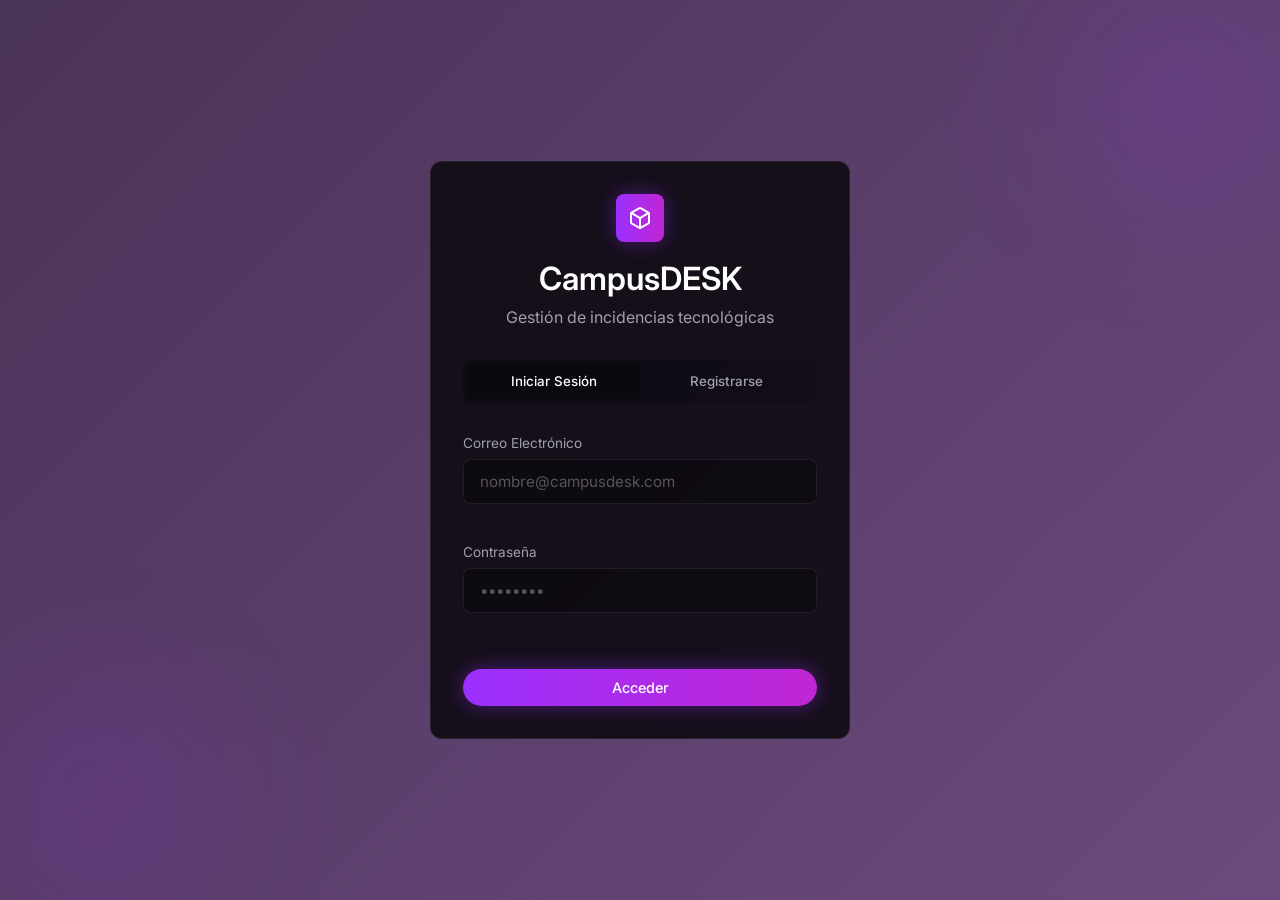
==== Fronted/index.html @ 6bab31de "feat:fronted" ====
<!DOCTYPE html>
<html lang="es">
<head>
    <meta charset="UTF-8">
    <meta name="viewport" content="width=device-width, initial-scale=1.0">
    <title>CampusDESK - Acceso</title>
    <link href="https://fonts.googleapis.com/css2?family=Inter:wght@400;500;600;700&display=swap" rel="stylesheet">
    <link rel="stylesheet" href="css/variables.css">
    <link rel="stylesheet" href="css/base.css">
    <link rel="stylesheet" href="css/components.css">
    <link rel="stylesheet" href="css/pages.css">
</head>
<body>
    <div class="purple-orb orb-1"></div>
    <div class="purple-orb orb-2"></div>
    
    <div class="auth-page">
        <div class="glass-card auth-container">
            <div class="auth-header">
                <div style="display: flex; justify-content: center; margin-bottom: 1rem;">
                    <div class="brand-icon" style="width: 48px; height: 48px;">
                        <svg width="24" height="24" viewBox="0 0 24 24" fill="none" stroke="white" stroke-width="2" stroke-linecap="round" stroke-linejoin="round">
                            <path d="M21 16V8a2 2 0 0 0-1-1.73l-7-4a2 2 0 0 0-2 0l-7 4A2 2 0 0 0 3 8v8a2 2 0 0 0 1 1.73l7 4a2 2 0 0 0 2 0l7-4A2 2 0 0 0 21 16z"></path>
                            <polyline points="3.27 6.96 12 12.01 20.73 6.96"></polyline>
                            <line x1="12" y1="22.08" x2="12" y2="12"></line>
                        </svg>
                    </div>
                </div>
                <h1>CampusDESK</h1>
                <p class="text-muted">Gestión de incidencias tecnológicas</p>
            </div>

            <div class="auth-tabs">
                <button class="auth-tab active" id="tab-login">Iniciar Sesión</button>
                <button class="auth-tab" id="tab-register">Registrarse</button>
            </div>

            <!-- Login Form -->
            <form id="login-form">
                <div class="form-group">
                    <label class="form-label" for="login-email">Correo Electrónico</label>
                    <input type="email" id="login-email" class="form-control" placeholder="nombre@campusdesk.com" required>
                    <span class="form-error" id="login-email-error"></span>
                </div>
                <div class="form-group">
                    <label class="form-label" for="login-password">Contraseña</label>
                    <input type="password" id="login-password" class="form-control" placeholder="••••••••" required>
                    <span class="form-error" id="login-password-error"></span>
                </div>
                <button type="submit" class="btn btn-primary" style="width: 100%; margin-top: 1rem;" id="btn-login">
                    Acceder
                </button>
            </form>

            <!-- Register Form -->
            <form id="register-form" class="hidden">
                <div style="display: grid; grid-template-columns: 1fr 1fr; gap: 1rem;">
                    <div class="form-group">
                        <label class="form-label" for="reg-firstname">Nombre</label>
                        <input type="text" id="reg-firstname" class="form-control" placeholder="Juan" required>
                        <span class="form-error" id="reg-firstname-error"></span>
                    </div>
                    <div class="form-group">
                        <label class="form-label" for="reg-lastname">Apellido</label>
                        <input type="text" id="reg-lastname" class="form-control" placeholder="Pérez" required>
                        <span class="form-error" id="reg-lastname-error"></span>
                    </div>
                </div>
                <div class="form-group">
                    <label class="form-label" for="reg-email">Correo Electrónico</label>
                    <input type="email" id="reg-email" class="form-control" placeholder="nombre@campusdesk.com" required>
                    <span class="form-error" id="reg-email-error"></span>
                </div>
                <div class="form-group">
                    <label class="form-label" for="reg-password">Contraseña</label>
                    <input type="password" id="reg-password" class="form-control" placeholder="••••••••" required minlength="6">
                    <span class="form-error" id="reg-password-error"></span>
                    <small class="text-muted" style="display:block; margin-top:4px; font-size:0.75rem;">Mínimo 6 caracteres</small>
                </div>
                <button type="submit" class="btn btn-primary" style="width: 100%; margin-top: 1rem;" id="btn-register">
                    Crear Cuenta
                </button>
            </form>
        </div>
    </div>

    <script type="module">
        import { API } from './js/api.js';
        import { setSession, isLoggedIn } from './js/auth.js';
        import { showToast, setButtonLoading } from './js/ui.js';

        // Redirect if already logged in
        if (isLoggedIn()) {
            window.location.href = 'dashboard.html';
        }

        // Tabs logic
        const tabLogin = document.getElementById('tab-login');
        const tabRegister = document.getElementById('tab-register');
        const loginForm = document.getElementById('login-form');
        const registerForm = document.getElementById('register-form');

        tabLogin.addEventListener('click', () => {
            tabLogin.classList.add('active');
            tabRegister.classList.remove('active');
            loginForm.classList.remove('hidden');
            registerForm.classList.add('hidden');
        });

        tabRegister.addEventListener('click', () => {
            tabRegister.classList.add('active');
            tabLogin.classList.remove('active');
            registerForm.classList.remove('hidden');
            loginForm.classList.add('hidden');
        });

        // Login Submit
        loginForm.addEventListener('submit', async (e) => {
            e.preventDefault();
            
            // Clear previous errors
            document.querySelectorAll('.form-error').forEach(el => el.textContent = '');
            
            const email = document.getElementById('login-email').value;
            const password = document.getElementById('login-password').value;
            const btn = document.getElementById('btn-login');

            try {
                setButtonLoading(btn, true, 'Acceder');
                const data = await API.login({ email, password });
                
                if (data && data.token) {
                    setSession(data);
                    showToast('Bienvenido a CampusDESK', 'success');
                    setTimeout(() => window.location.href = 'dashboard.html', 1000);
                }
            } catch (error) {
                showToast(error.message, 'error');
            } finally {
                setButtonLoading(btn, false, 'Acceder');
            }
        });

        // Register Submit
        registerForm.addEventListener('submit', async (e) => {
            e.preventDefault();
            
            // Clear previous errors
            document.querySelectorAll('.form-error').forEach(el => el.textContent = '');
            
            const fristName = document.getElementById('reg-firstname').value; // Usando fristName por el typo en backend
            const lastName = document.getElementById('reg-lastname').value;
            const email = document.getElementById('reg-email').value;
            const password = document.getElementById('reg-password').value;
            const btn = document.getElementById('btn-register');

            if (password.length < 6) {
                document.getElementById('reg-password-error').textContent = 'La contraseña debe tener al menos 6 caracteres';
                return;
            }

            try {
                setButtonLoading(btn, true, 'Crear Cuenta');
                await API.register({ fristName, lastName, email, password });
                
                showToast('Cuenta creada exitosamente. Ahora puedes iniciar sesión.', 'success');
                registerForm.reset();
                tabLogin.click(); // Switch to login tab
            } catch (error) {
                showToast(error.message, 'error');
            } finally {
                setButtonLoading(btn, false, 'Crear Cuenta');
            }
        });
    </script>
</body>
</html>
---- Fronted/css/variables.css ----
:root {
  /* Fondo general */
  --bg-page: #4a3358;
  --bg-page-gradient: linear-gradient(135deg, #4a3358 0%, #6b4a7d 100%);
  
  /* Layout */
  --bg-sidebar: #050505;
  --bg-main: linear-gradient(135deg, #120a18 0%, #2a1635 100%);
  --bg-card: rgba(10, 8, 14, 0.85);
  
  /* Acentos y brillos */
  --accent: #9b30ff;
  --accent-hover: #a855f7;
  --accent-gradient: linear-gradient(90deg, #9b30ff 0%, #c026d3 100%);
  --accent-glow: 0 0 20px rgba(155, 48, 255, 0.4);
  
  /* Textos */
  --text-primary: #ffffff;
  --text-secondary: #a1a1aa;
  
  /* Bordes */
  --border: rgba(255, 255, 255, 0.08);
  --border-focus: rgba(155, 48, 255, 0.5);
  
  /* Estados (Tickets) */
  --color-opened: #3b82f6;      /* Azul */
  --color-assigned: #8b5cf6;    /* Violeta */
  --color-in_process: #f59e0b;  /* Ambar */
  --color-resolved: #10b981;    /* Verde */
  --color-closed: #6b7280;      /* Gris */
  
  /* Prioridades */
  --color-low: #10b981;         /* Verde */
  --color-medium: #f59e0b;      /* Ambar */
  --color-high: #f97316;        /* Naranja */
  --color-critic: #ef4444;      /* Rojo */
  
  /* Tipografía */
  --font-family: 'Inter', system-ui, -apple-system, sans-serif;
  --radius-sm: 8px;
  --radius-md: 12px;
  --radius-lg: 24px;
}
---- Fronted/css/base.css ----
* {
  margin: 0;
  padding: 0;
  box-sizing: border-box;
}

body {
  font-family: var(--font-family);
  background: var(--bg-page-gradient);
  color: var(--text-primary);
  min-height: 100vh;
  display: flex;
  overflow-x: hidden;
}

/* Scrollbar styling */
::-webkit-scrollbar {
  width: 8px;
  height: 8px;
}
::-webkit-scrollbar-track {
  background: rgba(0, 0, 0, 0.2); 
}
::-webkit-scrollbar-thumb {
  background: rgba(255, 255, 255, 0.1); 
  border-radius: 4px;
}
::-webkit-scrollbar-thumb:hover {
  background: rgba(255, 255, 255, 0.2); 
}

a {
  color: var(--text-primary);
  text-decoration: none;
  transition: all 0.3s ease;
}

ul {
  list-style: none;
}

button {
  cursor: pointer;
  border: none;
  background: none;
  font-family: inherit;
  color: inherit;
}

input, textarea, select {
  font-family: inherit;
  color: inherit;
}

/* Layout App (Sidebar + Main) */
.app-container {
  display: flex;
  width: 100vw;
  height: 100vh;
  overflow: hidden;
}

/* Main Content Area */
.main-content {
  flex: 1;
  background: var(--bg-main);
  border-radius: var(--radius-lg) 0 0 var(--radius-lg);
  margin-top: 16px;
  margin-bottom: 16px;
  margin-right: 16px;
  border: 1px solid var(--border);
  box-shadow: -5px 0 30px rgba(0, 0, 0, 0.5);
  display: flex;
  flex-direction: column;
  overflow: hidden;
}

.content-scroll {
  flex: 1;
  overflow-y: auto;
  padding: 2rem;
}

/* Header */
.top-header {
  display: flex;
  justify-content: space-between;
  align-items: center;
  padding: 1.5rem 2rem;
  border-bottom: 1px solid var(--border);
}

.header-title h2 {
  font-size: 1.5rem;
  font-weight: 600;
}

.header-actions {
  display: flex;
  gap: 1rem;
}

/* Tipografía */
h1, h2, h3, h4 {
  font-weight: 600;
  line-height: 1.3;
}

.text-muted {
  color: var(--text-secondary);
}

/* Orbe decorativo */
.purple-orb {
  position: fixed;
  width: 400px;
  height: 400px;
  border-radius: 50%;
  background: radial-gradient(circle, rgba(155, 48, 255, 0.15) 0%, rgba(0,0,0,0) 70%);
  filter: blur(40px);
  z-index: -1;
  pointer-events: none;
}

.orb-1 { top: -100px; right: -100px; }
.orb-2 { bottom: -100px; left: -100px; }

/* Responsive */
@media (max-width: 768px) {
  .app-container {
    flex-direction: column;
  }
  .main-content {
    border-radius: var(--radius-lg) var(--radius-lg) 0 0;
    margin: 0;
    margin-top: 60px; /* Space for mobile header */
  }
}
---- Fronted/css/components.css ----
/* Sidebar */
.sidebar {
  width: 260px;
  background: var(--bg-sidebar);
  display: flex;
  flex-direction: column;
  padding: 1.5rem;
  transition: transform 0.3s ease;
}

.brand {
  display: flex;
  align-items: center;
  gap: 12px;
  margin-bottom: 2rem;
}

.brand-icon {
  width: 32px;
  height: 32px;
  background: var(--accent-gradient);
  border-radius: 8px;
  display: flex;
  align-items: center;
  justify-content: center;
  box-shadow: var(--accent-glow);
}

.brand-text {
  font-size: 1.25rem;
  font-weight: 700;
  letter-spacing: -0.5px;
}

.btn-new-ticket {
  display: flex;
  align-items: center;
  justify-content: center;
  gap: 8px;
  width: 100%;
  padding: 12px;
  background: var(--bg-card);
  border: 1px solid var(--border);
  border-radius: var(--radius-md);
  color: var(--text-primary);
  font-weight: 500;
  transition: all 0.2s;
  margin-bottom: 2rem;
}

.btn-new-ticket:hover {
  border-color: rgba(255, 255, 255, 0.2);
  background: rgba(255, 255, 255, 0.05);
}

.nav-section {
  margin-bottom: 2rem;
}

.nav-label {
  font-size: 0.75rem;
  text-transform: uppercase;
  color: var(--text-secondary);
  font-weight: 600;
  letter-spacing: 1px;
  margin-bottom: 0.75rem;
  padding-left: 0.5rem;
}

.nav-menu {
  display: flex;
  flex-direction: column;
  gap: 4px;
}

.nav-item {
  display: flex;
  align-items: center;
  gap: 12px;
  padding: 10px 12px;
  border-radius: var(--radius-sm);
  color: var(--text-secondary);
  transition: all 0.2s;
}

.nav-item:hover {
  background: rgba(255, 255, 255, 0.05);
  color: var(--text-primary);
}

.nav-item.active {
  background: rgba(255, 255, 255, 0.1);
  color: var(--text-primary);
}

.nav-item svg {
  width: 20px;
  height: 20px;
  opacity: 0.7;
}

.nav-item.active svg {
  opacity: 1;
}

/* User Card */
.user-card {
  margin-top: auto;
  background: var(--bg-card);
  border: 1px solid var(--border);
  border-radius: var(--radius-md);
  padding: 12px;
  display: flex;
  flex-direction: column;
  gap: 12px;
}

.user-info {
  display: flex;
  align-items: center;
  gap: 12px;
}

.avatar {
  width: 40px;
  height: 40px;
  border-radius: 50%;
  background: var(--accent);
  display: flex;
  align-items: center;
  justify-content: center;
  font-weight: 600;
  font-size: 1.1rem;
}

.user-details {
  display: flex;
  flex-direction: column;
  overflow: hidden;
}

.user-name {
  font-weight: 500;
  font-size: 0.9rem;
  white-space: nowrap;
  overflow: hidden;
  text-overflow: ellipsis;
}

.user-role {
  font-size: 0.75rem;
  color: var(--text-secondary);
}

.btn-logout {
  width: 100%;
  padding: 8px;
  background: rgba(255, 255, 255, 0.05);
  border: 1px solid transparent;
  border-radius: var(--radius-sm);
  font-size: 0.85rem;
  transition: all 0.2s;
}

.btn-logout:hover {
  background: rgba(239, 68, 68, 0.1);
  color: #ef4444;
  border-color: rgba(239, 68, 68, 0.2);
}

/* Buttons */
.btn {
  display: inline-flex;
  align-items: center;
  justify-content: center;
  gap: 8px;
  padding: 10px 20px;
  border-radius: 20px;
  font-size: 0.9rem;
  font-weight: 500;
  transition: all 0.2s;
}

.btn:disabled {
  opacity: 0.6;
  cursor: not-allowed;
}

.btn-primary {
  background: var(--accent-gradient);
  color: white;
  box-shadow: var(--accent-glow);
}

.btn-primary:hover:not(:disabled) {
  opacity: 0.9;
  transform: translateY(-1px);
}

.btn-secondary {
  background: var(--bg-card);
  border: 1px solid var(--border);
}

.btn-secondary:hover:not(:disabled) {
  background: rgba(255, 255, 255, 0.1);
}

/* Cards */
.glass-card {
  background: var(--bg-card);
  border: 1px solid var(--border);
  border-radius: var(--radius-md);
  padding: 1.5rem;
  backdrop-filter: blur(10px);
}

/* Forms */
.form-group {
  margin-bottom: 1.25rem;
}

.form-label {
  display: block;
  font-size: 0.85rem;
  color: var(--text-secondary);
  margin-bottom: 0.5rem;
}

.form-control {
  width: 100%;
  padding: 12px 16px;
  background: rgba(0, 0, 0, 0.3);
  border: 1px solid var(--border);
  border-radius: var(--radius-sm);
  color: var(--text-primary);
  font-size: 0.95rem;
  transition: all 0.2s;
}

.form-control:focus {
  outline: none;
  border-color: var(--border-focus);
  box-shadow: 0 0 0 2px rgba(155, 48, 255, 0.2);
  background: rgba(0, 0, 0, 0.5);
}

.form-control::placeholder {
  color: rgba(255, 255, 255, 0.3);
}

/* Modal */
.modal-overlay {
  position: fixed;
  top: 0;
  left: 0;
  right: 0;
  bottom: 0;
  background: rgba(0, 0, 0, 0.7);
  backdrop-filter: blur(5px);
  display: flex;
  align-items: center;
  justify-content: center;
  z-index: 1000;
  opacity: 0;
  pointer-events: none;
  transition: opacity 0.3s ease;
}

.modal-overlay.active {
  opacity: 1;
  pointer-events: auto;
}

.modal {
  background: #1a1025;
  border: 1px solid var(--border);
  border-radius: var(--radius-md);
  width: 90%;
  max-width: 500px;
  transform: translateY(20px);
  transition: transform 0.3s ease;
  box-shadow: 0 25px 50px -12px rgba(0, 0, 0, 0.5);
}

.modal-overlay.active .modal {
  transform: translateY(0);
}

.modal-header {
  padding: 1.25rem 1.5rem;
  border-bottom: 1px solid var(--border);
  display: flex;
  justify-content: space-between;
  align-items: center;
}

.modal-title {
  font-size: 1.1rem;
  font-weight: 600;
}

.btn-close {
  opacity: 0.5;
  transition: opacity 0.2s;
}

.btn-close:hover {
  opacity: 1;
}

.modal-body {
  padding: 1.5rem;
}

.modal-footer {
  padding: 1.25rem 1.5rem;
  border-top: 1px solid var(--border);
  display: flex;
  justify-content: flex-end;
  gap: 1rem;
}

/* Toast */
.toast-container {
  position: fixed;
  bottom: 2rem;
  right: 2rem;
  z-index: 9999;
  display: flex;
  flex-direction: column;
  gap: 10px;
}

.toast {
  padding: 12px 20px;
  border-radius: var(--radius-sm);
  background: var(--bg-card);
  border: 1px solid var(--border);
  color: white;
  display: flex;
  align-items: center;
  gap: 12px;
  box-shadow: 0 10px 15px -3px rgba(0, 0, 0, 0.3);
  transform: translateX(120%);
  transition: transform 0.3s cubic-bezier(0.175, 0.885, 0.32, 1.275);
}

.toast.show {
  transform: translateX(0);
}

.toast.success { border-left: 4px solid var(--color-resolved); }
.toast.error { border-left: 4px solid var(--color-critic); }
.toast.info { border-left: 4px solid var(--color-opened); }

/* Badges */
.badge {
  padding: 4px 10px;
  border-radius: 12px;
  font-size: 0.75rem;
  font-weight: 600;
  display: inline-flex;
  align-items: center;
  letter-spacing: 0.5px;
}

.badge-state-OPENED { background: rgba(59, 130, 246, 0.15); color: #60a5fa; border: 1px solid rgba(59, 130, 246, 0.3); }
.badge-state-ASSIGNED { background: rgba(139, 92, 246, 0.15); color: #a78bfa; border: 1px solid rgba(139, 92, 246, 0.3); }
.badge-state-IN_PROCESS { background: rgba(245, 158, 11, 0.15); color: #fbbf24; border: 1px solid rgba(245, 158, 11, 0.3); }
.badge-state-RESOLVED { background: rgba(16, 185, 129, 0.15); color: #34d399; border: 1px solid rgba(16, 185, 129, 0.3); }
.badge-state-CLOSED { background: rgba(107, 114, 128, 0.15); color: #9ca3af; border: 1px solid rgba(107, 114, 128, 0.3); }

.badge-priority-LOW { background: rgba(16, 185, 129, 0.1); color: #34d399; }
.badge-priority-MEDIUM { background: rgba(245, 158, 11, 0.1); color: #fbbf24; }
.badge-priority-HIGH { background: rgba(249, 115, 22, 0.1); color: #fb923c; }
.badge-priority-CRITIC { background: rgba(239, 68, 68, 0.1); color: #f87171; }

/* Spinner */
.spinner {
  width: 20px;
  height: 20px;
  border: 2px solid rgba(255, 255, 255, 0.3);
  border-radius: 50%;
  border-top-color: white;
  animation: spin 0.8s linear infinite;
  display: inline-block;
}

@keyframes spin {
  to { transform: rotate(360deg); }
}

/* Utilities */
.hidden { display: none !important; }
.text-center { text-align: center; }
.mt-1 { margin-top: 0.5rem; }
.mt-2 { margin-top: 1rem; }
.mt-3 { margin-top: 1.5rem; }
.mt-4 { margin-top: 2rem; }
.mb-1 { margin-bottom: 0.5rem; }
.mb-2 { margin-bottom: 1rem; }
.mb-3 { margin-bottom: 1.5rem; }
.mb-4 { margin-bottom: 2rem; }
---- Fronted/css/pages.css ----
/* Pages specific styles */

/* Login / Register Page */
.auth-page {
  display: flex;
  align-items: center;
  justify-content: center;
  min-height: 100vh;
  width: 100vw;
}

.auth-container {
  width: 100%;
  max-width: 420px;
  padding: 2rem;
  z-index: 10;
}

.auth-header {
  text-align: center;
  margin-bottom: 2rem;
}

.auth-header h1 {
  font-size: 2rem;
  margin-bottom: 0.5rem;
}

.auth-tabs {
  display: flex;
  margin-bottom: 2rem;
  background: rgba(0, 0, 0, 0.2);
  border-radius: var(--radius-sm);
  padding: 4px;
}

.auth-tab {
  flex: 1;
  padding: 10px;
  text-align: center;
  border-radius: var(--radius-sm);
  color: var(--text-secondary);
  font-weight: 500;
  transition: all 0.3s;
}

.auth-tab.active {
  background: var(--bg-card);
  color: var(--text-primary);
  box-shadow: 0 4px 6px -1px rgba(0, 0, 0, 0.1);
}

.form-error {
  color: #ef4444;
  font-size: 0.8rem;
  margin-top: 4px;
  display: block;
  min-height: 16px;
}

/* Dashboard */
.stats-grid {
  display: grid;
  grid-template-columns: repeat(auto-fit, minmax(200px, 1fr));
  gap: 1.5rem;
  margin-bottom: 2rem;
}

.stat-card {
  display: flex;
  align-items: center;
  gap: 1rem;
}

.stat-icon {
  width: 48px;
  height: 48px;
  border-radius: 12px;
  display: flex;
  align-items: center;
  justify-content: center;
  background: rgba(255, 255, 255, 0.05);
}

.stat-icon.total { color: #9b30ff; background: rgba(155, 48, 255, 0.1); }
.stat-icon.opened { color: #3b82f6; background: rgba(59, 130, 246, 0.1); }
.stat-icon.in-process { color: #f59e0b; background: rgba(245, 158, 11, 0.1); }
.stat-icon.resolved { color: #10b981; background: rgba(16, 185, 129, 0.1); }

.stat-info h3 {
  font-size: 2rem;
  font-weight: 700;
  margin-bottom: 4px;
}

.stat-info p {
  font-size: 0.85rem;
  color: var(--text-secondary);
}

.chart-container {
  height: 300px;
  width: 100%;
  display: flex;
  align-items: flex-end;
  justify-content: center;
  gap: 2rem;
  padding: 2rem 0;
}

.bar-wrap {
  display: flex;
  flex-direction: column;
  align-items: center;
  gap: 8px;
  height: 100%;
  justify-content: flex-end;
}

.bar {
  width: 40px;
  border-radius: 6px 6px 0 0;
  transition: height 1s ease;
  min-height: 5px;
}

.bar-label {
  font-size: 0.75rem;
  color: var(--text-secondary);
}

/* Tickets List */
.filters-bar {
  display: flex;
  gap: 1rem;
  margin-bottom: 1.5rem;
  background: var(--bg-card);
  padding: 1rem;
  border-radius: var(--radius-md);
  border: 1px solid var(--border);
}

.tickets-table-container {
  overflow-x: auto;
}

.tickets-table {
  width: 100%;
  border-collapse: collapse;
}

.tickets-table th {
  text-align: left;
  padding: 1rem;
  color: var(--text-secondary);
  font-size: 0.85rem;
  font-weight: 500;
  border-bottom: 1px solid var(--border);
}

.tickets-table td {
  padding: 1rem;
  border-bottom: 1px solid rgba(255, 255, 255, 0.03);
  vertical-align: middle;
}

.tickets-table tr {
  transition: background 0.2s;
  cursor: pointer;
}

.tickets-table tr:hover {
  background: rgba(255, 255, 255, 0.03);
}

.empty-state {
  text-align: center;
  padding: 4rem 2rem;
}

.empty-state svg {
  width: 64px;
  height: 64px;
  color: var(--text-secondary);
  margin-bottom: 1rem;
  opacity: 0.5;
}

/* Ticket Detail */
.ticket-header {
  margin-bottom: 2rem;
}

.ticket-meta {
  display: flex;
  gap: 1rem;
  margin-top: 1rem;
}

.detail-grid {
  display: grid;
  grid-template-columns: 2fr 1fr;
  gap: 2rem;
}

.info-group {
  margin-bottom: 1.5rem;
}

.info-label {
  font-size: 0.8rem;
  color: var(--text-secondary);
  margin-bottom: 4px;
}

.info-value {
  font-weight: 500;
}

/* Stepper */
.stepper {
  display: flex;
  justify-content: space-between;
  margin: 2rem 0;
  position: relative;
}

.stepper::before {
  content: '';
  position: absolute;
  top: 15px;
  left: 30px;
  right: 30px;
  height: 2px;
  background: var(--border);
  z-index: 1;
}

.step {
  position: relative;
  z-index: 2;
  display: flex;
  flex-direction: column;
  align-items: center;
  gap: 8px;
  width: 80px;
}

.step-marker {
  width: 32px;
  height: 32px;
  border-radius: 50%;
  background: var(--bg-card);
  border: 2px solid var(--border);
  display: flex;
  align-items: center;
  justify-content: center;
  font-size: 0.8rem;
  color: var(--text-secondary);
  transition: all 0.3s;
}

.step.completed .step-marker {
  background: var(--accent);
  border-color: var(--accent);
  color: white;
}

.step.active .step-marker {
  border-color: var(--accent);
  color: var(--accent);
  box-shadow: 0 0 10px rgba(155, 48, 255, 0.3);
}

.step-label {
  font-size: 0.7rem;
  text-align: center;
  color: var(--text-secondary);
}

.step.active .step-label {
  color: var(--text-primary);
  font-weight: 600;
}

/* Comments */
.comments-section {
  margin-top: 2rem;
  border-top: 1px solid var(--border);
  padding-top: 2rem;
}

.comment-list {
  display: flex;
  flex-direction: column;
  gap: 1.5rem;
  margin-bottom: 1.5rem;
}

.comment {
  display: flex;
  gap: 1rem;
}

.comment-avatar {
  width: 36px;
  height: 36px;
  border-radius: 50%;
  background: rgba(255, 255, 255, 0.1);
  display: flex;
  align-items: center;
  justify-content: center;
  font-size: 0.9rem;
  flex-shrink: 0;
}

.comment-content {
  background: rgba(0, 0, 0, 0.2);
  padding: 1rem;
  border-radius: 0 12px 12px 12px;
  border: 1px solid var(--border);
  flex: 1;
}

.comment-header {
  display: flex;
  justify-content: space-between;
  margin-bottom: 0.5rem;
  font-size: 0.85rem;
}

.comment-author {
  font-weight: 600;
}

.comment-date {
  color: var(--text-secondary);
}

.comment-text {
  font-size: 0.95rem;
  line-height: 1.5;
  white-space: pre-wrap;
}

.comment-form-container {
  display: flex;
  flex-direction: column;
  gap: 1rem;
  align-items: flex-end;
}

/* History Timeline */
.timeline {
  display: flex;
  flex-direction: column;
  gap: 1rem;
  padding-left: 1rem;
  border-left: 2px solid rgba(255, 255, 255, 0.1);
}

.timeline-item {
  position: relative;
  padding-left: 1.5rem;
}

.timeline-item::before {
  content: '';
  position: absolute;
  left: -1.5rem;
  top: 5px;
  width: 10px;
  height: 10px;
  border-radius: 50%;
  background: var(--accent);
  transform: translateX(-50%);
  box-shadow: 0 0 8px var(--accent);
}

.timeline-content {
  font-size: 0.85rem;
}

.timeline-date {
  color: var(--text-secondary);
  font-size: 0.75rem;
  margin-bottom: 4px;
}

/* Acciones Footer en Detalle */
.actions-footer {
  display: flex;
  gap: 1rem;
  padding-top: 1.5rem;
  border-top: 1px solid var(--border);
  margin-top: 2rem;
}

@media (max-width: 768px) {
  .detail-grid {
    grid-template-columns: 1fr;
  }
}
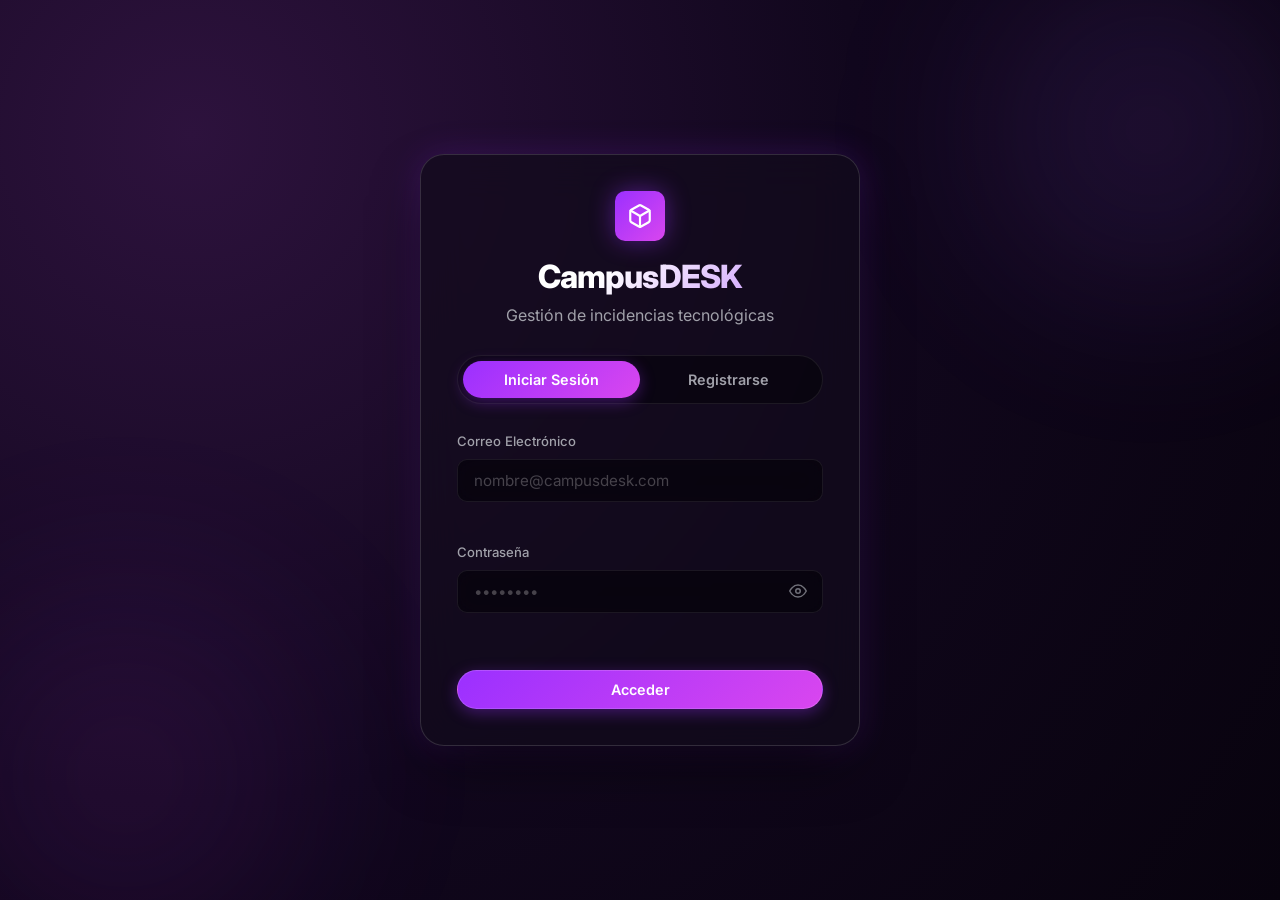
==== commit b7506bab: "feat:Fixing mistakes" ====
--- a/Fronted/index.html
+++ b/Fronted/index.html
@@ -4,7 +4,7 @@
     <meta charset="UTF-8">
     <meta name="viewport" content="width=device-width, initial-scale=1.0">
     <title>CampusDESK - Acceso</title>
-    <link href="https://fonts.googleapis.com/css2?family=Inter:wght@400;500;600;700&display=swap" rel="stylesheet">
+    <link href="https://fonts.googleapis.com/css2?family=Inter:wght@400;500;600;700;800&display=swap" rel="stylesheet">
     <link rel="stylesheet" href="css/variables.css">
     <link rel="stylesheet" href="css/base.css">
     <link rel="stylesheet" href="css/components.css">
@@ -18,8 +18,8 @@
         <div class="glass-card auth-container">
             <div class="auth-header">
                 <div style="display: flex; justify-content: center; margin-bottom: 1rem;">
-                    <div class="brand-icon" style="width: 48px; height: 48px;">
-                        <svg width="24" height="24" viewBox="0 0 24 24" fill="none" stroke="white" stroke-width="2" stroke-linecap="round" stroke-linejoin="round">
+                    <div class="brand-icon" style="width: 50px; height: 50px;">
+                        <svg width="26" height="26" viewBox="0 0 24 24" fill="none" stroke="white" stroke-width="2" stroke-linecap="round" stroke-linejoin="round">
                             <path d="M21 16V8a2 2 0 0 0-1-1.73l-7-4a2 2 0 0 0-2 0l-7 4A2 2 0 0 0 3 8v8a2 2 0 0 0 1 1.73l7 4a2 2 0 0 0 2 0l7-4A2 2 0 0 0 21 16z"></path>
                             <polyline points="3.27 6.96 12 12.01 20.73 6.96"></polyline>
                             <line x1="12" y1="22.08" x2="12" y2="12"></line>
@@ -27,24 +27,28 @@
                     </div>
                 </div>
                 <h1>CampusDESK</h1>
-                <p class="text-muted">Gestión de incidencias tecnológicas</p>
+                <p class="text-muted" id="auth-subtitle">Gestión de incidencias tecnológicas</p>
             </div>
 
-            <div class="auth-tabs">
-                <button class="auth-tab active" id="tab-login">Iniciar Sesión</button>
-                <button class="auth-tab" id="tab-register">Registrarse</button>
+            <!-- Tabs de Navegación -->
+            <div class="auth-tabs" id="auth-tabs-container" role="tablist">
+                <button class="auth-tab active" id="tab-login" role="tab" aria-selected="true">Iniciar Sesión</button>
+                <button class="auth-tab" id="tab-register" role="tab" aria-selected="false">Registrarse</button>
             </div>
 
-            <!-- Login Form -->
+            <!-- Formulario de Inicio de Sesión -->
             <form id="login-form">
                 <div class="form-group">
                     <label class="form-label" for="login-email">Correo Electrónico</label>
-                    <input type="email" id="login-email" class="form-control" placeholder="nombre@campusdesk.com" required>
+                    <input type="email" id="login-email" class="form-control" placeholder="nombre@campusdesk.com" required autocomplete="email">
                     <span class="form-error" id="login-email-error"></span>
                 </div>
                 <div class="form-group">
                     <label class="form-label" for="login-password">Contraseña</label>
-                    <input type="password" id="login-password" class="form-control" placeholder="••••••••" required>
+                    <div class="password-field-wrapper">
+                        <input type="password" id="login-password" class="form-control" placeholder="••••••••" required autocomplete="current-password">
+                        <button type="button" class="btn-password-toggle" id="btn-toggle-login-pass"></button>
+                    </div>
                     <span class="form-error" id="login-password-error"></span>
                 </div>
                 <button type="submit" class="btn btn-primary" style="width: 100%; margin-top: 1rem;" id="btn-login">
@@ -52,73 +56,375 @@
                 </button>
             </form>
 
-            <!-- Register Form -->
+            <!-- Formulario de Registro -->
             <form id="register-form" class="hidden">
                 <div style="display: grid; grid-template-columns: 1fr 1fr; gap: 1rem;">
                     <div class="form-group">
                         <label class="form-label" for="reg-firstname">Nombre</label>
-                        <input type="text" id="reg-firstname" class="form-control" placeholder="Juan" required>
+                        <input type="text" id="reg-firstname" class="form-control" placeholder="Juan" required autocomplete="given-name">
                         <span class="form-error" id="reg-firstname-error"></span>
                     </div>
                     <div class="form-group">
                         <label class="form-label" for="reg-lastname">Apellido</label>
-                        <input type="text" id="reg-lastname" class="form-control" placeholder="Pérez" required>
+                        <input type="text" id="reg-lastname" class="form-control" placeholder="Pérez" required autocomplete="family-name">
                         <span class="form-error" id="reg-lastname-error"></span>
                     </div>
                 </div>
                 <div class="form-group">
                     <label class="form-label" for="reg-email">Correo Electrónico</label>
-                    <input type="email" id="reg-email" class="form-control" placeholder="nombre@campusdesk.com" required>
+                    <input type="email" id="reg-email" class="form-control" placeholder="nombre@campusdesk.com" required autocomplete="email">
                     <span class="form-error" id="reg-email-error"></span>
                 </div>
                 <div class="form-group">
                     <label class="form-label" for="reg-password">Contraseña</label>
-                    <input type="password" id="reg-password" class="form-control" placeholder="••••••••" required minlength="6">
+                    <div class="password-field-wrapper">
+                        <input type="password" id="reg-password" class="form-control" placeholder="••••••••" required minlength="6" autocomplete="new-password">
+                        <button type="button" class="btn-password-toggle" id="btn-toggle-reg-pass"></button>
+                    </div>
+                    
+                    <!-- Indicador visual de fortaleza de contraseña -->
+                    <div class="password-strength-container">
+                        <div class="password-strength-bar">
+                            <div class="strength-segment" id="str-seg-1"></div>
+                            <div class="strength-segment" id="str-seg-2"></div>
+                            <div class="strength-segment" id="str-seg-3"></div>
+                            <div class="strength-segment" id="str-seg-4"></div>
+                        </div>
+                        <span class="strength-text" id="str-text">Mínimo 6 caracteres</span>
+                    </div>
                     <span class="form-error" id="reg-password-error"></span>
-                    <small class="text-muted" style="display:block; margin-top:4px; font-size:0.75rem;">Mínimo 6 caracteres</small>
                 </div>
                 <button type="submit" class="btn btn-primary" style="width: 100%; margin-top: 1rem;" id="btn-register">
                     Crear Cuenta
                 </button>
             </form>
+
+            <!-- Paso de Verificación de Correo (Tarea 2) -->
+            <div id="verify-step" class="hidden">
+                <div style="text-align: center; margin-bottom: 1.25rem;">
+                    <h2 style="font-size: 1.35rem; margin-bottom: 0.35rem;">Verifica tu correo</h2>
+                    <p class="text-muted" style="font-size: 0.85rem; line-height: 1.5;">
+                        Ingresa el código numérico de 6 dígitos enviado a:<br>
+                        <strong id="verify-email-display" style="color: var(--text-primary); word-break: break-all;">correo@campusdesk.com</strong>
+                    </p>
+                </div>
+
+                <div class="code-inputs" id="code-inputs" role="group" aria-label="Código de verificación">
+                    <input type="text" maxlength="1" inputmode="numeric" pattern="[0-9]*" class="code-box" data-index="0" autocomplete="off" aria-label="Dígito 1">
+                    <input type="text" maxlength="1" inputmode="numeric" pattern="[0-9]*" class="code-box" data-index="1" autocomplete="off" aria-label="Dígito 2">
+                    <input type="text" maxlength="1" inputmode="numeric" pattern="[0-9]*" class="code-box" data-index="2" autocomplete="off" aria-label="Dígito 3">
+                    <input type="text" maxlength="1" inputmode="numeric" pattern="[0-9]*" class="code-box" data-index="3" autocomplete="off" aria-label="Dígito 4">
+                    <input type="text" maxlength="1" inputmode="numeric" pattern="[0-9]*" class="code-box" data-index="4" autocomplete="off" aria-label="Dígito 5">
+                    <input type="text" maxlength="1" inputmode="numeric" pattern="[0-9]*" class="code-box" data-index="5" autocomplete="off" aria-label="Dígito 6">
+                </div>
+
+                <span class="form-error" id="verify-error" style="text-align: center; margin-bottom: 0.5rem;"></span>
+
+                <div class="code-timer-container">
+                    El código expira en <span class="code-timer-badge" id="code-timer">10:00</span>
+                </div>
+
+                <button type="button" class="btn btn-primary" id="btn-verify-submit" style="width: 100%; margin-top: 1.25rem;">
+                    Verificar Cuenta
+                </button>
+
+                <button type="button" class="btn btn-secondary" id="btn-resend-code" style="width: 100%; margin-top: 0.75rem;" disabled>
+                    Reenviar código (60s)
+                </button>
+
+                <a href="#" id="link-back-login" style="display:block; text-align:center; margin-top: 1.25rem; font-size: 0.85rem; color: var(--text-secondary); text-decoration: none;">
+                    ← Volver a Iniciar Sesión
+                </a>
+            </div>
         </div>
     </div>
 
     <script type="module">
         import { API } from './js/api.js';
         import { setSession, isLoggedIn } from './js/auth.js';
-        import { showToast, setButtonLoading } from './js/ui.js';
-
-        // Redirect if already logged in
+        import { showToast, setButtonLoading, setupPasswordToggle, setupPasswordStrength } from './js/ui.js';
+
+        // Redirigir al Dashboard si ya tiene sesión activa
         if (isLoggedIn()) {
             window.location.href = 'dashboard.html';
         }
 
-        // Tabs logic
+        // Setup Password Toggles
+        setupPasswordToggle(
+            document.getElementById('login-password'),
+            document.getElementById('btn-toggle-login-pass')
+        );
+        setupPasswordToggle(
+            document.getElementById('reg-password'),
+            document.getElementById('btn-toggle-reg-pass')
+        );
+
+        // Setup Password Strength Meter
+        setupPasswordStrength(
+            document.getElementById('reg-password'),
+            [
+                document.getElementById('str-seg-1'),
+                document.getElementById('str-seg-2'),
+                document.getElementById('str-seg-3'),
+                document.getElementById('str-seg-4')
+            ],
+            document.getElementById('str-text')
+        );
+
+        // DOM elements
+        const tabsContainer = document.getElementById('auth-tabs-container');
         const tabLogin = document.getElementById('tab-login');
         const tabRegister = document.getElementById('tab-register');
         const loginForm = document.getElementById('login-form');
         const registerForm = document.getElementById('register-form');
-
+        const verifyStep = document.getElementById('verify-step');
+        const verifyEmailDisplay = document.getElementById('verify-email-display');
+        const verifyError = document.getElementById('verify-error');
+        const codeTimerEl = document.getElementById('code-timer');
+        const btnVerify = document.getElementById('btn-verify-submit');
+        const btnResend = document.getElementById('btn-resend-code');
+        const linkBackLogin = document.getElementById('link-back-login');
+        const codeBoxes = Array.from(document.querySelectorAll('.code-box'));
+
+        let currentVerifyEmail = '';
+        let expirationInterval = null;
+        let resendInterval = null;
+        let expirationRemaining = 600;
+        let resendRemaining = 60;
+
+        // Switch to Login Tab
         tabLogin.addEventListener('click', () => {
             tabLogin.classList.add('active');
+            tabLogin.setAttribute('aria-selected', 'true');
             tabRegister.classList.remove('active');
+            tabRegister.setAttribute('aria-selected', 'false');
             loginForm.classList.remove('hidden');
             registerForm.classList.add('hidden');
-        });
-
+            verifyStep.classList.add('hidden');
+            tabsContainer.classList.remove('hidden');
+            document.getElementById('login-email').focus();
+        });
+
+        // Switch to Register Tab
         tabRegister.addEventListener('click', () => {
             tabRegister.classList.add('active');
+            tabRegister.setAttribute('aria-selected', 'true');
             tabLogin.classList.remove('active');
+            tabLogin.setAttribute('aria-selected', 'false');
             registerForm.classList.remove('hidden');
             loginForm.classList.add('hidden');
+            verifyStep.classList.add('hidden');
+            tabsContainer.classList.remove('hidden');
+            document.getElementById('reg-firstname').focus();
+        });
+
+        // Show Verification Step
+        function showVerificationStep(email) {
+            currentVerifyEmail = email;
+            verifyEmailDisplay.textContent = email;
+            verifyError.textContent = '';
+
+            tabsContainer.classList.add('hidden');
+            loginForm.classList.add('hidden');
+            registerForm.classList.add('hidden');
+            verifyStep.classList.remove('hidden');
+
+            codeBoxes.forEach(box => {
+                box.value = '';
+                box.disabled = false;
+            });
+            setTimeout(() => codeBoxes[0].focus(), 100);
+
+            startExpirationTimer(600);
+            startResendTimer(60);
+        }
+
+        // Return to login
+        function returnToLogin(prefillEmail = '') {
+            clearInterval(expirationInterval);
+            clearInterval(resendInterval);
+            verifyStep.classList.add('hidden');
+            tabsContainer.classList.remove('hidden');
+            tabLogin.click();
+            if (prefillEmail) {
+                document.getElementById('login-email').value = prefillEmail;
+                document.getElementById('login-password').focus();
+            }
+        }
+
+        linkBackLogin.addEventListener('click', (e) => {
+            e.preventDefault();
+            returnToLogin(currentVerifyEmail);
+        });
+
+        // Expiration Timer
+        function startExpirationTimer(durationSeconds) {
+            clearInterval(expirationInterval);
+            expirationRemaining = durationSeconds;
+
+            function updateDisplay() {
+                const m = Math.floor(expirationRemaining / 60);
+                const s = expirationRemaining % 60;
+                codeTimerEl.textContent = `${String(m).padStart(2, '0')}:${String(s).padStart(2, '0')}`;
+                
+                if (expirationRemaining <= 0) {
+                    clearInterval(expirationInterval);
+                    codeTimerEl.textContent = 'Expirado';
+                    verifyError.textContent = 'El código ha expirado. Por favor solicita uno nuevo con "Reenviar código".';
+                    codeBoxes.forEach(b => b.disabled = true);
+                }
+                expirationRemaining--;
+            }
+
+            updateDisplay();
+            expirationInterval = setInterval(updateDisplay, 1000);
+        }
+
+        // Resend Cooldown Timer
+        function startResendTimer(durationSeconds) {
+            clearInterval(resendInterval);
+            resendRemaining = durationSeconds;
+            btnResend.disabled = true;
+
+            function updateButton() {
+                if (resendRemaining > 0) {
+                    btnResend.disabled = true;
+                    btnResend.textContent = `Reenviar código (${resendRemaining}s)`;
+                    resendRemaining--;
+                } else {
+                    clearInterval(resendInterval);
+                    btnResend.disabled = false;
+                    btnResend.textContent = 'Reenviar código';
+                }
+            }
+
+            updateButton();
+            resendInterval = setInterval(updateButton, 1000);
+        }
+
+        // 6-digit box handling
+        codeBoxes.forEach((box, idx) => {
+            box.addEventListener('keydown', (e) => {
+                if (e.key === 'Backspace') {
+                    if (box.value === '' && idx > 0) {
+                        codeBoxes[idx - 1].focus();
+                        codeBoxes[idx - 1].value = '';
+                    } else {
+                        box.value = '';
+                    }
+                    e.preventDefault();
+                    return;
+                }
+
+                if (e.key === 'ArrowLeft' && idx > 0) {
+                    codeBoxes[idx - 1].focus();
+                    return;
+                }
+
+                if (e.key === 'ArrowRight' && idx < codeBoxes.length - 1) {
+                    codeBoxes[idx + 1].focus();
+                    return;
+                }
+
+                if (!/^\d$/.test(e.key) && e.key !== 'Tab') {
+                    e.preventDefault();
+                }
+            });
+
+            box.addEventListener('input', () => {
+                const val = box.value.replace(/\D/g, '');
+                box.value = val ? val[val.length - 1] : '';
+                verifyError.textContent = '';
+
+                if (box.value && idx < codeBoxes.length - 1) {
+                    codeBoxes[idx + 1].focus();
+                }
+
+                const fullCode = codeBoxes.map(b => b.value).join('');
+                if (fullCode.length === 6) {
+                    handleVerifySubmit();
+                }
+            });
+
+            box.addEventListener('paste', (e) => {
+                e.preventDefault();
+                const pasteData = (e.clipboardData || window.clipboardData).getData('text');
+                const digits = pasteData.replace(/\D/g, '').slice(0, 6);
+
+                if (!digits) return;
+
+                digits.split('').forEach((d, i) => {
+                    if (codeBoxes[i]) {
+                        codeBoxes[i].value = d;
+                    }
+                });
+
+                const nextFocus = Math.min(digits.length, codeBoxes.length - 1);
+                codeBoxes[nextFocus].focus();
+
+                if (digits.length === 6) {
+                    handleVerifySubmit();
+                }
+            });
+        });
+
+        // Submit Verification
+        async function handleVerifySubmit() {
+            const code = codeBoxes.map(b => b.value).join('');
+            if (code.length !== 6) {
+                verifyError.textContent = 'Por favor ingresa los 6 dígitos del código.';
+                return;
+            }
+
+            verifyError.textContent = '';
+            setButtonLoading(btnVerify, true, 'Verificar Cuenta');
+
+            try {
+                const res = await API.verifyEmail({ email: currentVerifyEmail, code });
+                showToast(res?.message || '¡Correo verificado con éxito!', 'success');
+                returnToLogin(currentVerifyEmail);
+            } catch (err) {
+                verifyError.textContent = err.message || 'Código de verificación incorrecto o expirado.';
+                showToast(err.message, 'error');
+                codeBoxes.forEach(b => b.value = '');
+                codeBoxes[0].focus();
+            } finally {
+                setButtonLoading(btnVerify, false, 'Verificar Cuenta');
+            }
+        }
+
+        btnVerify.addEventListener('click', handleVerifySubmit);
+
+        // Resend Code
+        btnResend.addEventListener('click', async () => {
+            if (btnResend.disabled) return;
+            verifyError.textContent = '';
+            setButtonLoading(btnResend, true, 'Reenviando...');
+
+            try {
+                const res = await API.resendCode({ email: currentVerifyEmail });
+                showToast(res?.message || 'Nuevo código enviado a tu correo.', 'success');
+                codeBoxes.forEach(b => {
+                    b.value = '';
+                    b.disabled = false;
+                });
+                codeBoxes[0].focus();
+                startExpirationTimer(600);
+                startResendTimer(60);
+            } catch (err) {
+                verifyError.textContent = err.message;
+                showToast(err.message, 'error');
+                btnResend.disabled = false;
+            } finally {
+                if (resendRemaining <= 0) {
+                    setButtonLoading(btnResend, false, 'Reenviar código');
+                }
+            }
         });
 
         // Login Submit
         loginForm.addEventListener('submit', async (e) => {
             e.preventDefault();
-            
-            // Clear previous errors
             document.querySelectorAll('.form-error').forEach(el => el.textContent = '');
             
             const email = document.getElementById('login-email').value;
@@ -132,10 +438,16 @@
                 if (data && data.token) {
                     setSession(data);
                     showToast('Bienvenido a CampusDESK', 'success');
-                    setTimeout(() => window.location.href = 'dashboard.html', 1000);
+                    setTimeout(() => window.location.href = 'dashboard.html', 800);
                 }
             } catch (error) {
-                showToast(error.message, 'error');
+                if (error.status === 403 || (error.data && error.data.verified === false) || error.message.toLowerCase().includes('verificar')) {
+                    showToast('Debes verificar tu correo antes de ingresar', 'info');
+                    showVerificationStep(email);
+                } else {
+                    document.getElementById('login-password-error').textContent = error.message;
+                    showToast(error.message, 'error');
+                }
             } finally {
                 setButtonLoading(btn, false, 'Acceder');
             }
@@ -144,11 +456,9 @@
         // Register Submit
         registerForm.addEventListener('submit', async (e) => {
             e.preventDefault();
-            
-            // Clear previous errors
             document.querySelectorAll('.form-error').forEach(el => el.textContent = '');
             
-            const fristName = document.getElementById('reg-firstname').value; // Usando fristName por el typo en backend
+            const fristName = document.getElementById('reg-firstname').value;
             const lastName = document.getElementById('reg-lastname').value;
             const email = document.getElementById('reg-email').value;
             const password = document.getElementById('reg-password').value;
@@ -163,10 +473,11 @@
                 setButtonLoading(btn, true, 'Crear Cuenta');
                 await API.register({ fristName, lastName, email, password });
                 
-                showToast('Cuenta creada exitosamente. Ahora puedes iniciar sesión.', 'success');
+                showToast('Cuenta creada. Revisa el código de verificación en tu correo.', 'success');
                 registerForm.reset();
-                tabLogin.click(); // Switch to login tab
+                showVerificationStep(email);
             } catch (error) {
+                document.getElementById('reg-email-error').textContent = error.message;
                 showToast(error.message, 'error');
             } finally {
                 setButtonLoading(btn, false, 'Crear Cuenta');
--- a/Fronted/css/variables.css
+++ b/Fronted/css/variables.css
@@ -1,43 +1,92 @@
 :root {
   /* Fondo general */
-  --bg-page: #4a3358;
-  --bg-page-gradient: linear-gradient(135deg, #4a3358 0%, #6b4a7d 100%);
+  --bg-page: #0f0a17;
+  --bg-page-gradient: radial-gradient(circle at 15% 15%, #2d123d 0%, #11071d 50%, #08030e 100%);
   
   /* Layout */
-  --bg-sidebar: #050505;
-  --bg-main: linear-gradient(135deg, #120a18 0%, #2a1635 100%);
-  --bg-card: rgba(10, 8, 14, 0.85);
+  --bg-sidebar: rgba(8, 5, 12, 0.95);
+  --bg-main: linear-gradient(145deg, rgba(20, 12, 30, 0.85) 0%, rgba(12, 6, 18, 0.92) 100%);
+  --bg-card: rgba(18, 12, 28, 0.72);
+  --bg-card-hover: rgba(28, 18, 44, 0.85);
+  --bg-card-solid: #170e24;
+  --bg-input: rgba(6, 3, 10, 0.65);
   
   /* Acentos y brillos */
   --accent: #9b30ff;
-  --accent-hover: #a855f7;
-  --accent-gradient: linear-gradient(90deg, #9b30ff 0%, #c026d3 100%);
-  --accent-glow: 0 0 20px rgba(155, 48, 255, 0.4);
+  --accent-light: #b45cfb;
+  --accent-hover: #aa4bf8;
+  --accent-gradient: linear-gradient(135deg, #9b30ff 0%, #d946ef 100%);
+  --accent-glow: 0 0 25px rgba(155, 48, 255, 0.45);
+  --accent-glow-subtle: 0 0 15px rgba(155, 48, 255, 0.25);
+  --accent-border-glow: 0 0 0 1px rgba(155, 48, 255, 0.45);
   
   /* Textos */
   --text-primary: #ffffff;
   --text-secondary: #a1a1aa;
+  --text-muted: #71717a;
   
   /* Bordes */
   --border: rgba(255, 255, 255, 0.08);
-  --border-focus: rgba(155, 48, 255, 0.5);
+  --border-light: rgba(255, 255, 255, 0.14);
+  --border-focus: rgba(155, 48, 255, 0.65);
+  
+  /* Sombras Glassmorphism */
+  --shadow-sm: 0 4px 12px rgba(0, 0, 0, 0.25);
+  --shadow-md: 0 10px 25px -5px rgba(0, 0, 0, 0.45), 0 8px 10px -6px rgba(0, 0, 0, 0.3);
+  --shadow-lg: 0 20px 40px -10px rgba(0, 0, 0, 0.6), 0 0 25px rgba(155, 48, 255, 0.15);
+  --shadow-glow: 0 0 35px rgba(155, 48, 255, 0.25);
   
   /* Estados (Tickets) */
-  --color-opened: #3b82f6;      /* Azul */
-  --color-assigned: #8b5cf6;    /* Violeta */
-  --color-in_process: #f59e0b;  /* Ambar */
-  --color-resolved: #10b981;    /* Verde */
-  --color-closed: #6b7280;      /* Gris */
+  --color-opened: #3b82f6;        /* Azul */
+  --color-opened-bg: rgba(59, 130, 246, 0.14);
+  --color-opened-border: rgba(59, 130, 246, 0.35);
+  
+  --color-assigned: #8b5cf6;      /* Violeta */
+  --color-assigned-bg: rgba(139, 92, 246, 0.14);
+  --color-assigned-border: rgba(139, 92, 246, 0.35);
+  
+  --color-in_process: #f59e0b;    /* Ambar */
+  --color-in_process-bg: rgba(245, 158, 11, 0.14);
+  --color-in_process-border: rgba(245, 158, 11, 0.35);
+  
+  --color-resolved: #10b981;      /* Esmeralda */
+  --color-resolved-bg: rgba(16, 185, 129, 0.14);
+  --color-resolved-border: rgba(16, 185, 129, 0.35);
+  
+  --color-closed: #6b7280;        /* Gris */
+  --color-closed-bg: rgba(107, 114, 128, 0.14);
+  --color-closed-border: rgba(107, 114, 128, 0.35);
   
   /* Prioridades */
-  --color-low: #10b981;         /* Verde */
-  --color-medium: #f59e0b;      /* Ambar */
-  --color-high: #f97316;        /* Naranja */
-  --color-critic: #ef4444;      /* Rojo */
+  --color-low: #10b981;
+  --color-low-bg: rgba(16, 185, 129, 0.12);
+  --color-medium: #f59e0b;
+  --color-medium-bg: rgba(245, 158, 11, 0.12);
+  --color-high: #f97316;
+  --color-high-bg: rgba(249, 115, 22, 0.12);
+  --color-critic: #ef4444;
+  --color-critic-bg: rgba(239, 68, 68, 0.15);
   
-  /* Tipografía */
-  --font-family: 'Inter', system-ui, -apple-system, sans-serif;
-  --radius-sm: 8px;
-  --radius-md: 12px;
+  /* Roles */
+  --color-role-admin: #ec4899;
+  --color-role-tech: #06b6d4;
+  --color-role-user: #8b5cf6;
+
+  /* Shimmer / Skeleton */
+  --shimmer-base: rgba(255, 255, 255, 0.04);
+  --shimmer-shine: rgba(255, 255, 255, 0.12);
+  
+  /* Tipografía y radios */
+  --font-family: 'Inter', system-ui, -apple-system, BlinkMacSystemFont, 'Segoe UI', Roboto, sans-serif;
+  --radius-xs: 6px;
+  --radius-sm: 10px;
+  --radius-md: 16px;
   --radius-lg: 24px;
+  --radius-full: 9999px;
+  
+  /* Transiciones */
+  --transition-fast: 0.15s cubic-bezier(0.4, 0, 0.2, 1);
+  --transition-normal: 0.25s cubic-bezier(0.4, 0, 0.2, 1);
+  --transition-smooth: 0.35s cubic-bezier(0.16, 1, 0.3, 1);
+  --transition-spring: 0.4s cubic-bezier(0.175, 0.885, 0.32, 1.275);
 }
--- a/Fronted/css/base.css
+++ b/Fronted/css/base.css
@@ -4,35 +4,52 @@
   box-sizing: border-box;
 }
 
+html {
+  font-size: 16px;
+  scroll-behavior: smooth;
+}
+
 body {
   font-family: var(--font-family);
-  background: var(--bg-page-gradient);
+  background: var(--bg-page);
+  background-image: var(--bg-page-gradient);
+  background-attachment: fixed;
   color: var(--text-primary);
   min-height: 100vh;
   display: flex;
   overflow-x: hidden;
-}
-
-/* Scrollbar styling */
+  line-height: 1.5;
+  -webkit-font-smoothing: antialiased;
+  -moz-osx-font-smoothing: grayscale;
+}
+
+/* Accesibilidad: Foco visible */
+:focus-visible {
+  outline: 2px solid var(--accent);
+  outline-offset: 2px;
+  box-shadow: 0 0 10px rgba(155, 48, 255, 0.5);
+}
+
+/* Scrollbar moderno */
 ::-webkit-scrollbar {
-  width: 8px;
-  height: 8px;
+  width: 7px;
+  height: 7px;
 }
 ::-webkit-scrollbar-track {
-  background: rgba(0, 0, 0, 0.2); 
+  background: rgba(0, 0, 0, 0.2);
 }
 ::-webkit-scrollbar-thumb {
-  background: rgba(255, 255, 255, 0.1); 
-  border-radius: 4px;
+  background: rgba(255, 255, 255, 0.12);
+  border-radius: var(--radius-full);
 }
 ::-webkit-scrollbar-thumb:hover {
-  background: rgba(255, 255, 255, 0.2); 
+  background: rgba(155, 48, 255, 0.4);
 }
 
 a {
   color: var(--text-primary);
   text-decoration: none;
-  transition: all 0.3s ease;
+  transition: color var(--transition-fast);
 }
 
 ul {
@@ -58,6 +75,67 @@
   width: 100vw;
   height: 100vh;
   overflow: hidden;
+  position: relative;
+}
+
+/* Mobile Header Topbar (visible en <= 900px) */
+.mobile-topbar {
+  display: none;
+  align-items: center;
+  justify-content: space-between;
+  padding: 1rem 1.25rem;
+  background: rgba(10, 6, 16, 0.85);
+  backdrop-filter: blur(15px);
+  -webkit-backdrop-filter: blur(15px);
+  border-bottom: 1px solid var(--border);
+  position: fixed;
+  top: 0;
+  left: 0;
+  right: 0;
+  z-index: 100;
+}
+
+.mobile-brand {
+  display: flex;
+  align-items: center;
+  gap: 10px;
+}
+
+.btn-mobile-toggle {
+  width: 40px;
+  height: 40px;
+  display: flex;
+  align-items: center;
+  justify-content: center;
+  border-radius: var(--radius-sm);
+  background: rgba(255, 255, 255, 0.05);
+  border: 1px solid var(--border);
+  color: var(--text-primary);
+  transition: all var(--transition-fast);
+}
+
+.btn-mobile-toggle:hover {
+  background: rgba(155, 48, 255, 0.2);
+  border-color: var(--accent);
+}
+
+/* Sidebar Drawer Backdrop para Móvil */
+.sidebar-backdrop {
+  display: none;
+  position: fixed;
+  inset: 0;
+  background: rgba(0, 0, 0, 0.7);
+  backdrop-filter: blur(6px);
+  -webkit-backdrop-filter: blur(6px);
+  z-index: 150;
+  opacity: 0;
+  pointer-events: none;
+  transition: opacity var(--transition-normal);
+}
+
+.sidebar-backdrop.active {
+  opacity: 1;
+  pointer-events: auto;
 }
 
 /* Main Content Area */
@@ -65,20 +143,24 @@
   flex: 1;
   background: var(--bg-main);
   border-radius: var(--radius-lg) 0 0 var(--radius-lg);
-  margin-top: 16px;
-  margin-bottom: 16px;
-  margin-right: 16px;
+  margin-top: 14px;
+  margin-bottom: 14px;
+  margin-right: 14px;
   border: 1px solid var(--border);
-  box-shadow: -5px 0 30px rgba(0, 0, 0, 0.5);
+  border-right: none;
+  box-shadow: -10px 0 35px rgba(0, 0, 0, 0.55);
   display: flex;
   flex-direction: column;
   overflow: hidden;
+  backdrop-filter: blur(25px);
+  -webkit-backdrop-filter: blur(25px);
+  animation: pageEnter 0.45s cubic-bezier(0.16, 1, 0.3, 1) forwards;
 }
 
 .content-scroll {
   flex: 1;
   overflow-y: auto;
-  padding: 2rem;
+  padding: 2rem 2.25rem;
 }
 
 /* Header */
@@ -86,53 +168,128 @@
   display: flex;
   justify-content: space-between;
   align-items: center;
-  padding: 1.5rem 2rem;
+  padding: 1.25rem 2.25rem;
   border-bottom: 1px solid var(--border);
+  background: rgba(14, 8, 22, 0.4);
 }
 
 .header-title h2 {
   font-size: 1.5rem;
+  font-weight: 700;
+  letter-spacing: -0.02em;
+  background: linear-gradient(135deg, #ffffff 40%, #c084fc 100%);
+  -webkit-background-clip: text;
+  -webkit-text-fill-color: transparent;
+}
+
+.header-actions {
+  display: flex;
+  align-items: center;
+  gap: 0.75rem;
+}
+
+/* Tipografía */
+h1, h2, h3, h4, h5, h6 {
   font-weight: 600;
-}
-
-.header-actions {
-  display: flex;
-  gap: 1rem;
-}
-
-/* Tipografía */
-h1, h2, h3, h4 {
-  font-weight: 600;
-  line-height: 1.3;
+  line-height: 1.25;
+  color: var(--text-primary);
 }
 
 .text-muted {
   color: var(--text-secondary);
 }
 
-/* Orbe decorativo */
+/* Orbes decorativos animados */
 .purple-orb {
   position: fixed;
-  width: 400px;
-  height: 400px;
   border-radius: 50%;
-  background: radial-gradient(circle, rgba(155, 48, 255, 0.15) 0%, rgba(0,0,0,0) 70%);
-  filter: blur(40px);
+  filter: blur(70px);
   z-index: -1;
   pointer-events: none;
-}
-
-.orb-1 { top: -100px; right: -100px; }
-.orb-2 { bottom: -100px; left: -100px; }
+  opacity: 0.55;
+  transition: opacity 1s ease;
+}
+
+.orb-1 {
+  width: 500px;
+  height: 500px;
+  top: -120px;
+  right: -120px;
+  background: radial-gradient(circle, rgba(168, 85, 247, 0.28) 0%, rgba(139, 92, 246, 0.12) 45%, rgba(0,0,0,0) 70%);
+  animation: floatOrb1 16s ease-in-out infinite alternate;
+}
+
+.orb-2 {
+  width: 550px;
+  height: 550px;
+  bottom: -150px;
+  left: -150px;
+  background: radial-gradient(circle, rgba(217, 70, 239, 0.22) 0%, rgba(155, 48, 255, 0.08) 50%, rgba(0,0,0,0) 75%);
+  animation: floatOrb2 20s ease-in-out infinite alternate;
+}
+
+@keyframes floatOrb1 {
+  0% { transform: translate(0, 0) scale(1); }
+  50% { transform: translate(-40px, 30px) scale(1.08); }
+  100% { transform: translate(30px, -20px) scale(0.95); }
+}
+
+@keyframes floatOrb2 {
+  0% { transform: translate(0, 0) scale(1); }
+  50% { transform: translate(50px, -40px) scale(1.12); }
+  100% { transform: translate(-30px, 20px) scale(0.92); }
+}
+
+@keyframes pageEnter {
+  from {
+    opacity: 0;
+    transform: translateY(8px);
+  }
+  to {
+    opacity: 1;
+    transform: translateY(0);
+  }
+}
 
 /* Responsive */
-@media (max-width: 768px) {
+@media (max-width: 900px) {
   .app-container {
     flex-direction: column;
   }
+  
+  .mobile-topbar {
+    display: flex;
+  }
+  
+  .sidebar-backdrop {
+    display: block;
+  }
+  
   .main-content {
-    border-radius: var(--radius-lg) var(--radius-lg) 0 0;
-    margin: 0;
-    margin-top: 60px; /* Space for mobile header */
-  }
-}
+    border-radius: var(--radius-md) var(--radius-md) 0 0;
+    margin: 64px 0 0 0;
+    border-right: 1px solid var(--border);
+    height: calc(100vh - 64px);
+  }
+  
+  .content-scroll {
+    padding: 1.25rem 1rem;
+  }
+  
+  .top-header {
+    padding: 1rem 1.25rem;
+  }
+}
+
+/* Respeto estricto a prefers-reduced-motion */
+@media (prefers-reduced-motion: reduce) {
+  *, ::before, ::after {
+    animation-duration: 0.01ms !important;
+    animation-iteration-count: 1 !important;
+    transition-duration: 0.01ms !important;
+    scroll-behavior: auto !important;
+  }
+  .purple-orb {
+    animation: none !important;
+  }
+}
--- a/Fronted/css/components.css
+++ b/Fronted/css/components.css
@@ -1,11 +1,19 @@
+/* ==========================================================
+   CampusDESK - Components CSS (Glassmorphism & Micro-interactions)
+   ========================================================== */
+
 /* Sidebar */
 .sidebar {
-  width: 260px;
+  width: 270px;
   background: var(--bg-sidebar);
   display: flex;
   flex-direction: column;
   padding: 1.5rem;
-  transition: transform 0.3s ease;
+  border-right: 1px solid var(--border);
+  transition: transform var(--transition-smooth);
+  z-index: 160;
+  backdrop-filter: blur(20px);
+  -webkit-backdrop-filter: blur(20px);
 }
 
 .brand {
@@ -13,106 +21,151 @@
   align-items: center;
   gap: 12px;
   margin-bottom: 2rem;
+  padding: 0.25rem;
 }
 
 .brand-icon {
-  width: 32px;
-  height: 32px;
+  width: 36px;
+  height: 36px;
   background: var(--accent-gradient);
-  border-radius: 8px;
+  border-radius: var(--radius-sm);
   display: flex;
   align-items: center;
   justify-content: center;
   box-shadow: var(--accent-glow);
+  transition: transform var(--transition-spring);
+}
+
+.brand:hover .brand-icon {
+  transform: rotate(5deg) scale(1.05);
 }
 
 .brand-text {
-  font-size: 1.25rem;
+  font-size: 1.3rem;
   font-weight: 700;
-  letter-spacing: -0.5px;
+  letter-spacing: -0.03em;
+  background: linear-gradient(135deg, #ffffff 40%, #c084fc 100%);
+  -webkit-background-clip: text;
+  -webkit-text-fill-color: transparent;
 }
 
 .btn-new-ticket {
   display: flex;
   align-items: center;
   justify-content: center;
-  gap: 8px;
+  gap: 10px;
   width: 100%;
-  padding: 12px;
-  background: var(--bg-card);
-  border: 1px solid var(--border);
-  border-radius: var(--radius-md);
+  padding: 12px 16px;
+  background: var(--accent-gradient);
+  border: 1px solid rgba(255, 255, 255, 0.2);
+  border-radius: var(--radius-full);
   color: var(--text-primary);
-  font-weight: 500;
-  transition: all 0.2s;
+  font-weight: 600;
+  font-size: 0.92rem;
+  transition: all var(--transition-normal);
   margin-bottom: 2rem;
+  box-shadow: 0 4px 15px rgba(155, 48, 255, 0.35);
+  position: relative;
+  overflow: hidden;
+}
+
+.btn-new-ticket::after {
+  content: '';
+  position: absolute;
+  top: 0;
+  left: -100%;
+  width: 50%;
+  height: 100%;
+  background: linear-gradient(90deg, transparent, rgba(255, 255, 255, 0.25), transparent);
+  transition: 0.5s;
 }
 
 .btn-new-ticket:hover {
-  border-color: rgba(255, 255, 255, 0.2);
-  background: rgba(255, 255, 255, 0.05);
+  transform: translateY(-2px);
+  box-shadow: 0 8px 25px rgba(155, 48, 255, 0.5);
+}
+
+.btn-new-ticket:hover::after {
+  left: 120%;
 }
 
 .nav-section {
-  margin-bottom: 2rem;
+  margin-bottom: 1.75rem;
 }
 
 .nav-label {
-  font-size: 0.75rem;
+  font-size: 0.72rem;
   text-transform: uppercase;
-  color: var(--text-secondary);
-  font-weight: 600;
-  letter-spacing: 1px;
-  margin-bottom: 0.75rem;
-  padding-left: 0.5rem;
+  color: var(--text-muted);
+  font-weight: 700;
+  letter-spacing: 0.08em;
+  margin-bottom: 0.65rem;
+  padding-left: 0.65rem;
 }
 
 .nav-menu {
   display: flex;
   flex-direction: column;
-  gap: 4px;
+  gap: 5px;
 }
 
 .nav-item {
   display: flex;
   align-items: center;
   gap: 12px;
-  padding: 10px 12px;
+  padding: 10px 14px;
   border-radius: var(--radius-sm);
   color: var(--text-secondary);
-  transition: all 0.2s;
+  font-size: 0.92rem;
+  font-weight: 500;
+  transition: all var(--transition-fast);
+  position: relative;
 }
 
 .nav-item:hover {
-  background: rgba(255, 255, 255, 0.05);
+  background: rgba(255, 255, 255, 0.06);
   color: var(--text-primary);
+  transform: translateX(3px);
 }
 
 .nav-item.active {
-  background: rgba(255, 255, 255, 0.1);
+  background: rgba(155, 48, 255, 0.15);
   color: var(--text-primary);
+  font-weight: 600;
+  border: 1px solid rgba(155, 48, 255, 0.3);
+  box-shadow: 0 2px 10px rgba(155, 48, 255, 0.15);
 }
 
 .nav-item svg {
-  width: 20px;
-  height: 20px;
-  opacity: 0.7;
-}
-
+  width: 19px;
+  height: 19px;
+  opacity: 0.75;
+  transition: transform var(--transition-fast), opacity var(--transition-fast);
+}
+
+.nav-item:hover svg,
 .nav-item.active svg {
   opacity: 1;
 }
 
-/* User Card */
+/* User Card in Sidebar */
 .user-card {
   margin-top: auto;
   background: var(--bg-card);
   border: 1px solid var(--border);
   border-radius: var(--radius-md);
-  padding: 12px;
+  padding: 14px;
   display: flex;
   flex-direction: column;
   gap: 12px;
+  backdrop-filter: blur(15px);
+  -webkit-backdrop-filter: blur(15px);
+  transition: border-color var(--transition-fast), box-shadow var(--transition-fast);
+}
+
+.user-card:hover {
+  border-color: var(--border-light);
+  box-shadow: 0 4px 15px rgba(0, 0, 0, 0.25);
 }
 
 .user-info {
@@ -124,13 +177,16 @@
 .avatar {
   width: 40px;
   height: 40px;
-  border-radius: 50%;
-  background: var(--accent);
+  border-radius: var(--radius-full);
+  background: var(--accent-gradient);
   display: flex;
   align-items: center;
   justify-content: center;
-  font-weight: 600;
-  font-size: 1.1rem;
+  font-weight: 700;
+  font-size: 1.05rem;
+  color: #ffffff;
+  box-shadow: var(--accent-glow-subtle);
+  flex-shrink: 0;
 }
 
 .user-details {
@@ -140,131 +196,243 @@
 }
 
 .user-name {
-  font-weight: 500;
+  font-weight: 600;
   font-size: 0.9rem;
   white-space: nowrap;
   overflow: hidden;
   text-overflow: ellipsis;
+  color: var(--text-primary);
 }
 
 .user-role {
   font-size: 0.75rem;
   color: var(--text-secondary);
+  font-weight: 500;
 }
 
 .btn-logout {
   width: 100%;
-  padding: 8px;
-  background: rgba(255, 255, 255, 0.05);
-  border: 1px solid transparent;
+  padding: 9px;
+  background: rgba(255, 255, 255, 0.04);
+  border: 1px solid var(--border);
   border-radius: var(--radius-sm);
   font-size: 0.85rem;
-  transition: all 0.2s;
+  font-weight: 500;
+  color: var(--text-secondary);
+  transition: all var(--transition-fast);
 }
 
 .btn-logout:hover {
-  background: rgba(239, 68, 68, 0.1);
-  color: #ef4444;
-  border-color: rgba(239, 68, 68, 0.2);
-}
-
-/* Buttons */
+  background: rgba(239, 68, 68, 0.12);
+  color: #f87171;
+  border-color: rgba(239, 68, 68, 0.3);
+  transform: translateY(-1px);
+}
+
+/* Responsive Drawer para móvil */
+@media (max-width: 900px) {
+  .sidebar {
+    position: fixed;
+    top: 0;
+    left: 0;
+    bottom: 0;
+    width: 280px;
+    transform: translateX(-100%);
+    box-shadow: 10px 0 30px rgba(0, 0, 0, 0.6);
+  }
+  
+  .sidebar.active {
+    transform: translateX(0);
+  }
+}
+
+/* Buttons (Píldora & Micro-interacciones) */
 .btn {
   display: inline-flex;
   align-items: center;
   justify-content: center;
   gap: 8px;
-  padding: 10px 20px;
-  border-radius: 20px;
+  padding: 10px 22px;
+  border-radius: var(--radius-full);
   font-size: 0.9rem;
-  font-weight: 500;
-  transition: all 0.2s;
+  font-weight: 600;
+  transition: all var(--transition-normal);
+  position: relative;
+  overflow: hidden;
+  text-decoration: none;
 }
 
 .btn:disabled {
-  opacity: 0.6;
+  opacity: 0.55;
   cursor: not-allowed;
+  transform: none !important;
+  box-shadow: none !important;
 }
 
 .btn-primary {
   background: var(--accent-gradient);
-  color: white;
-  box-shadow: var(--accent-glow);
+  color: #ffffff;
+  box-shadow: 0 4px 15px rgba(155, 48, 255, 0.35);
+  border: 1px solid rgba(255, 255, 255, 0.15);
 }
 
 .btn-primary:hover:not(:disabled) {
-  opacity: 0.9;
-  transform: translateY(-1px);
+  opacity: 0.95;
+  transform: translateY(-2px);
+  box-shadow: 0 8px 25px rgba(155, 48, 255, 0.5);
+}
+
+.btn-primary:active:not(:disabled) {
+  transform: translateY(0);
 }
 
 .btn-secondary {
-  background: var(--bg-card);
+  background: rgba(255, 255, 255, 0.05);
   border: 1px solid var(--border);
+  color: var(--text-primary);
+  backdrop-filter: blur(10px);
 }
 
 .btn-secondary:hover:not(:disabled) {
   background: rgba(255, 255, 255, 0.1);
-}
-
-/* Cards */
+  border-color: rgba(255, 255, 255, 0.2);
+  transform: translateY(-2px);
+  box-shadow: var(--shadow-sm);
+}
+
+.btn-secondary:active:not(:disabled) {
+  transform: translateY(0);
+}
+
+/* Glass Cards */
 .glass-card {
   background: var(--bg-card);
   border: 1px solid var(--border);
   border-radius: var(--radius-md);
   padding: 1.5rem;
-  backdrop-filter: blur(10px);
-}
-
-/* Forms */
+  backdrop-filter: blur(20px);
+  -webkit-backdrop-filter: blur(20px);
+  box-shadow: var(--shadow-md);
+  transition: border-color var(--transition-normal), box-shadow var(--transition-normal), transform var(--transition-normal);
+}
+
+.glass-card:hover {
+  border-color: var(--border-light);
+  box-shadow: var(--shadow-lg);
+}
+
+/* Forms & Floating Labels */
 .form-group {
   margin-bottom: 1.25rem;
+  position: relative;
 }
 
 .form-label {
   display: block;
-  font-size: 0.85rem;
+  font-size: 0.82rem;
+  font-weight: 500;
   color: var(--text-secondary);
-  margin-bottom: 0.5rem;
+  margin-bottom: 0.45rem;
+  transition: color var(--transition-fast);
 }
 
 .form-control {
   width: 100%;
-  padding: 12px 16px;
-  background: rgba(0, 0, 0, 0.3);
-  border: 1px solid var(--border);
+  padding: 11px 16px;
+  background: var(--bg-input);
+  border: 1.5px solid var(--border);
   border-radius: var(--radius-sm);
   color: var(--text-primary);
   font-size: 0.95rem;
-  transition: all 0.2s;
+  transition: all var(--transition-fast);
+  backdrop-filter: blur(10px);
 }
 
 .form-control:focus {
   outline: none;
-  border-color: var(--border-focus);
-  box-shadow: 0 0 0 2px rgba(155, 48, 255, 0.2);
-  background: rgba(0, 0, 0, 0.5);
+  border-color: var(--accent);
+  box-shadow: 0 0 0 3px rgba(155, 48, 255, 0.25);
+  background: rgba(14, 8, 22, 0.8);
 }
 
 .form-control::placeholder {
-  color: rgba(255, 255, 255, 0.3);
-}
-
-/* Modal */
+  color: rgba(255, 255, 255, 0.25);
+}
+
+/* Password Toggle Wrapper */
+.password-field-wrapper {
+  position: relative;
+  display: flex;
+  align-items: center;
+}
+
+.password-field-wrapper .form-control {
+  padding-right: 44px;
+}
+
+.btn-password-toggle {
+  position: absolute;
+  right: 12px;
+  top: 50%;
+  transform: translateY(-50%);
+  color: var(--text-muted);
+  padding: 4px;
+  border-radius: var(--radius-xs);
+  display: flex;
+  align-items: center;
+  justify-content: center;
+  transition: color var(--transition-fast);
+}
+
+.btn-password-toggle:hover {
+  color: var(--text-primary);
+}
+
+/* Password Strength Meter */
+.password-strength-container {
+  margin-top: 6px;
+}
+
+.password-strength-bar {
+  height: 4px;
+  width: 100%;
+  background: rgba(255, 255, 255, 0.08);
+  border-radius: var(--radius-full);
+  overflow: hidden;
+  display: flex;
+  gap: 3px;
+}
+
+.strength-segment {
+  height: 100%;
+  flex: 1;
+  background: transparent;
+  transition: background-color var(--transition-normal);
+  border-radius: var(--radius-full);
+}
+
+.strength-text {
+  font-size: 0.72rem;
+  color: var(--text-muted);
+  margin-top: 4px;
+  display: block;
+}
+
+/* Modals */
 .modal-overlay {
   position: fixed;
-  top: 0;
-  left: 0;
-  right: 0;
-  bottom: 0;
-  background: rgba(0, 0, 0, 0.7);
-  backdrop-filter: blur(5px);
+  inset: 0;
+  background: rgba(0, 0, 0, 0.75);
+  backdrop-filter: blur(8px);
+  -webkit-backdrop-filter: blur(8px);
   display: flex;
   align-items: center;
   justify-content: center;
   z-index: 1000;
   opacity: 0;
   pointer-events: none;
-  transition: opacity 0.3s ease;
+  transition: opacity 0.3s cubic-bezier(0.16, 1, 0.3, 1);
+  padding: 1rem;
 }
 
 .modal-overlay.active {
@@ -273,55 +441,68 @@
 }
 
 .modal {
-  background: #1a1025;
-  border: 1px solid var(--border);
+  background: linear-gradient(145deg, #180e26 0%, #11081c 100%);
+  border: 1px solid var(--border-light);
   border-radius: var(--radius-md);
-  width: 90%;
-  max-width: 500px;
-  transform: translateY(20px);
-  transition: transform 0.3s ease;
-  box-shadow: 0 25px 50px -12px rgba(0, 0, 0, 0.5);
+  width: 100%;
+  max-width: 520px;
+  transform: scale(0.94) translateY(15px);
+  transition: transform 0.3s cubic-bezier(0.175, 0.885, 0.32, 1.275);
+  box-shadow: 0 25px 60px -15px rgba(0, 0, 0, 0.7), 0 0 35px rgba(155, 48, 255, 0.15);
+  overflow: hidden;
 }
 
 .modal-overlay.active .modal {
-  transform: translateY(0);
+  transform: scale(1) translateY(0);
 }
 
 .modal-header {
-  padding: 1.25rem 1.5rem;
+  padding: 1.25rem 1.75rem;
   border-bottom: 1px solid var(--border);
   display: flex;
   justify-content: space-between;
   align-items: center;
+  background: rgba(255, 255, 255, 0.02);
 }
 
 .modal-title {
-  font-size: 1.1rem;
-  font-weight: 600;
+  font-size: 1.15rem;
+  font-weight: 700;
+  letter-spacing: -0.01em;
 }
 
 .btn-close {
-  opacity: 0.5;
-  transition: opacity 0.2s;
+  width: 32px;
+  height: 32px;
+  display: flex;
+  align-items: center;
+  justify-content: center;
+  border-radius: var(--radius-full);
+  color: var(--text-muted);
+  transition: all var(--transition-fast);
 }
 
 .btn-close:hover {
-  opacity: 1;
+  color: var(--text-primary);
+  background: rgba(255, 255, 255, 0.1);
 }
 
 .modal-body {
-  padding: 1.5rem;
+  padding: 1.75rem;
+  max-height: calc(85vh - 140px);
+  overflow-y: auto;
 }
 
 .modal-footer {
-  padding: 1.25rem 1.5rem;
+  padding: 1.25rem 1.75rem;
   border-top: 1px solid var(--border);
   display: flex;
   justify-content: flex-end;
-  gap: 1rem;
-}
-
-/* Toast */
+  gap: 0.75rem;
+  background: rgba(255, 255, 255, 0.02);
+}
+
+/* Toast Notifications */
 .toast-container {
   position: fixed;
   bottom: 2rem;
@@ -329,21 +510,27 @@
   z-index: 9999;
   display: flex;
   flex-direction: column;
-  gap: 10px;
+  gap: 12px;
+  pointer-events: none;
 }
 
 .toast {
-  padding: 12px 20px;
+  pointer-events: auto;
+  min-width: 280px;
+  max-width: 420px;
+  padding: 14px 18px;
   border-radius: var(--radius-sm);
-  background: var(--bg-card);
-  border: 1px solid var(--border);
+  background: rgba(20, 12, 32, 0.95);
+  border: 1px solid var(--border-light);
   color: white;
   display: flex;
   align-items: center;
   gap: 12px;
-  box-shadow: 0 10px 15px -3px rgba(0, 0, 0, 0.3);
+  box-shadow: 0 15px 30px rgba(0, 0, 0, 0.5), 0 0 20px rgba(155, 48, 255, 0.15);
   transform: translateX(120%);
-  transition: transform 0.3s cubic-bezier(0.175, 0.885, 0.32, 1.275);
+  transition: transform 0.35s cubic-bezier(0.175, 0.885, 0.32, 1.275);
+  backdrop-filter: blur(15px);
+  -webkit-backdrop-filter: blur(15px);
 }
 
 .toast.show {
@@ -352,38 +539,153 @@
 
 .toast.success { border-left: 4px solid var(--color-resolved); }
 .toast.error { border-left: 4px solid var(--color-critic); }
-.toast.info { border-left: 4px solid var(--color-opened); }
-
-/* Badges */
+.toast.info { border-left: 4px solid var(--accent); }
+
+/* Badges con dot indicador */
 .badge {
-  padding: 4px 10px;
-  border-radius: 12px;
-  font-size: 0.75rem;
+  padding: 5px 12px;
+  border-radius: var(--radius-full);
+  font-size: 0.74rem;
   font-weight: 600;
   display: inline-flex;
   align-items: center;
-  letter-spacing: 0.5px;
-}
-
-.badge-state-OPENED { background: rgba(59, 130, 246, 0.15); color: #60a5fa; border: 1px solid rgba(59, 130, 246, 0.3); }
-.badge-state-ASSIGNED { background: rgba(139, 92, 246, 0.15); color: #a78bfa; border: 1px solid rgba(139, 92, 246, 0.3); }
-.badge-state-IN_PROCESS { background: rgba(245, 158, 11, 0.15); color: #fbbf24; border: 1px solid rgba(245, 158, 11, 0.3); }
-.badge-state-RESOLVED { background: rgba(16, 185, 129, 0.15); color: #34d399; border: 1px solid rgba(16, 185, 129, 0.3); }
-.badge-state-CLOSED { background: rgba(107, 114, 128, 0.15); color: #9ca3af; border: 1px solid rgba(107, 114, 128, 0.3); }
-
-.badge-priority-LOW { background: rgba(16, 185, 129, 0.1); color: #34d399; }
-.badge-priority-MEDIUM { background: rgba(245, 158, 11, 0.1); color: #fbbf24; }
-.badge-priority-HIGH { background: rgba(249, 115, 22, 0.1); color: #fb923c; }
-.badge-priority-CRITIC { background: rgba(239, 68, 68, 0.1); color: #f87171; }
+  gap: 6px;
+  letter-spacing: 0.02em;
+  text-transform: uppercase;
+}
+
+.badge::before {
+  content: '';
+  width: 6px;
+  height: 6px;
+  border-radius: 50%;
+  display: inline-block;
+}
+
+.badge-state-OPENED {
+  background: var(--color-opened-bg);
+  color: #93c5fd;
+  border: 1px solid var(--color-opened-border);
+}
+.badge-state-OPENED::before { background: #60a5fa; box-shadow: 0 0 6px #60a5fa; }
+
+.badge-state-ASSIGNED {
+  background: var(--color-assigned-bg);
+  color: #c4b5fd;
+  border: 1px solid var(--color-assigned-border);
+}
+.badge-state-ASSIGNED::before { background: #a78bfa; box-shadow: 0 0 6px #a78bfa; }
+
+.badge-state-IN_PROCESS {
+  background: var(--color-in_process-bg);
+  color: #fde68a;
+  border: 1px solid var(--color-in_process-border);
+}
+.badge-state-IN_PROCESS::before { background: #fbbf24; box-shadow: 0 0 6px #fbbf24; }
+
+.badge-state-RESOLVED {
+  background: var(--color-resolved-bg);
+  color: #a7f3d0;
+  border: 1px solid var(--color-resolved-border);
+}
+.badge-state-RESOLVED::before { background: #34d399; box-shadow: 0 0 6px #34d399; }
+
+.badge-state-CLOSED {
+  background: var(--color-closed-bg);
+  color: #d1d5db;
+  border: 1px solid var(--color-closed-border);
+}
+.badge-state-CLOSED::before { background: #9ca3af; }
+
+.badge-priority-LOW {
+  background: var(--color-low-bg);
+  color: #34d399;
+  border: 1px solid rgba(16, 185, 129, 0.25);
+}
+.badge-priority-LOW::before { background: #34d399; }
+
+.badge-priority-MEDIUM {
+  background: var(--color-medium-bg);
+  color: #fbbf24;
+  border: 1px solid rgba(245, 158, 11, 0.25);
+}
+.badge-priority-MEDIUM::before { background: #fbbf24; }
+
+.badge-priority-HIGH {
+  background: var(--color-high-bg);
+  color: #fb923c;
+  border: 1px solid rgba(249, 115, 22, 0.25);
+}
+.badge-priority-HIGH::before { background: #fb923c; }
+
+.badge-priority-CRITIC {
+  background: var(--color-critic-bg);
+  color: #f87171;
+  border: 1px solid rgba(239, 68, 68, 0.35);
+  box-shadow: 0 0 10px rgba(239, 68, 68, 0.15);
+}
+.badge-priority-CRITIC::before { background: #f87171; box-shadow: 0 0 8px #ef4444; }
+
+/* Skeleton Loaders (Shimmer) */
+.skeleton {
+  background: linear-gradient(
+    90deg,
+    var(--shimmer-base) 0%,
+    var(--shimmer-shine) 50%,
+    var(--shimmer-base) 100%
+  );
+  background-size: 200% 100%;
+  animation: shimmer 1.5s infinite linear;
+  border-radius: var(--radius-xs);
+}
+
+@keyframes shimmer {
+  0% { background-position: -200% 0; }
+  100% { background-position: 200% 0; }
+}
+
+.skeleton-text {
+  height: 14px;
+  width: 100%;
+  margin-bottom: 6px;
+  border-radius: 4px;
+}
+
+.skeleton-title {
+  height: 20px;
+  width: 65%;
+  margin-bottom: 10px;
+  border-radius: 4px;
+}
+
+.skeleton-badge {
+  height: 22px;
+  width: 75px;
+  border-radius: var(--radius-full);
+}
+
+.skeleton-circle {
+  width: 44px;
+  height: 44px;
+  border-radius: 50%;
+}
+
+.skeleton-table-row {
+  display: flex;
+  align-items: center;
+  gap: 16px;
+  padding: 16px;
+  border-bottom: 1px solid rgba(255, 255, 255, 0.04);
+}
 
 /* Spinner */
 .spinner {
   width: 20px;
   height: 20px;
-  border: 2px solid rgba(255, 255, 255, 0.3);
+  border: 2px solid rgba(255, 255, 255, 0.25);
   border-radius: 50%;
-  border-top-color: white;
-  animation: spin 0.8s linear infinite;
+  border-top-color: #ffffff;
+  animation: spin 0.75s linear infinite;
   display: inline-block;
 }
 
--- a/Fronted/css/pages.css
+++ b/Fronted/css/pages.css
@@ -1,67 +1,134 @@
-/* Pages specific styles */
-
-/* Login / Register Page */
+/* ==========================================================
+   CampusDESK - Pages CSS (Micro-interacciones y Estética Refinada)
+   ========================================================== */
+
+/* -----------------------------------------------------------
+   1. Auth Page (Login / Registro / Verificación)
+   ----------------------------------------------------------- */
 .auth-page {
   display: flex;
   align-items: center;
   justify-content: center;
   min-height: 100vh;
   width: 100vw;
+  padding: 1.5rem;
 }
 
 .auth-container {
   width: 100%;
-  max-width: 420px;
-  padding: 2rem;
+  max-width: 440px;
+  padding: 2.25rem 2.25rem;
   z-index: 10;
+  border-radius: var(--radius-lg);
+  box-shadow: 0 25px 60px -15px rgba(0, 0, 0, 0.7), 0 0 35px rgba(155, 48, 255, 0.2);
+  border: 1px solid var(--border-light);
+  animation: pageEnter 0.5s cubic-bezier(0.16, 1, 0.3, 1) forwards;
 }
 
 .auth-header {
   text-align: center;
-  margin-bottom: 2rem;
+  margin-bottom: 1.75rem;
 }
 
 .auth-header h1 {
   font-size: 2rem;
-  margin-bottom: 0.5rem;
+  font-weight: 800;
+  letter-spacing: -0.03em;
+  background: linear-gradient(135deg, #ffffff 40%, #c084fc 100%);
+  -webkit-background-clip: text;
+  -webkit-text-fill-color: transparent;
+  margin-bottom: 0.35rem;
 }
 
 .auth-tabs {
   display: flex;
-  margin-bottom: 2rem;
-  background: rgba(0, 0, 0, 0.2);
-  border-radius: var(--radius-sm);
-  padding: 4px;
+  margin-bottom: 1.75rem;
+  background: rgba(0, 0, 0, 0.4);
+  border-radius: var(--radius-full);
+  padding: 5px;
+  border: 1px solid var(--border);
 }
 
 .auth-tab {
   flex: 1;
-  padding: 10px;
+  padding: 10px 16px;
+  text-align: center;
+  border-radius: var(--radius-full);
+  color: var(--text-secondary);
+  font-size: 0.9rem;
+  font-weight: 600;
+  transition: all var(--transition-normal);
+}
+
+.auth-tab.active {
+  background: var(--accent-gradient);
+  color: #ffffff;
+  box-shadow: 0 4px 15px rgba(155, 48, 255, 0.35);
+}
+
+.form-error {
+  color: #f87171;
+  font-size: 0.8rem;
+  font-weight: 500;
+  margin-top: 5px;
+  display: block;
+  min-height: 16px;
+}
+
+/* 6-Digit Code Inputs */
+.code-inputs {
+  display: flex;
+  justify-content: center;
+  gap: 10px;
+  margin: 1.75rem 0;
+}
+
+.code-box {
+  width: 48px;
+  height: 58px;
+  font-size: 1.6rem;
+  font-weight: 700;
   text-align: center;
   border-radius: var(--radius-sm);
+  border: 1.5px solid var(--border);
+  background: rgba(0, 0, 0, 0.45);
+  color: var(--text-primary);
+  transition: all var(--transition-fast);
+}
+
+.code-box:focus {
+  outline: none;
+  border-color: var(--accent);
+  box-shadow: 0 0 14px rgba(155, 48, 255, 0.45);
+  background: rgba(155, 48, 255, 0.12);
+  transform: translateY(-2px);
+}
+
+.code-timer-container {
+  display: flex;
+  align-items: center;
+  justify-content: center;
+  gap: 6px;
+  font-size: 0.85rem;
   color: var(--text-secondary);
-  font-weight: 500;
-  transition: all 0.3s;
-}
-
-.auth-tab.active {
-  background: var(--bg-card);
-  color: var(--text-primary);
-  box-shadow: 0 4px 6px -1px rgba(0, 0, 0, 0.1);
-}
-
-.form-error {
-  color: #ef4444;
-  font-size: 0.8rem;
-  margin-top: 4px;
-  display: block;
-  min-height: 16px;
-}
-
-/* Dashboard */
+  margin-top: 0.75rem;
+}
+
+.code-timer-badge {
+  font-weight: 700;
+  color: var(--accent-light);
+  background: rgba(155, 48, 255, 0.15);
+  padding: 3px 10px;
+  border-radius: var(--radius-full);
+  border: 1px solid rgba(155, 48, 255, 0.3);
+}
+
+/* -----------------------------------------------------------
+   2. Dashboard Page
+   ----------------------------------------------------------- */
 .stats-grid {
   display: grid;
-  grid-template-columns: repeat(auto-fit, minmax(200px, 1fr));
+  grid-template-columns: repeat(auto-fit, minmax(220px, 1fr));
   gap: 1.5rem;
   margin-bottom: 2rem;
 }
@@ -69,75 +136,152 @@
 .stat-card {
   display: flex;
   align-items: center;
-  gap: 1rem;
+  gap: 1.25rem;
+  padding: 1.5rem;
+  border-radius: var(--radius-md);
+  position: relative;
+  overflow: hidden;
+  transition: transform var(--transition-normal), box-shadow var(--transition-normal);
+}
+
+.stat-card::after {
+  content: '';
+  position: absolute;
+  top: 0;
+  right: 0;
+  width: 80px;
+  height: 80px;
+  border-radius: 50%;
+  filter: blur(35px);
+  pointer-events: none;
+  opacity: 0.25;
+}
+
+.stat-card:hover {
+  transform: translateY(-4px);
+  box-shadow: var(--shadow-lg);
 }
 
 .stat-icon {
-  width: 48px;
-  height: 48px;
-  border-radius: 12px;
+  width: 52px;
+  height: 52px;
+  border-radius: var(--radius-sm);
   display: flex;
   align-items: center;
   justify-content: center;
-  background: rgba(255, 255, 255, 0.05);
-}
-
-.stat-icon.total { color: #9b30ff; background: rgba(155, 48, 255, 0.1); }
-.stat-icon.opened { color: #3b82f6; background: rgba(59, 130, 246, 0.1); }
-.stat-icon.in-process { color: #f59e0b; background: rgba(245, 158, 11, 0.1); }
-.stat-icon.resolved { color: #10b981; background: rgba(16, 185, 129, 0.1); }
+  flex-shrink: 0;
+  transition: transform var(--transition-spring);
+}
+
+.stat-card:hover .stat-icon {
+  transform: scale(1.1) rotate(4deg);
+}
+
+.stat-icon.total {
+  color: #c084fc;
+  background: rgba(192, 132, 252, 0.15);
+  border: 1px solid rgba(192, 132, 252, 0.3);
+}
+.stat-card:has(.stat-icon.total)::after { background: #9b30ff; }
+
+.stat-icon.opened {
+  color: #60a5fa;
+  background: rgba(96, 165, 250, 0.15);
+  border: 1px solid rgba(96, 165, 250, 0.3);
+}
+.stat-card:has(.stat-icon.opened)::after { background: #3b82f6; }
+
+.stat-icon.in-process {
+  color: #fbbf24;
+  background: rgba(251, 191, 36, 0.15);
+  border: 1px solid rgba(251, 191, 36, 0.3);
+}
+.stat-card:has(.stat-icon.in-process)::after { background: #f59e0b; }
+
+.stat-icon.resolved {
+  color: #34d399;
+  background: rgba(52, 211, 153, 0.15);
+  border: 1px solid rgba(52, 211, 153, 0.3);
+}
+.stat-card:has(.stat-icon.resolved)::after { background: #10b981; }
 
 .stat-info h3 {
-  font-size: 2rem;
-  font-weight: 700;
+  font-size: 2.25rem;
+  font-weight: 800;
+  letter-spacing: -0.03em;
+  line-height: 1.1;
   margin-bottom: 4px;
 }
 
 .stat-info p {
   font-size: 0.85rem;
   color: var(--text-secondary);
-}
-
+  font-weight: 500;
+}
+
+/* Charts */
 .chart-container {
   height: 300px;
   width: 100%;
   display: flex;
   align-items: flex-end;
-  justify-content: center;
-  gap: 2rem;
-  padding: 2rem 0;
+  justify-content: space-around;
+  gap: 1.5rem;
+  padding: 2.5rem 1.5rem 1rem 1.5rem;
+  border-bottom: 1px solid var(--border);
 }
 
 .bar-wrap {
   display: flex;
   flex-direction: column;
   align-items: center;
-  gap: 8px;
+  gap: 10px;
   height: 100%;
   justify-content: flex-end;
+  flex: 1;
+}
+
+.bar-value {
+  font-size: 0.85rem;
+  font-weight: 700;
+  color: var(--text-primary);
+  opacity: 0.9;
 }
 
 .bar {
-  width: 40px;
-  border-radius: 6px 6px 0 0;
-  transition: height 1s ease;
-  min-height: 5px;
+  width: 100%;
+  max-width: 46px;
+  border-radius: 8px 8px 0 0;
+  transition: height 0.8s cubic-bezier(0.16, 1, 0.3, 1);
+  min-height: 6px;
+  box-shadow: 0 -4px 15px rgba(0, 0, 0, 0.3);
+  position: relative;
+}
+
+.bar:hover {
+  filter: brightness(1.15);
 }
 
 .bar-label {
-  font-size: 0.75rem;
+  font-size: 0.78rem;
   color: var(--text-secondary);
-}
-
-/* Tickets List */
+  font-weight: 600;
+}
+
+/* -----------------------------------------------------------
+   3. Tickets List Page
+   ----------------------------------------------------------- */
 .filters-bar {
   display: flex;
+  align-items: center;
   gap: 1rem;
-  margin-bottom: 1.5rem;
+  margin-bottom: 1.75rem;
   background: var(--bg-card);
-  padding: 1rem;
+  padding: 1.15rem;
   border-radius: var(--radius-md);
   border: 1px solid var(--border);
+  box-shadow: var(--shadow-sm);
+  flex-wrap: wrap;
 }
 
 .tickets-table-container {
@@ -151,50 +295,105 @@
 
 .tickets-table th {
   text-align: left;
-  padding: 1rem;
+  padding: 1.1rem 1.25rem;
+  color: var(--text-muted);
+  font-size: 0.78rem;
+  font-weight: 700;
+  text-transform: uppercase;
+  letter-spacing: 0.05em;
+  border-bottom: 1px solid var(--border);
+  background: rgba(255, 255, 255, 0.015);
+}
+
+.tickets-table td {
+  padding: 1.15rem 1.25rem;
+  border-bottom: 1px solid rgba(255, 255, 255, 0.035);
+  vertical-align: middle;
+  font-size: 0.9rem;
+}
+
+.tickets-table tr {
+  transition: background-color var(--transition-fast), transform var(--transition-fast);
+  cursor: pointer;
+}
+
+.tickets-table tbody tr:hover {
+  background: rgba(155, 48, 255, 0.06);
+}
+
+.tickets-table tbody tr:hover td {
+  color: #ffffff;
+}
+
+/* Fila de acción rápida (botón Ver detalle en hover) */
+.ticket-row-action {
+  opacity: 0;
+  transform: translateX(-5px);
+  transition: all var(--transition-fast);
+  color: var(--accent-light);
+  display: inline-flex;
+  align-items: center;
+  gap: 4px;
+  font-size: 0.8rem;
+  font-weight: 600;
+}
+
+.tickets-table tbody tr:hover .ticket-row-action {
+  opacity: 1;
+  transform: translateX(0);
+}
+
+/* Categoría con icono sutil */
+.category-cell {
+  display: inline-flex;
+  align-items: center;
+  gap: 8px;
+  font-weight: 500;
   color: var(--text-secondary);
-  font-size: 0.85rem;
-  font-weight: 500;
-  border-bottom: 1px solid var(--border);
-}
-
-.tickets-table td {
-  padding: 1rem;
-  border-bottom: 1px solid rgba(255, 255, 255, 0.03);
-  vertical-align: middle;
-}
-
-.tickets-table tr {
-  transition: background 0.2s;
-  cursor: pointer;
-}
-
-.tickets-table tr:hover {
-  background: rgba(255, 255, 255, 0.03);
-}
-
+}
+
+.category-cell svg {
+  width: 16px;
+  height: 16px;
+  opacity: 0.75;
+}
+
+/* Empty State */
 .empty-state {
   text-align: center;
-  padding: 4rem 2rem;
+  padding: 4.5rem 2rem;
 }
 
 .empty-state svg {
-  width: 64px;
-  height: 64px;
-  color: var(--text-secondary);
-  margin-bottom: 1rem;
-  opacity: 0.5;
-}
-
-/* Ticket Detail */
+  width: 72px;
+  height: 72px;
+  color: var(--accent);
+  opacity: 0.45;
+  margin-bottom: 1.25rem;
+  animation: floatOrb1 6s ease-in-out infinite alternate;
+}
+
+.empty-state h3 {
+  font-size: 1.25rem;
+  font-weight: 700;
+  margin-bottom: 0.5rem;
+}
+
+/* -----------------------------------------------------------
+   4. Ticket Detail Page
+   ----------------------------------------------------------- */
 .ticket-header {
   margin-bottom: 2rem;
+  border-bottom: 1px solid var(--border);
+  padding-bottom: 1.5rem;
 }
 
 .ticket-meta {
   display: flex;
-  gap: 1rem;
+  align-items: center;
+  gap: 0.75rem;
   margin-top: 1rem;
+  flex-wrap: wrap;
 }
 
 .detail-grid {
@@ -208,196 +407,266 @@
 }
 
 .info-label {
-  font-size: 0.8rem;
-  color: var(--text-secondary);
-  margin-bottom: 4px;
+  font-size: 0.78rem;
+  text-transform: uppercase;
+  letter-spacing: 0.05em;
+  color: var(--text-muted);
+  font-weight: 600;
+  margin-bottom: 6px;
 }
 
 .info-value {
   font-weight: 500;
-}
-
-/* Stepper */
+  color: var(--text-primary);
+  font-size: 0.95rem;
+}
+
+/* Stepper Animado del Ciclo de Vida */
+.stepper-container {
+  padding: 1.5rem 1rem;
+  position: relative;
+}
+
 .stepper {
   display: flex;
   justify-content: space-between;
-  margin: 2rem 0;
-  position: relative;
-}
-
-.stepper::before {
-  content: '';
+  position: relative;
+}
+
+.stepper-progress-bg {
   position: absolute;
-  top: 15px;
-  left: 30px;
-  right: 30px;
-  height: 2px;
-  background: var(--border);
+  top: 18px;
+  left: 35px;
+  right: 35px;
+  height: 3px;
+  background: rgba(255, 255, 255, 0.08);
   z-index: 1;
+  border-radius: var(--radius-full);
+}
+
+.stepper-progress-bar {
+  position: absolute;
+  top: 18px;
+  left: 35px;
+  height: 3px;
+  background: var(--accent-gradient);
+  z-index: 2;
+  border-radius: var(--radius-full);
+  transition: width 0.6s cubic-bezier(0.16, 1, 0.3, 1);
+  box-shadow: 0 0 10px rgba(155, 48, 255, 0.5);
 }
 
 .step {
   position: relative;
-  z-index: 2;
+  z-index: 3;
   display: flex;
   flex-direction: column;
   align-items: center;
   gap: 8px;
-  width: 80px;
+  width: 85px;
 }
 
 .step-marker {
-  width: 32px;
-  height: 32px;
+  width: 36px;
+  height: 36px;
   border-radius: 50%;
-  background: var(--bg-card);
-  border: 2px solid var(--border);
+  background: #140d20;
+  border: 2px solid rgba(255, 255, 255, 0.15);
   display: flex;
   align-items: center;
   justify-content: center;
-  font-size: 0.8rem;
-  color: var(--text-secondary);
-  transition: all 0.3s;
+  font-size: 0.85rem;
+  font-weight: 700;
+  color: var(--text-muted);
+  transition: all var(--transition-normal);
 }
 
 .step.completed .step-marker {
   background: var(--accent);
   border-color: var(--accent);
-  color: white;
+  color: #ffffff;
+  box-shadow: 0 0 12px rgba(155, 48, 255, 0.4);
 }
 
 .step.active .step-marker {
   border-color: var(--accent);
-  color: var(--accent);
-  box-shadow: 0 0 10px rgba(155, 48, 255, 0.3);
+  background: #1e1030;
+  color: #ffffff;
+  box-shadow: 0 0 18px rgba(155, 48, 255, 0.6);
+  animation: pulseMarker 2s infinite ease-in-out;
+}
+
+@keyframes pulseMarker {
+  0%, 100% { box-shadow: 0 0 12px rgba(155, 48, 255, 0.4); }
+  50% { box-shadow: 0 0 22px rgba(155, 48, 255, 0.8); }
 }
 
 .step-label {
-  font-size: 0.7rem;
+  font-size: 0.72rem;
+  font-weight: 600;
   text-align: center;
-  color: var(--text-secondary);
+  color: var(--text-muted);
+  letter-spacing: 0.03em;
+  transition: color var(--transition-normal);
 }
 
 .step.active .step-label {
   color: var(--text-primary);
-  font-weight: 600;
-}
-
-/* Comments */
-.comments-section {
-  margin-top: 2rem;
-  border-top: 1px solid var(--border);
-  padding-top: 2rem;
-}
-
-.comment-list {
+  font-weight: 700;
+}
+
+.step.completed .step-label {
+  color: var(--text-secondary);
+}
+
+/* Timeline Vertical de Historial */
+.timeline {
   display: flex;
   flex-direction: column;
   gap: 1.5rem;
-  margin-bottom: 1.5rem;
-}
-
-.comment {
-  display: flex;
-  gap: 1rem;
-}
-
-.comment-avatar {
-  width: 36px;
-  height: 36px;
-  border-radius: 50%;
-  background: rgba(255, 255, 255, 0.1);
-  display: flex;
-  align-items: center;
-  justify-content: center;
-  font-size: 0.9rem;
-  flex-shrink: 0;
-}
-
-.comment-content {
-  background: rgba(0, 0, 0, 0.2);
-  padding: 1rem;
-  border-radius: 0 12px 12px 12px;
-  border: 1px solid var(--border);
-  flex: 1;
-}
-
-.comment-header {
-  display: flex;
-  justify-content: space-between;
-  margin-bottom: 0.5rem;
-  font-size: 0.85rem;
-}
-
-.comment-author {
-  font-weight: 600;
-}
-
-.comment-date {
-  color: var(--text-secondary);
-}
-
-.comment-text {
-  font-size: 0.95rem;
-  line-height: 1.5;
-  white-space: pre-wrap;
-}
-
-.comment-form-container {
-  display: flex;
-  flex-direction: column;
-  gap: 1rem;
-  align-items: flex-end;
-}
-
-/* History Timeline */
-.timeline {
-  display: flex;
-  flex-direction: column;
-  gap: 1rem;
-  padding-left: 1rem;
-  border-left: 2px solid rgba(255, 255, 255, 0.1);
+  position: relative;
+  padding-left: 1.5rem;
+}
+
+.timeline::before {
+  content: '';
+  position: absolute;
+  top: 8px;
+  bottom: 8px;
+  left: 6px;
+  width: 2px;
+  background: linear-gradient(180deg, var(--accent) 0%, rgba(155, 48, 255, 0.1) 100%);
 }
 
 .timeline-item {
   position: relative;
-  padding-left: 1.5rem;
 }
 
 .timeline-item::before {
   content: '';
   position: absolute;
   left: -1.5rem;
-  top: 5px;
-  width: 10px;
-  height: 10px;
+  top: 4px;
+  width: 14px;
+  height: 14px;
   border-radius: 50%;
-  background: var(--accent);
+  background: var(--bg-card-solid);
+  border: 3px solid var(--accent);
+  box-shadow: 0 0 10px rgba(155, 48, 255, 0.6);
   transform: translateX(-50%);
-  box-shadow: 0 0 8px var(--accent);
+  z-index: 2;
 }
 
 .timeline-content {
-  font-size: 0.85rem;
+  background: rgba(0, 0, 0, 0.25);
+  padding: 12px 16px;
+  border-radius: var(--radius-sm);
+  border: 1px solid var(--border);
+  font-size: 0.88rem;
 }
 
 .timeline-date {
-  color: var(--text-secondary);
+  font-size: 0.74rem;
+  color: var(--text-muted);
+  margin-bottom: 6px;
+  font-weight: 500;
+}
+
+/* Comentarios Tipo Burbuja */
+.comments-section {
+  margin-top: 2.25rem;
+  border-top: 1px solid var(--border);
+  padding-top: 2rem;
+}
+
+.comment-list {
+  display: flex;
+  flex-direction: column;
+  gap: 1.25rem;
+  margin-bottom: 1.75rem;
+}
+
+.comment {
+  display: flex;
+  gap: 14px;
+}
+
+.comment-avatar {
+  width: 40px;
+  height: 40px;
+  border-radius: 50%;
+  display: flex;
+  align-items: center;
+  justify-content: center;
+  font-size: 0.95rem;
+  font-weight: 700;
+  color: white;
+  flex-shrink: 0;
+  box-shadow: var(--shadow-sm);
+}
+
+.comment-avatar.role-admin {
+  background: linear-gradient(135deg, #ec4899 0%, #be185d 100%);
+}
+.comment-avatar.role-tech {
+  background: linear-gradient(135deg, #06b6d4 0%, #0e7490 100%);
+}
+.comment-avatar.role-user {
+  background: linear-gradient(135deg, #8b5cf6 0%, #6d28d9 100%);
+}
+
+.comment-content {
+  background: rgba(0, 0, 0, 0.35);
+  padding: 14px 18px;
+  border-radius: 0 var(--radius-sm) var(--radius-sm) var(--radius-sm);
+  border: 1px solid var(--border);
+  flex: 1;
+  position: relative;
+}
+
+.comment-header {
+  display: flex;
+  justify-content: space-between;
+  align-items: center;
+  margin-bottom: 0.5rem;
+}
+
+.comment-author {
+  font-weight: 600;
+  font-size: 0.9rem;
+  color: var(--text-primary);
+}
+
+.comment-date {
+  color: var(--text-muted);
   font-size: 0.75rem;
-  margin-bottom: 4px;
-}
-
-/* Acciones Footer en Detalle */
+}
+
+.comment-text {
+  font-size: 0.92rem;
+  line-height: 1.55;
+  color: #e2e8f0;
+  white-space: pre-wrap;
+}
+
+/* Acciones Footer */
 .actions-footer {
   display: flex;
   gap: 1rem;
-  padding-top: 1.5rem;
+  padding-top: 1.75rem;
   border-top: 1px solid var(--border);
   margin-top: 2rem;
-}
-
-@media (max-width: 768px) {
+  flex-wrap: wrap;
+}
+
+@media (max-width: 900px) {
   .detail-grid {
     grid-template-columns: 1fr;
   }
-}
+  .stepper-container {
+    overflow-x: auto;
+  }
+  .stepper {
+    min-width: 440px;
+  }
+}
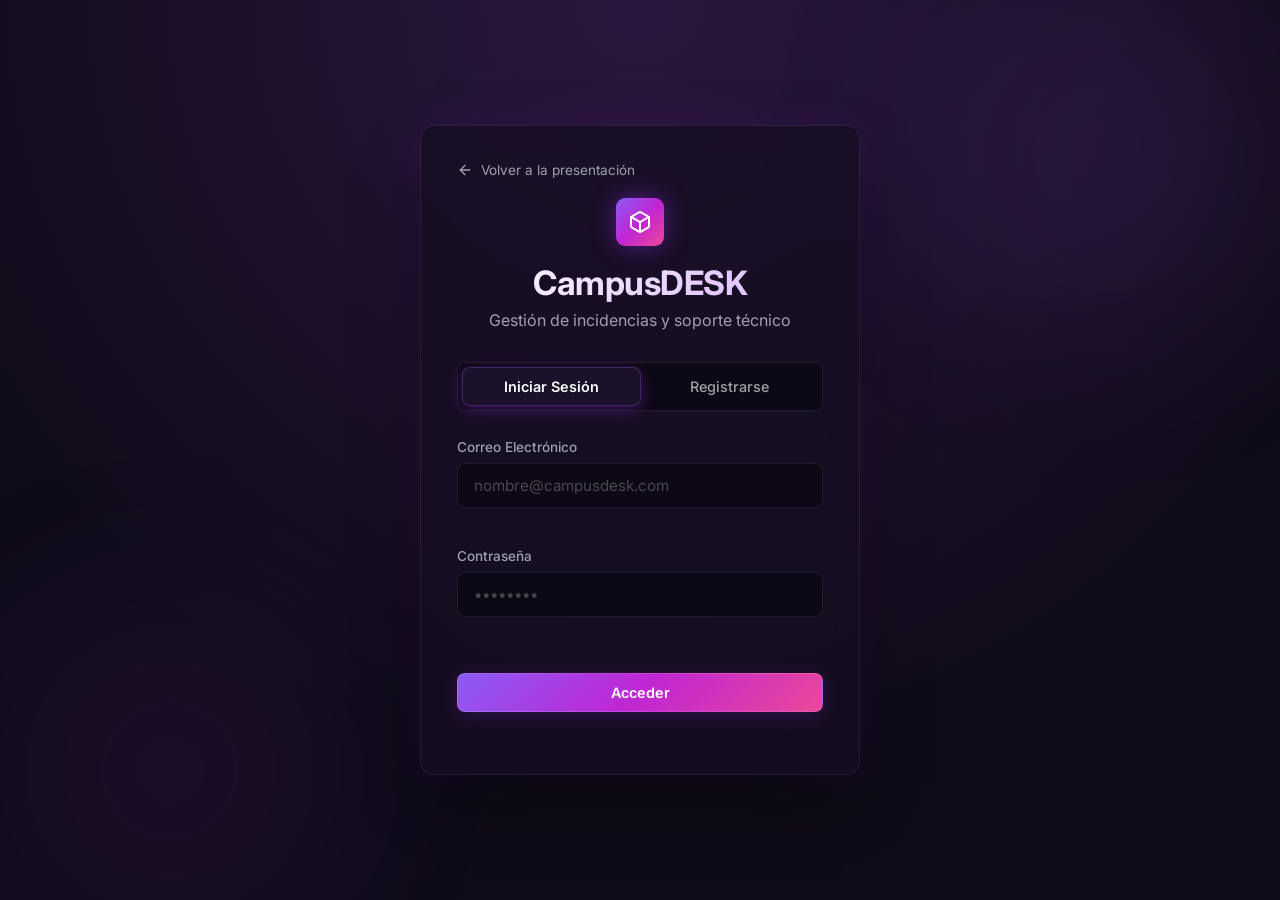
==== commit b1dd7048: "feat: configuration email and fronted" ====
--- a/Fronted/index.html
+++ b/Fronted/index.html
@@ -4,11 +4,43 @@
     <meta charset="UTF-8">
     <meta name="viewport" content="width=device-width, initial-scale=1.0">
     <title>CampusDESK - Acceso</title>
-    <link href="https://fonts.googleapis.com/css2?family=Inter:wght@400;500;600;700;800&display=swap" rel="stylesheet">
+    <link href="https://fonts.googleapis.com/css2?family=Inter:wght@400;500;600;700&display=swap" rel="stylesheet">
     <link rel="stylesheet" href="css/variables.css">
     <link rel="stylesheet" href="css/base.css">
     <link rel="stylesheet" href="css/components.css">
     <link rel="stylesheet" href="css/pages.css">
+    <script>
+        // Funciones inmediatas de alternancia de pestañas
+        function switchToLogin() {
+            var tabL = document.getElementById('tab-login');
+            var tabR = document.getElementById('tab-register');
+            var formL = document.getElementById('login-form');
+            var formR = document.getElementById('register-form');
+            var verify = document.getElementById('verify-section');
+            var bar = document.getElementById('auth-tabs-bar');
+            if (tabL) tabL.className = 'auth-tab active';
+            if (tabR) tabR.className = 'auth-tab';
+            if (bar) bar.classList.remove('hidden');
+            if (formL) formL.classList.remove('hidden');
+            if (formR) formR.classList.add('hidden');
+            if (verify) verify.classList.add('hidden');
+        }
+
+        function switchToRegister() {
+            var tabL = document.getElementById('tab-login');
+            var tabR = document.getElementById('tab-register');
+            var formL = document.getElementById('login-form');
+            var formR = document.getElementById('register-form');
+            var verify = document.getElementById('verify-section');
+            var bar = document.getElementById('auth-tabs-bar');
+            if (tabR) tabR.className = 'auth-tab active';
+            if (tabL) tabL.className = 'auth-tab';
+            if (bar) bar.classList.remove('hidden');
+            if (formR) formR.classList.remove('hidden');
+            if (formL) formL.classList.add('hidden');
+            if (verify) verify.classList.add('hidden');
+        }
+    </script>
 </head>
 <body>
     <div class="purple-orb orb-1"></div>
@@ -16,10 +48,15 @@
     
     <div class="auth-page">
         <div class="glass-card auth-container">
+            <a href="landing.html" class="back-link">
+                <svg width="16" height="16" viewBox="0 0 24 24" fill="none" stroke="currentColor" stroke-width="2" stroke-linecap="round" stroke-linejoin="round"><line x1="19" y1="12" x2="5" y2="12"></line><polyline points="12 19 5 12 12 5"></polyline></svg>
+                Volver a la presentación
+            </a>
+
             <div class="auth-header">
                 <div style="display: flex; justify-content: center; margin-bottom: 1rem;">
-                    <div class="brand-icon" style="width: 50px; height: 50px;">
-                        <svg width="26" height="26" viewBox="0 0 24 24" fill="none" stroke="white" stroke-width="2" stroke-linecap="round" stroke-linejoin="round">
+                    <div class="brand-icon" style="width: 48px; height: 48px;">
+                        <svg width="24" height="24" viewBox="0 0 24 24" fill="none" stroke="white" stroke-width="2" stroke-linecap="round" stroke-linejoin="round">
                             <path d="M21 16V8a2 2 0 0 0-1-1.73l-7-4a2 2 0 0 0-2 0l-7 4A2 2 0 0 0 3 8v8a2 2 0 0 0 1 1.73l7 4a2 2 0 0 0 2 0l7-4A2 2 0 0 0 21 16z"></path>
                             <polyline points="3.27 6.96 12 12.01 20.73 6.96"></polyline>
                             <line x1="12" y1="22.08" x2="12" y2="12"></line>
@@ -27,462 +64,112 @@
                     </div>
                 </div>
                 <h1>CampusDESK</h1>
-                <p class="text-muted" id="auth-subtitle">Gestión de incidencias tecnológicas</p>
+                <p class="text-muted">Gestión de incidencias y soporte técnico</p>
             </div>
 
-            <!-- Tabs de Navegación -->
-            <div class="auth-tabs" id="auth-tabs-container" role="tablist">
-                <button class="auth-tab active" id="tab-login" role="tab" aria-selected="true">Iniciar Sesión</button>
-                <button class="auth-tab" id="tab-register" role="tab" aria-selected="false">Registrarse</button>
+            <div class="auth-tabs" id="auth-tabs-bar">
+                <button type="button" class="auth-tab active" id="tab-login" onclick="switchToLogin()">Iniciar Sesión</button>
+                <button type="button" class="auth-tab" id="tab-register" onclick="switchToRegister()">Registrarse</button>
             </div>
 
-            <!-- Formulario de Inicio de Sesión -->
+            <!-- Login Form -->
             <form id="login-form">
                 <div class="form-group">
                     <label class="form-label" for="login-email">Correo Electrónico</label>
-                    <input type="email" id="login-email" class="form-control" placeholder="nombre@campusdesk.com" required autocomplete="email">
+                    <input type="email" id="login-email" class="form-control" placeholder="nombre@campusdesk.com" required>
                     <span class="form-error" id="login-email-error"></span>
                 </div>
                 <div class="form-group">
                     <label class="form-label" for="login-password">Contraseña</label>
-                    <div class="password-field-wrapper">
-                        <input type="password" id="login-password" class="form-control" placeholder="••••••••" required autocomplete="current-password">
-                        <button type="button" class="btn-password-toggle" id="btn-toggle-login-pass"></button>
-                    </div>
+                    <input type="password" id="login-password" class="form-control" placeholder="••••••••" required>
                     <span class="form-error" id="login-password-error"></span>
                 </div>
                 <button type="submit" class="btn btn-primary" style="width: 100%; margin-top: 1rem;" id="btn-login">
                     Acceder
                 </button>
+                <div id="login-general-error" class="form-error text-center" style="margin-top: 10px;"></div>
             </form>
 
-            <!-- Formulario de Registro -->
+            <!-- Register Form -->
             <form id="register-form" class="hidden">
                 <div style="display: grid; grid-template-columns: 1fr 1fr; gap: 1rem;">
                     <div class="form-group">
                         <label class="form-label" for="reg-firstname">Nombre</label>
-                        <input type="text" id="reg-firstname" class="form-control" placeholder="Juan" required autocomplete="given-name">
+                        <input type="text" id="reg-firstname" class="form-control" placeholder="Juan" required>
                         <span class="form-error" id="reg-firstname-error"></span>
                     </div>
                     <div class="form-group">
                         <label class="form-label" for="reg-lastname">Apellido</label>
-                        <input type="text" id="reg-lastname" class="form-control" placeholder="Pérez" required autocomplete="family-name">
+                        <input type="text" id="reg-lastname" class="form-control" placeholder="Pérez" required>
                         <span class="form-error" id="reg-lastname-error"></span>
                     </div>
                 </div>
                 <div class="form-group">
                     <label class="form-label" for="reg-email">Correo Electrónico</label>
-                    <input type="email" id="reg-email" class="form-control" placeholder="nombre@campusdesk.com" required autocomplete="email">
+                    <input type="email" id="reg-email" class="form-control" placeholder="nombre@campusdesk.com" required>
                     <span class="form-error" id="reg-email-error"></span>
                 </div>
                 <div class="form-group">
                     <label class="form-label" for="reg-password">Contraseña</label>
-                    <div class="password-field-wrapper">
-                        <input type="password" id="reg-password" class="form-control" placeholder="••••••••" required minlength="6" autocomplete="new-password">
-                        <button type="button" class="btn-password-toggle" id="btn-toggle-reg-pass"></button>
-                    </div>
-                    
-                    <!-- Indicador visual de fortaleza de contraseña -->
-                    <div class="password-strength-container">
-                        <div class="password-strength-bar">
-                            <div class="strength-segment" id="str-seg-1"></div>
-                            <div class="strength-segment" id="str-seg-2"></div>
-                            <div class="strength-segment" id="str-seg-3"></div>
-                            <div class="strength-segment" id="str-seg-4"></div>
-                        </div>
-                        <span class="strength-text" id="str-text">Mínimo 6 caracteres</span>
-                    </div>
+                    <input type="password" id="reg-password" class="form-control" placeholder="••••••••" required minlength="6">
                     <span class="form-error" id="reg-password-error"></span>
+                    <small class="text-muted" style="display:block; margin-top:4px; font-size:0.75rem;">Mínimo 6 caracteres</small>
                 </div>
                 <button type="submit" class="btn btn-primary" style="width: 100%; margin-top: 1rem;" id="btn-register">
-                    Crear Cuenta
+                    Registrarse
                 </button>
+                <div id="reg-general-error" class="form-error text-center" style="margin-top: 10px;"></div>
             </form>
 
-            <!-- Paso de Verificación de Correo (Tarea 2) -->
-            <div id="verify-step" class="hidden">
-                <div style="text-align: center; margin-bottom: 1.25rem;">
-                    <h2 style="font-size: 1.35rem; margin-bottom: 0.35rem;">Verifica tu correo</h2>
-                    <p class="text-muted" style="font-size: 0.85rem; line-height: 1.5;">
-                        Ingresa el código numérico de 6 dígitos enviado a:<br>
-                        <strong id="verify-email-display" style="color: var(--text-primary); word-break: break-all;">correo@campusdesk.com</strong>
+            <!-- Verification Code Form -->
+            <div id="verify-section" class="verify-box hidden">
+                <div style="margin-bottom: 1.25rem;">
+                    <div style="width: 48px; height: 48px; margin: 0 auto 12px; background: rgba(155, 48, 255, 0.15); border-radius: 50%; display: flex; align-items: center; justify-content: center; color: #c084fc;">
+                        <svg width="24" height="24" viewBox="0 0 24 24" fill="none" stroke="currentColor" stroke-width="2" stroke-linecap="round" stroke-linejoin="round">
+                            <rect x="2" y="4" width="20" height="16" rx="2"></rect>
+                            <path d="m22 7-8.97 5.7a1.94 1.94 0 0 1-2.06 0L2 7"></path>
+                        </svg>
+                    </div>
+                    <h2 style="font-size: 1.3rem; margin-bottom: 6px;">Verifica tu Correo</h2>
+                    <p class="text-muted" style="font-size: 0.88rem; line-height: 1.4;">
+                        Ingresa el código de 6 dígitos que enviamos a:<br>
+                        <strong id="verify-email-display" style="color: #ffffff; word-break: break-all;"></strong>
                     </p>
                 </div>
 
-                <div class="code-inputs" id="code-inputs" role="group" aria-label="Código de verificación">
-                    <input type="text" maxlength="1" inputmode="numeric" pattern="[0-9]*" class="code-box" data-index="0" autocomplete="off" aria-label="Dígito 1">
-                    <input type="text" maxlength="1" inputmode="numeric" pattern="[0-9]*" class="code-box" data-index="1" autocomplete="off" aria-label="Dígito 2">
-                    <input type="text" maxlength="1" inputmode="numeric" pattern="[0-9]*" class="code-box" data-index="2" autocomplete="off" aria-label="Dígito 3">
-                    <input type="text" maxlength="1" inputmode="numeric" pattern="[0-9]*" class="code-box" data-index="3" autocomplete="off" aria-label="Dígito 4">
-                    <input type="text" maxlength="1" inputmode="numeric" pattern="[0-9]*" class="code-box" data-index="4" autocomplete="off" aria-label="Dígito 5">
-                    <input type="text" maxlength="1" inputmode="numeric" pattern="[0-9]*" class="code-box" data-index="5" autocomplete="off" aria-label="Dígito 6">
+                <form id="verify-form">
+                    <div class="code-inputs" id="code-inputs-container">
+                        <input type="text" inputmode="numeric" maxlength="1" class="code-digit" autocomplete="off">
+                        <input type="text" inputmode="numeric" maxlength="1" class="code-digit" autocomplete="off">
+                        <input type="text" inputmode="numeric" maxlength="1" class="code-digit" autocomplete="off">
+                        <input type="text" inputmode="numeric" maxlength="1" class="code-digit" autocomplete="off">
+                        <input type="text" inputmode="numeric" maxlength="1" class="code-digit" autocomplete="off">
+                        <input type="text" inputmode="numeric" maxlength="1" class="code-digit" autocomplete="off">
+                    </div>
+                    <span class="form-error text-center" id="verify-code-error" style="margin-bottom: 1rem;"></span>
+
+                    <button type="submit" class="btn btn-primary" style="width: 100%;" id="btn-verify-submit">
+                        Verificar Cuenta
+                    </button>
+                </form>
+
+                <div style="margin-top: 1.5rem; display: flex; flex-direction: column; gap: 8px; font-size: 0.85rem;">
+                    <div>
+                        <span class="text-muted">¿No recibiste el correo?</span>
+                        <button type="button" class="btn-link" id="btn-resend-code">Reenviar código</button>
+                        <span id="resend-timer" class="text-muted" style="display: none;">(espera <span id="timer-count">45</span>s)</span>
+                    </div>
+                    <div>
+                        <button type="button" class="btn-link" id="btn-back-login-from-verify" onclick="switchToLogin()">
+                            ← Volver al inicio de sesión
+                        </button>
+                    </div>
                 </div>
+            </div>
 
-                <span class="form-error" id="verify-error" style="text-align: center; margin-bottom: 0.5rem;"></span>
-
-                <div class="code-timer-container">
-                    El código expira en <span class="code-timer-badge" id="code-timer">10:00</span>
-                </div>
-
-                <button type="button" class="btn btn-primary" id="btn-verify-submit" style="width: 100%; margin-top: 1.25rem;">
-                    Verificar Cuenta
-                </button>
-
-                <button type="button" class="btn btn-secondary" id="btn-resend-code" style="width: 100%; margin-top: 0.75rem;" disabled>
-                    Reenviar código (60s)
-                </button>
-
-                <a href="#" id="link-back-login" style="display:block; text-align:center; margin-top: 1.25rem; font-size: 0.85rem; color: var(--text-secondary); text-decoration: none;">
-                    ← Volver a Iniciar Sesión
-                </a>
-            </div>
         </div>
     </div>
 
-    <script type="module">
-        import { API } from './js/api.js';
-        import { setSession, isLoggedIn } from './js/auth.js';
-        import { showToast, setButtonLoading, setupPasswordToggle, setupPasswordStrength } from './js/ui.js';
-
-        // Redirigir al Dashboard si ya tiene sesión activa
-        if (isLoggedIn()) {
-            window.location.href = 'dashboard.html';
-        }
-
-        // Setup Password Toggles
-        setupPasswordToggle(
-            document.getElementById('login-password'),
-            document.getElementById('btn-toggle-login-pass')
-        );
-        setupPasswordToggle(
-            document.getElementById('reg-password'),
-            document.getElementById('btn-toggle-reg-pass')
-        );
-
-        // Setup Password Strength Meter
-        setupPasswordStrength(
-            document.getElementById('reg-password'),
-            [
-                document.getElementById('str-seg-1'),
-                document.getElementById('str-seg-2'),
-                document.getElementById('str-seg-3'),
-                document.getElementById('str-seg-4')
-            ],
-            document.getElementById('str-text')
-        );
-
-        // DOM elements
-        const tabsContainer = document.getElementById('auth-tabs-container');
-        const tabLogin = document.getElementById('tab-login');
-        const tabRegister = document.getElementById('tab-register');
-        const loginForm = document.getElementById('login-form');
-        const registerForm = document.getElementById('register-form');
-        const verifyStep = document.getElementById('verify-step');
-        const verifyEmailDisplay = document.getElementById('verify-email-display');
-        const verifyError = document.getElementById('verify-error');
-        const codeTimerEl = document.getElementById('code-timer');
-        const btnVerify = document.getElementById('btn-verify-submit');
-        const btnResend = document.getElementById('btn-resend-code');
-        const linkBackLogin = document.getElementById('link-back-login');
-        const codeBoxes = Array.from(document.querySelectorAll('.code-box'));
-
-        let currentVerifyEmail = '';
-        let expirationInterval = null;
-        let resendInterval = null;
-        let expirationRemaining = 600;
-        let resendRemaining = 60;
-
-        // Switch to Login Tab
-        tabLogin.addEventListener('click', () => {
-            tabLogin.classList.add('active');
-            tabLogin.setAttribute('aria-selected', 'true');
-            tabRegister.classList.remove('active');
-            tabRegister.setAttribute('aria-selected', 'false');
-            loginForm.classList.remove('hidden');
-            registerForm.classList.add('hidden');
-            verifyStep.classList.add('hidden');
-            tabsContainer.classList.remove('hidden');
-            document.getElementById('login-email').focus();
-        });
-
-        // Switch to Register Tab
-        tabRegister.addEventListener('click', () => {
-            tabRegister.classList.add('active');
-            tabRegister.setAttribute('aria-selected', 'true');
-            tabLogin.classList.remove('active');
-            tabLogin.setAttribute('aria-selected', 'false');
-            registerForm.classList.remove('hidden');
-            loginForm.classList.add('hidden');
-            verifyStep.classList.add('hidden');
-            tabsContainer.classList.remove('hidden');
-            document.getElementById('reg-firstname').focus();
-        });
-
-        // Show Verification Step
-        function showVerificationStep(email) {
-            currentVerifyEmail = email;
-            verifyEmailDisplay.textContent = email;
-            verifyError.textContent = '';
-
-            tabsContainer.classList.add('hidden');
-            loginForm.classList.add('hidden');
-            registerForm.classList.add('hidden');
-            verifyStep.classList.remove('hidden');
-
-            codeBoxes.forEach(box => {
-                box.value = '';
-                box.disabled = false;
-            });
-            setTimeout(() => codeBoxes[0].focus(), 100);
-
-            startExpirationTimer(600);
-            startResendTimer(60);
-        }
-
-        // Return to login
-        function returnToLogin(prefillEmail = '') {
-            clearInterval(expirationInterval);
-            clearInterval(resendInterval);
-            verifyStep.classList.add('hidden');
-            tabsContainer.classList.remove('hidden');
-            tabLogin.click();
-            if (prefillEmail) {
-                document.getElementById('login-email').value = prefillEmail;
-                document.getElementById('login-password').focus();
-            }
-        }
-
-        linkBackLogin.addEventListener('click', (e) => {
-            e.preventDefault();
-            returnToLogin(currentVerifyEmail);
-        });
-
-        // Expiration Timer
-        function startExpirationTimer(durationSeconds) {
-            clearInterval(expirationInterval);
-            expirationRemaining = durationSeconds;
-
-            function updateDisplay() {
-                const m = Math.floor(expirationRemaining / 60);
-                const s = expirationRemaining % 60;
-                codeTimerEl.textContent = `${String(m).padStart(2, '0')}:${String(s).padStart(2, '0')}`;
-                
-                if (expirationRemaining <= 0) {
-                    clearInterval(expirationInterval);
-                    codeTimerEl.textContent = 'Expirado';
-                    verifyError.textContent = 'El código ha expirado. Por favor solicita uno nuevo con "Reenviar código".';
-                    codeBoxes.forEach(b => b.disabled = true);
-                }
-                expirationRemaining--;
-            }
-
-            updateDisplay();
-            expirationInterval = setInterval(updateDisplay, 1000);
-        }
-
-        // Resend Cooldown Timer
-        function startResendTimer(durationSeconds) {
-            clearInterval(resendInterval);
-            resendRemaining = durationSeconds;
-            btnResend.disabled = true;
-
-            function updateButton() {
-                if (resendRemaining > 0) {
-                    btnResend.disabled = true;
-                    btnResend.textContent = `Reenviar código (${resendRemaining}s)`;
-                    resendRemaining--;
-                } else {
-                    clearInterval(resendInterval);
-                    btnResend.disabled = false;
-                    btnResend.textContent = 'Reenviar código';
-                }
-            }
-
-            updateButton();
-            resendInterval = setInterval(updateButton, 1000);
-        }
-
-        // 6-digit box handling
-        codeBoxes.forEach((box, idx) => {
-            box.addEventListener('keydown', (e) => {
-                if (e.key === 'Backspace') {
-                    if (box.value === '' && idx > 0) {
-                        codeBoxes[idx - 1].focus();
-                        codeBoxes[idx - 1].value = '';
-                    } else {
-                        box.value = '';
-                    }
-                    e.preventDefault();
-                    return;
-                }
-
-                if (e.key === 'ArrowLeft' && idx > 0) {
-                    codeBoxes[idx - 1].focus();
-                    return;
-                }
-
-                if (e.key === 'ArrowRight' && idx < codeBoxes.length - 1) {
-                    codeBoxes[idx + 1].focus();
-                    return;
-                }
-
-                if (!/^\d$/.test(e.key) && e.key !== 'Tab') {
-                    e.preventDefault();
-                }
-            });
-
-            box.addEventListener('input', () => {
-                const val = box.value.replace(/\D/g, '');
-                box.value = val ? val[val.length - 1] : '';
-                verifyError.textContent = '';
-
-                if (box.value && idx < codeBoxes.length - 1) {
-                    codeBoxes[idx + 1].focus();
-                }
-
-                const fullCode = codeBoxes.map(b => b.value).join('');
-                if (fullCode.length === 6) {
-                    handleVerifySubmit();
-                }
-            });
-
-            box.addEventListener('paste', (e) => {
-                e.preventDefault();
-                const pasteData = (e.clipboardData || window.clipboardData).getData('text');
-                const digits = pasteData.replace(/\D/g, '').slice(0, 6);
-
-                if (!digits) return;
-
-                digits.split('').forEach((d, i) => {
-                    if (codeBoxes[i]) {
-                        codeBoxes[i].value = d;
-                    }
-                });
-
-                const nextFocus = Math.min(digits.length, codeBoxes.length - 1);
-                codeBoxes[nextFocus].focus();
-
-                if (digits.length === 6) {
-                    handleVerifySubmit();
-                }
-            });
-        });
-
-        // Submit Verification
-        async function handleVerifySubmit() {
-            const code = codeBoxes.map(b => b.value).join('');
-            if (code.length !== 6) {
-                verifyError.textContent = 'Por favor ingresa los 6 dígitos del código.';
-                return;
-            }
-
-            verifyError.textContent = '';
-            setButtonLoading(btnVerify, true, 'Verificar Cuenta');
-
-            try {
-                const res = await API.verifyEmail({ email: currentVerifyEmail, code });
-                showToast(res?.message || '¡Correo verificado con éxito!', 'success');
-                returnToLogin(currentVerifyEmail);
-            } catch (err) {
-                verifyError.textContent = err.message || 'Código de verificación incorrecto o expirado.';
-                showToast(err.message, 'error');
-                codeBoxes.forEach(b => b.value = '');
-                codeBoxes[0].focus();
-            } finally {
-                setButtonLoading(btnVerify, false, 'Verificar Cuenta');
-            }
-        }
-
-        btnVerify.addEventListener('click', handleVerifySubmit);
-
-        // Resend Code
-        btnResend.addEventListener('click', async () => {
-            if (btnResend.disabled) return;
-            verifyError.textContent = '';
-            setButtonLoading(btnResend, true, 'Reenviando...');
-
-            try {
-                const res = await API.resendCode({ email: currentVerifyEmail });
-                showToast(res?.message || 'Nuevo código enviado a tu correo.', 'success');
-                codeBoxes.forEach(b => {
-                    b.value = '';
-                    b.disabled = false;
-                });
-                codeBoxes[0].focus();
-                startExpirationTimer(600);
-                startResendTimer(60);
-            } catch (err) {
-                verifyError.textContent = err.message;
-                showToast(err.message, 'error');
-                btnResend.disabled = false;
-            } finally {
-                if (resendRemaining <= 0) {
-                    setButtonLoading(btnResend, false, 'Reenviar código');
-                }
-            }
-        });
-
-        // Login Submit
-        loginForm.addEventListener('submit', async (e) => {
-            e.preventDefault();
-            document.querySelectorAll('.form-error').forEach(el => el.textContent = '');
-            
-            const email = document.getElementById('login-email').value;
-            const password = document.getElementById('login-password').value;
-            const btn = document.getElementById('btn-login');
-
-            try {
-                setButtonLoading(btn, true, 'Acceder');
-                const data = await API.login({ email, password });
-                
-                if (data && data.token) {
-                    setSession(data);
-                    showToast('Bienvenido a CampusDESK', 'success');
-                    setTimeout(() => window.location.href = 'dashboard.html', 800);
-                }
-            } catch (error) {
-                if (error.status === 403 || (error.data && error.data.verified === false) || error.message.toLowerCase().includes('verificar')) {
-                    showToast('Debes verificar tu correo antes de ingresar', 'info');
-                    showVerificationStep(email);
-                } else {
-                    document.getElementById('login-password-error').textContent = error.message;
-                    showToast(error.message, 'error');
-                }
-            } finally {
-                setButtonLoading(btn, false, 'Acceder');
-            }
-        });
-
-        // Register Submit
-        registerForm.addEventListener('submit', async (e) => {
-            e.preventDefault();
-            document.querySelectorAll('.form-error').forEach(el => el.textContent = '');
-            
-            const fristName = document.getElementById('reg-firstname').value;
-            const lastName = document.getElementById('reg-lastname').value;
-            const email = document.getElementById('reg-email').value;
-            const password = document.getElementById('reg-password').value;
-            const btn = document.getElementById('btn-register');
-
-            if (password.length < 6) {
-                document.getElementById('reg-password-error').textContent = 'La contraseña debe tener al menos 6 caracteres';
-                return;
-            }
-
-            try {
-                setButtonLoading(btn, true, 'Crear Cuenta');
-                await API.register({ fristName, lastName, email, password });
-                
-                showToast('Cuenta creada. Revisa el código de verificación en tu correo.', 'success');
-                registerForm.reset();
-                showVerificationStep(email);
-            } catch (error) {
-                document.getElementById('reg-email-error').textContent = error.message;
-                showToast(error.message, 'error');
-            } finally {
-                setButtonLoading(btn, false, 'Crear Cuenta');
-            }
-        });
-    </script>
+    <script type="module" src="js/index.js"></script>
 </body>
 </html>
--- a/Fronted/css/variables.css
+++ b/Fronted/css/variables.css
@@ -1,92 +1,54 @@
 :root {
-  /* Fondo general */
-  --bg-page: #0f0a17;
-  --bg-page-gradient: radial-gradient(circle at 15% 15%, #2d123d 0%, #11071d 50%, #08030e 100%);
+  /* Fondo general - Deep dark violet con iluminación ambiental */
+  --bg-page: #100b18;
+  --bg-page-gradient: radial-gradient(circle at 50% 0%, #2b173e 0%, #100b18 70%);
   
   /* Layout */
-  --bg-sidebar: rgba(8, 5, 12, 0.95);
-  --bg-main: linear-gradient(145deg, rgba(20, 12, 30, 0.85) 0%, rgba(12, 6, 18, 0.92) 100%);
-  --bg-card: rgba(18, 12, 28, 0.72);
-  --bg-card-hover: rgba(28, 18, 44, 0.85);
-  --bg-card-solid: #170e24;
-  --bg-input: rgba(6, 3, 10, 0.65);
+  --bg-sidebar: #09060f;
+  --bg-main: linear-gradient(135deg, #110a1b 0%, #1e112e 100%);
+  --bg-card: rgba(22, 14, 34, 0.75);
+  --bg-card-hover: rgba(30, 20, 48, 0.85);
+  --bg-glass-subtle: rgba(255, 255, 255, 0.03);
   
-  /* Acentos y brillos */
+  /* Acentos y brillos modernos */
   --accent: #9b30ff;
-  --accent-light: #b45cfb;
-  --accent-hover: #aa4bf8;
-  --accent-gradient: linear-gradient(135deg, #9b30ff 0%, #d946ef 100%);
+  --accent-primary: #9b30ff;
+  --accent-hover: #b046ff;
+  --accent-gradient: linear-gradient(135deg, #8b5cf6 0%, #c026d3 50%, #ec4899 100%);
   --accent-glow: 0 0 25px rgba(155, 48, 255, 0.45);
-  --accent-glow-subtle: 0 0 15px rgba(155, 48, 255, 0.25);
-  --accent-border-glow: 0 0 0 1px rgba(155, 48, 255, 0.45);
+  --accent-glow-subtle: 0 4px 20px rgba(155, 48, 255, 0.2);
+  
+  /* Sombras Glass */
+  --card-shadow: 0 12px 36px -10px rgba(0, 0, 0, 0.65);
+  --card-shadow-hover: 0 18px 45px -8px rgba(139, 92, 246, 0.25);
   
   /* Textos */
-  --text-primary: #ffffff;
+  --text-primary: #fbfbfb;
   --text-secondary: #a1a1aa;
   --text-muted: #71717a;
   
   /* Bordes */
   --border: rgba(255, 255, 255, 0.08);
-  --border-light: rgba(255, 255, 255, 0.14);
-  --border-focus: rgba(155, 48, 255, 0.65);
-  
-  /* Sombras Glassmorphism */
-  --shadow-sm: 0 4px 12px rgba(0, 0, 0, 0.25);
-  --shadow-md: 0 10px 25px -5px rgba(0, 0, 0, 0.45), 0 8px 10px -6px rgba(0, 0, 0, 0.3);
-  --shadow-lg: 0 20px 40px -10px rgba(0, 0, 0, 0.6), 0 0 25px rgba(155, 48, 255, 0.15);
-  --shadow-glow: 0 0 35px rgba(155, 48, 255, 0.25);
+  --border-hover: rgba(168, 85, 247, 0.38);
+  --border-focus: rgba(168, 85, 247, 0.65);
   
   /* Estados (Tickets) */
-  --color-opened: #3b82f6;        /* Azul */
-  --color-opened-bg: rgba(59, 130, 246, 0.14);
-  --color-opened-border: rgba(59, 130, 246, 0.35);
-  
-  --color-assigned: #8b5cf6;      /* Violeta */
-  --color-assigned-bg: rgba(139, 92, 246, 0.14);
-  --color-assigned-border: rgba(139, 92, 246, 0.35);
-  
-  --color-in_process: #f59e0b;    /* Ambar */
-  --color-in_process-bg: rgba(245, 158, 11, 0.14);
-  --color-in_process-border: rgba(245, 158, 11, 0.35);
-  
-  --color-resolved: #10b981;      /* Esmeralda */
-  --color-resolved-bg: rgba(16, 185, 129, 0.14);
-  --color-resolved-border: rgba(16, 185, 129, 0.35);
-  
-  --color-closed: #6b7280;        /* Gris */
-  --color-closed-bg: rgba(107, 114, 128, 0.14);
-  --color-closed-border: rgba(107, 114, 128, 0.35);
+  --color-opened: #38bdf8;      /* Azul cian moderno */
+  --color-assigned: #a78bfa;    /* Violeta claro */
+  --color-in_process: #fbbf24;  /* Ámbar radiante */
+  --color-resolved: #34d399;    /* Esmeralda */
+  --color-closed: #94a3b8;      /* Pizarra fría */
   
   /* Prioridades */
-  --color-low: #10b981;
-  --color-low-bg: rgba(16, 185, 129, 0.12);
-  --color-medium: #f59e0b;
-  --color-medium-bg: rgba(245, 158, 11, 0.12);
-  --color-high: #f97316;
-  --color-high-bg: rgba(249, 115, 22, 0.12);
-  --color-critic: #ef4444;
-  --color-critic-bg: rgba(239, 68, 68, 0.15);
+  --color-low: #34d399;         /* Verde */
+  --color-medium: #fbbf24;      /* Ámbar */
+  --color-high: #fb923c;        /* Naranja */
+  --color-critic: #f87171;      /* Rojo coral */
   
-  /* Roles */
-  --color-role-admin: #ec4899;
-  --color-role-tech: #06b6d4;
-  --color-role-user: #8b5cf6;
-
-  /* Shimmer / Skeleton */
-  --shimmer-base: rgba(255, 255, 255, 0.04);
-  --shimmer-shine: rgba(255, 255, 255, 0.12);
-  
-  /* Tipografía y radios */
+  /* Tipografía */
   --font-family: 'Inter', system-ui, -apple-system, BlinkMacSystemFont, 'Segoe UI', Roboto, sans-serif;
-  --radius-xs: 6px;
-  --radius-sm: 10px;
-  --radius-md: 16px;
+  --radius-sm: 8px;
+  --radius-md: 14px;
   --radius-lg: 24px;
   --radius-full: 9999px;
-  
-  /* Transiciones */
-  --transition-fast: 0.15s cubic-bezier(0.4, 0, 0.2, 1);
-  --transition-normal: 0.25s cubic-bezier(0.4, 0, 0.2, 1);
-  --transition-smooth: 0.35s cubic-bezier(0.16, 1, 0.3, 1);
-  --transition-spring: 0.4s cubic-bezier(0.175, 0.885, 0.32, 1.275);
 }
--- a/Fronted/css/base.css
+++ b/Fronted/css/base.css
@@ -4,52 +4,38 @@
   box-sizing: border-box;
 }
 
-html {
-  font-size: 16px;
-  scroll-behavior: smooth;
-}
-
 body {
   font-family: var(--font-family);
-  background: var(--bg-page);
-  background-image: var(--bg-page-gradient);
-  background-attachment: fixed;
+  background: var(--bg-page-gradient);
+  background-color: var(--bg-page);
   color: var(--text-primary);
   min-height: 100vh;
   display: flex;
   overflow-x: hidden;
-  line-height: 1.5;
   -webkit-font-smoothing: antialiased;
   -moz-osx-font-smoothing: grayscale;
 }
 
-/* Accesibilidad: Foco visible */
-:focus-visible {
-  outline: 2px solid var(--accent);
-  outline-offset: 2px;
-  box-shadow: 0 0 10px rgba(155, 48, 255, 0.5);
-}
-
-/* Scrollbar moderno */
+/* Scrollbar styling */
 ::-webkit-scrollbar {
   width: 7px;
   height: 7px;
 }
 ::-webkit-scrollbar-track {
-  background: rgba(0, 0, 0, 0.2);
+  background: rgba(0, 0, 0, 0.25); 
 }
 ::-webkit-scrollbar-thumb {
-  background: rgba(255, 255, 255, 0.12);
-  border-radius: var(--radius-full);
+  background: rgba(255, 255, 255, 0.12); 
+  border-radius: 4px;
 }
 ::-webkit-scrollbar-thumb:hover {
-  background: rgba(155, 48, 255, 0.4);
+  background: rgba(168, 85, 247, 0.4); 
 }
 
 a {
   color: var(--text-primary);
   text-decoration: none;
-  transition: color var(--transition-fast);
+  transition: all 0.25s ease;
 }
 
 ul {
@@ -62,6 +48,7 @@
   background: none;
   font-family: inherit;
   color: inherit;
+  outline: none;
 }
 
 input, textarea, select {
@@ -76,66 +63,7 @@
   height: 100vh;
   overflow: hidden;
   position: relative;
-}
-
-/* Mobile Header Topbar (visible en <= 900px) */
-.mobile-topbar {
-  display: none;
-  align-items: center;
-  justify-content: space-between;
-  padding: 1rem 1.25rem;
-  background: rgba(10, 6, 16, 0.85);
-  backdrop-filter: blur(15px);
-  -webkit-backdrop-filter: blur(15px);
-  border-bottom: 1px solid var(--border);
-  position: fixed;
-  top: 0;
-  left: 0;
-  right: 0;
-  z-index: 100;
-}
-
-.mobile-brand {
-  display: flex;
-  align-items: center;
-  gap: 10px;
-}
-
-.btn-mobile-toggle {
-  width: 40px;
-  height: 40px;
-  display: flex;
-  align-items: center;
-  justify-content: center;
-  border-radius: var(--radius-sm);
-  background: rgba(255, 255, 255, 0.05);
-  border: 1px solid var(--border);
-  color: var(--text-primary);
-  transition: all var(--transition-fast);
-}
-
-.btn-mobile-toggle:hover {
-  background: rgba(155, 48, 255, 0.2);
-  border-color: var(--accent);
-}
-
-/* Sidebar Drawer Backdrop para Móvil */
-.sidebar-backdrop {
-  display: none;
-  position: fixed;
-  inset: 0;
-  background: rgba(0, 0, 0, 0.7);
-  backdrop-filter: blur(6px);
-  -webkit-backdrop-filter: blur(6px);
-  z-index: 150;
-  opacity: 0;
-  pointer-events: none;
-  transition: opacity var(--transition-normal);
-}
-
-.sidebar-backdrop.active {
-  opacity: 1;
-  pointer-events: auto;
+  z-index: 1;
 }
 
 /* Main Content Area */
@@ -147,20 +75,16 @@
   margin-bottom: 14px;
   margin-right: 14px;
   border: 1px solid var(--border);
-  border-right: none;
-  box-shadow: -10px 0 35px rgba(0, 0, 0, 0.55);
+  box-shadow: -10px 0 35px rgba(0, 0, 0, 0.6);
   display: flex;
   flex-direction: column;
   overflow: hidden;
-  backdrop-filter: blur(25px);
-  -webkit-backdrop-filter: blur(25px);
-  animation: pageEnter 0.45s cubic-bezier(0.16, 1, 0.3, 1) forwards;
 }
 
 .content-scroll {
   flex: 1;
   overflow-y: auto;
-  padding: 2rem 2.25rem;
+  padding: 2rem;
 }
 
 /* Header */
@@ -168,128 +92,69 @@
   display: flex;
   justify-content: space-between;
   align-items: center;
-  padding: 1.25rem 2.25rem;
+  padding: 1.5rem 2rem;
   border-bottom: 1px solid var(--border);
-  background: rgba(14, 8, 22, 0.4);
+  background: rgba(14, 9, 23, 0.4);
+  backdrop-filter: blur(12px);
 }
 
 .header-title h2 {
   font-size: 1.5rem;
   font-weight: 700;
-  letter-spacing: -0.02em;
-  background: linear-gradient(135deg, #ffffff 40%, #c084fc 100%);
-  -webkit-background-clip: text;
-  -webkit-text-fill-color: transparent;
-}
-
-.header-actions {
-  display: flex;
-  align-items: center;
-  gap: 0.75rem;
-}
-
-/* Tipografía */
-h1, h2, h3, h4, h5, h6 {
-  font-weight: 600;
-  line-height: 1.25;
-  color: var(--text-primary);
+  letter-spacing: -0.3px;
+  line-height: 1.3;
 }
 
 .text-muted {
   color: var(--text-secondary);
 }
 
-/* Orbes decorativos animados */
+/* Orbes decorativos ambientales */
+@keyframes orbFloat {
+  0%, 100% { transform: translate(0, 0) scale(1); }
+  50% { transform: translate(-30px, 30px) scale(1.12); }
+}
+
+@keyframes orbFloatAlt {
+  0%, 100% { transform: translate(0, 0) scale(1); }
+  50% { transform: translate(30px, -25px) scale(1.08); }
+}
+
 .purple-orb {
   position: fixed;
   border-radius: 50%;
-  filter: blur(70px);
-  z-index: -1;
+  filter: blur(80px);
+  z-index: 0;
   pointer-events: none;
-  opacity: 0.55;
-  transition: opacity 1s ease;
+  opacity: 0.65;
 }
 
-.orb-1 {
+.orb-1 { 
+  width: 550px;
+  height: 550px;
+  top: -120px; 
+  right: -100px;
+  background: radial-gradient(circle, rgba(168, 85, 247, 0.22) 0%, rgba(139, 92, 246, 0.05) 50%, rgba(0,0,0,0) 75%);
+  animation: orbFloat 14s ease-in-out infinite alternate;
+}
+
+.orb-2 { 
   width: 500px;
   height: 500px;
-  top: -120px;
-  right: -120px;
-  background: radial-gradient(circle, rgba(168, 85, 247, 0.28) 0%, rgba(139, 92, 246, 0.12) 45%, rgba(0,0,0,0) 70%);
-  animation: floatOrb1 16s ease-in-out infinite alternate;
-}
-
-.orb-2 {
-  width: 550px;
-  height: 550px;
-  bottom: -150px;
-  left: -150px;
-  background: radial-gradient(circle, rgba(217, 70, 239, 0.22) 0%, rgba(155, 48, 255, 0.08) 50%, rgba(0,0,0,0) 75%);
-  animation: floatOrb2 20s ease-in-out infinite alternate;
-}
-
-@keyframes floatOrb1 {
-  0% { transform: translate(0, 0) scale(1); }
-  50% { transform: translate(-40px, 30px) scale(1.08); }
-  100% { transform: translate(30px, -20px) scale(0.95); }
-}
-
-@keyframes floatOrb2 {
-  0% { transform: translate(0, 0) scale(1); }
-  50% { transform: translate(50px, -40px) scale(1.12); }
-  100% { transform: translate(-30px, 20px) scale(0.92); }
-}
-
-@keyframes pageEnter {
-  from {
-    opacity: 0;
-    transform: translateY(8px);
-  }
-  to {
-    opacity: 1;
-    transform: translateY(0);
-  }
+  bottom: -120px; 
+  left: -80px;
+  background: radial-gradient(circle, rgba(192, 38, 211, 0.18) 0%, rgba(99, 102, 241, 0.06) 50%, rgba(0,0,0,0) 75%);
+  animation: orbFloatAlt 18s ease-in-out infinite alternate-reverse;
 }
 
 /* Responsive */
-@media (max-width: 900px) {
+@media (max-width: 768px) {
   .app-container {
     flex-direction: column;
   }
-  
-  .mobile-topbar {
-    display: flex;
-  }
-  
-  .sidebar-backdrop {
-    display: block;
-  }
-  
   .main-content {
-    border-radius: var(--radius-md) var(--radius-md) 0 0;
-    margin: 64px 0 0 0;
-    border-right: 1px solid var(--border);
-    height: calc(100vh - 64px);
-  }
-  
-  .content-scroll {
-    padding: 1.25rem 1rem;
-  }
-  
-  .top-header {
-    padding: 1rem 1.25rem;
+    border-radius: var(--radius-lg) var(--radius-lg) 0 0;
+    margin: 0;
+    margin-top: 60px;
   }
 }
-
-/* Respeto estricto a prefers-reduced-motion */
-@media (prefers-reduced-motion: reduce) {
-  *, ::before, ::after {
-    animation-duration: 0.01ms !important;
-    animation-iteration-count: 1 !important;
-    transition-duration: 0.01ms !important;
-    scroll-behavior: auto !important;
-  }
-  .purple-orb {
-    animation: none !important;
-  }
-}
--- a/Fronted/css/components.css
+++ b/Fronted/css/components.css
@@ -1,19 +1,13 @@
-/* ==========================================================
-   CampusDESK - Components CSS (Glassmorphism & Micro-interactions)
-   ========================================================== */
-
 /* Sidebar */
 .sidebar {
-  width: 270px;
+  width: 260px;
   background: var(--bg-sidebar);
   display: flex;
   flex-direction: column;
   padding: 1.5rem;
+  transition: transform 0.3s ease;
   border-right: 1px solid var(--border);
-  transition: transform var(--transition-smooth);
-  z-index: 160;
-  backdrop-filter: blur(20px);
-  -webkit-backdrop-filter: blur(20px);
+  z-index: 10;
 }
 
 .brand {
@@ -21,30 +15,30 @@
   align-items: center;
   gap: 12px;
   margin-bottom: 2rem;
-  padding: 0.25rem;
+  text-decoration: none;
 }
 
 .brand-icon {
-  width: 36px;
-  height: 36px;
+  width: 34px;
+  height: 34px;
   background: var(--accent-gradient);
-  border-radius: var(--radius-sm);
+  border-radius: 9px;
   display: flex;
   align-items: center;
   justify-content: center;
   box-shadow: var(--accent-glow);
-  transition: transform var(--transition-spring);
-}
-
-.brand:hover .brand-icon {
-  transform: rotate(5deg) scale(1.05);
+  transition: transform 0.3s cubic-bezier(0.34, 1.56, 0.64, 1);
+}
+
+.brand-icon:hover {
+  transform: rotate(10deg) scale(1.08);
 }
 
 .brand-text {
-  font-size: 1.3rem;
+  font-size: 1.25rem;
   font-weight: 700;
-  letter-spacing: -0.03em;
-  background: linear-gradient(135deg, #ffffff 40%, #c084fc 100%);
+  letter-spacing: -0.5px;
+  background: linear-gradient(135deg, #ffffff 0%, #d4b8ff 100%);
   -webkit-background-clip: text;
   -webkit-text-fill-color: transparent;
 }
@@ -53,44 +47,28 @@
   display: flex;
   align-items: center;
   justify-content: center;
-  gap: 10px;
+  gap: 8px;
   width: 100%;
   padding: 12px 16px;
-  background: var(--accent-gradient);
-  border: 1px solid rgba(255, 255, 255, 0.2);
-  border-radius: var(--radius-full);
+  background: linear-gradient(135deg, rgba(155, 48, 255, 0.15) 0%, rgba(192, 38, 211, 0.1) 100%);
+  border: 1px solid rgba(168, 85, 247, 0.35);
+  border-radius: var(--radius-sm);
   color: var(--text-primary);
   font-weight: 600;
-  font-size: 0.92rem;
-  transition: all var(--transition-normal);
+  transition: all 0.25s cubic-bezier(0.4, 0, 0.2, 1);
   margin-bottom: 2rem;
-  box-shadow: 0 4px 15px rgba(155, 48, 255, 0.35);
-  position: relative;
-  overflow: hidden;
-}
-
-.btn-new-ticket::after {
-  content: '';
-  position: absolute;
-  top: 0;
-  left: -100%;
-  width: 50%;
-  height: 100%;
-  background: linear-gradient(90deg, transparent, rgba(255, 255, 255, 0.25), transparent);
-  transition: 0.5s;
+  box-shadow: 0 4px 16px rgba(0, 0, 0, 0.2);
 }
 
 .btn-new-ticket:hover {
+  border-color: rgba(168, 85, 247, 0.7);
+  background: linear-gradient(135deg, rgba(155, 48, 255, 0.3) 0%, rgba(192, 38, 211, 0.2) 100%);
   transform: translateY(-2px);
-  box-shadow: 0 8px 25px rgba(155, 48, 255, 0.5);
-}
-
-.btn-new-ticket:hover::after {
-  left: 120%;
+  box-shadow: 0 6px 20px rgba(155, 48, 255, 0.3);
 }
 
 .nav-section {
-  margin-bottom: 1.75rem;
+  margin-bottom: 2rem;
 }
 
 .nav-label {
@@ -98,15 +76,15 @@
   text-transform: uppercase;
   color: var(--text-muted);
   font-weight: 700;
-  letter-spacing: 0.08em;
-  margin-bottom: 0.65rem;
-  padding-left: 0.65rem;
+  letter-spacing: 0.75px;
+  margin-bottom: 0.75rem;
+  padding-left: 12px;
 }
 
 .nav-menu {
   display: flex;
   flex-direction: column;
-  gap: 5px;
+  gap: 4px;
 }
 
 .nav-item {
@@ -116,56 +94,43 @@
   padding: 10px 14px;
   border-radius: var(--radius-sm);
   color: var(--text-secondary);
+  font-weight: 500;
   font-size: 0.92rem;
-  font-weight: 500;
-  transition: all var(--transition-fast);
-  position: relative;
+  transition: all 0.2s cubic-bezier(0.4, 0, 0.2, 1);
+  border: 1px solid transparent;
+}
+
+.nav-item svg {
+  width: 18px;
+  height: 18px;
+  transition: transform 0.2s ease;
 }
 
 .nav-item:hover {
-  background: rgba(255, 255, 255, 0.06);
   color: var(--text-primary);
-  transform: translateX(3px);
+  background: rgba(255, 255, 255, 0.05);
+  transform: translateX(4px);
+  border-color: rgba(255, 255, 255, 0.04);
+}
+
+.nav-item:hover svg {
+  transform: scale(1.1);
 }
 
 .nav-item.active {
-  background: rgba(155, 48, 255, 0.15);
   color: var(--text-primary);
-  font-weight: 600;
-  border: 1px solid rgba(155, 48, 255, 0.3);
-  box-shadow: 0 2px 10px rgba(155, 48, 255, 0.15);
-}
-
-.nav-item svg {
-  width: 19px;
-  height: 19px;
-  opacity: 0.75;
-  transition: transform var(--transition-fast), opacity var(--transition-fast);
-}
-
-.nav-item:hover svg,
-.nav-item.active svg {
-  opacity: 1;
-}
-
-/* User Card in Sidebar */
+  background: linear-gradient(90deg, rgba(155, 48, 255, 0.18) 0%, rgba(155, 48, 255, 0.04) 100%);
+  border: 1px solid rgba(168, 85, 247, 0.3);
+  box-shadow: inset 3px 0 0 var(--accent);
+}
+
 .user-card {
   margin-top: auto;
-  background: var(--bg-card);
-  border: 1px solid var(--border);
-  border-radius: var(--radius-md);
-  padding: 14px;
+  padding-top: 1.5rem;
+  border-top: 1px solid var(--border);
   display: flex;
   flex-direction: column;
   gap: 12px;
-  backdrop-filter: blur(15px);
-  -webkit-backdrop-filter: blur(15px);
-  transition: border-color var(--transition-fast), box-shadow var(--transition-fast);
-}
-
-.user-card:hover {
-  border-color: var(--border-light);
-  box-shadow: 0 4px 15px rgba(0, 0, 0, 0.25);
 }
 
 .user-info {
@@ -175,51 +140,46 @@
 }
 
 .avatar {
-  width: 40px;
-  height: 40px;
-  border-radius: var(--radius-full);
+  width: 38px;
+  height: 38px;
+  border-radius: 50%;
   background: var(--accent-gradient);
   display: flex;
   align-items: center;
   justify-content: center;
   font-weight: 700;
-  font-size: 1.05rem;
-  color: #ffffff;
-  box-shadow: var(--accent-glow-subtle);
-  flex-shrink: 0;
+  font-size: 0.95rem;
+  box-shadow: 0 2px 12px rgba(155, 48, 255, 0.4);
+  color: white;
 }
 
 .user-details {
   display: flex;
   flex-direction: column;
-  overflow: hidden;
 }
 
 .user-name {
+  font-size: 0.9rem;
   font-weight: 600;
-  font-size: 0.9rem;
-  white-space: nowrap;
-  overflow: hidden;
-  text-overflow: ellipsis;
   color: var(--text-primary);
 }
 
 .user-role {
-  font-size: 0.75rem;
+  font-size: 0.72rem;
   color: var(--text-secondary);
-  font-weight: 500;
+  text-transform: uppercase;
+  letter-spacing: 0.5px;
 }
 
 .btn-logout {
   width: 100%;
-  padding: 9px;
-  background: rgba(255, 255, 255, 0.04);
+  padding: 8px;
   border: 1px solid var(--border);
   border-radius: var(--radius-sm);
+  color: var(--text-secondary);
   font-size: 0.85rem;
-  font-weight: 500;
-  color: var(--text-secondary);
-  transition: all var(--transition-fast);
+  transition: all 0.2s ease;
+  background: rgba(0, 0, 0, 0.2);
 }
 
 .btn-logout:hover {
@@ -229,57 +189,76 @@
   transform: translateY(-1px);
 }
 
-/* Responsive Drawer para móvil */
-@media (max-width: 900px) {
-  .sidebar {
-    position: fixed;
-    top: 0;
-    left: 0;
-    bottom: 0;
-    width: 280px;
-    transform: translateX(-100%);
-    box-shadow: 10px 0 30px rgba(0, 0, 0, 0.6);
-  }
-  
-  .sidebar.active {
-    transform: translateX(0);
-  }
-}
-
-/* Buttons (Píldora & Micro-interacciones) */
+/* Table */
+.tickets-table-container {
+  width: 100%;
+  overflow-x: auto;
+}
+
+.tickets-table {
+  width: 100%;
+  border-collapse: collapse;
+  text-align: left;
+}
+
+.tickets-table th {
+  padding: 16px 20px;
+  color: var(--text-muted);
+  font-weight: 600;
+  font-size: 0.78rem;
+  text-transform: uppercase;
+  letter-spacing: 0.7px;
+  border-bottom: 1px solid var(--border);
+  background: rgba(0, 0, 0, 0.15);
+}
+
+.tickets-table td {
+  padding: 16px 20px;
+  border-bottom: 1px solid var(--border);
+  font-size: 0.92rem;
+}
+
+.tickets-table tbody tr {
+  cursor: pointer;
+  transition: all 0.2s cubic-bezier(0.4, 0, 0.2, 1);
+}
+
+.tickets-table tbody tr:hover {
+  background: rgba(255, 255, 255, 0.04);
+  transform: translateX(4px);
+  box-shadow: inset 3px 0 0 var(--accent);
+}
+
+/* Buttons */
 .btn {
   display: inline-flex;
   align-items: center;
   justify-content: center;
-  gap: 8px;
-  padding: 10px 22px;
-  border-radius: var(--radius-full);
+  padding: 10px 20px;
+  border-radius: var(--radius-sm);
   font-size: 0.9rem;
   font-weight: 600;
-  transition: all var(--transition-normal);
-  position: relative;
-  overflow: hidden;
-  text-decoration: none;
+  transition: all 0.25s cubic-bezier(0.4, 0, 0.2, 1);
+  gap: 8px;
 }
 
 .btn:disabled {
-  opacity: 0.55;
+  opacity: 0.5;
   cursor: not-allowed;
   transform: none !important;
-  box-shadow: none !important;
 }
 
 .btn-primary {
   background: var(--accent-gradient);
-  color: #ffffff;
-  box-shadow: 0 4px 15px rgba(155, 48, 255, 0.35);
-  border: 1px solid rgba(255, 255, 255, 0.15);
+  color: white;
+  box-shadow: var(--accent-glow-subtle);
+  border: 1px solid rgba(255, 255, 255, 0.12);
 }
 
 .btn-primary:hover:not(:disabled) {
-  opacity: 0.95;
   transform: translateY(-2px);
   box-shadow: 0 8px 25px rgba(155, 48, 255, 0.5);
+  filter: brightness(1.08);
 }
 
 .btn-primary:active:not(:disabled) {
@@ -290,149 +269,82 @@
   background: rgba(255, 255, 255, 0.05);
   border: 1px solid var(--border);
   color: var(--text-primary);
-  backdrop-filter: blur(10px);
 }
 
 .btn-secondary:hover:not(:disabled) {
   background: rgba(255, 255, 255, 0.1);
-  border-color: rgba(255, 255, 255, 0.2);
-  transform: translateY(-2px);
-  box-shadow: var(--shadow-sm);
-}
-
-.btn-secondary:active:not(:disabled) {
-  transform: translateY(0);
-}
-
-/* Glass Cards */
+  border-color: rgba(255, 255, 255, 0.25);
+  transform: translateY(-1px);
+}
+
+/* Cards */
 .glass-card {
   background: var(--bg-card);
   border: 1px solid var(--border);
   border-radius: var(--radius-md);
   padding: 1.5rem;
-  backdrop-filter: blur(20px);
-  -webkit-backdrop-filter: blur(20px);
-  box-shadow: var(--shadow-md);
-  transition: border-color var(--transition-normal), box-shadow var(--transition-normal), transform var(--transition-normal);
+  backdrop-filter: blur(14px);
+  box-shadow: var(--card-shadow);
+  transition: transform 0.25s ease, box-shadow 0.25s ease, border-color 0.25s ease;
+  animation: fadeIn 0.4s ease-out;
+  position: relative;
 }
 
 .glass-card:hover {
-  border-color: var(--border-light);
-  box-shadow: var(--shadow-lg);
-}
-
-/* Forms & Floating Labels */
+  border-color: var(--border-hover);
+}
+
+/* Forms */
 .form-group {
   margin-bottom: 1.25rem;
-  position: relative;
 }
 
 .form-label {
   display: block;
-  font-size: 0.82rem;
+  font-size: 0.85rem;
   font-weight: 500;
   color: var(--text-secondary);
-  margin-bottom: 0.45rem;
-  transition: color var(--transition-fast);
+  margin-bottom: 0.5rem;
 }
 
 .form-control {
   width: 100%;
-  padding: 11px 16px;
-  background: var(--bg-input);
-  border: 1.5px solid var(--border);
+  padding: 12px 16px;
+  background: rgba(0, 0, 0, 0.35);
+  border: 1px solid var(--border);
   border-radius: var(--radius-sm);
   color: var(--text-primary);
   font-size: 0.95rem;
-  transition: all var(--transition-fast);
-  backdrop-filter: blur(10px);
+  transition: all 0.2s cubic-bezier(0.4, 0, 0.2, 1);
 }
 
 .form-control:focus {
   outline: none;
-  border-color: var(--accent);
+  border-color: var(--border-focus);
   box-shadow: 0 0 0 3px rgba(155, 48, 255, 0.25);
-  background: rgba(14, 8, 22, 0.8);
+  background: rgba(0, 0, 0, 0.55);
 }
 
 .form-control::placeholder {
   color: rgba(255, 255, 255, 0.25);
 }
 
-/* Password Toggle Wrapper */
-.password-field-wrapper {
-  position: relative;
-  display: flex;
-  align-items: center;
-}
-
-.password-field-wrapper .form-control {
-  padding-right: 44px;
-}
-
-.btn-password-toggle {
-  position: absolute;
-  right: 12px;
-  top: 50%;
-  transform: translateY(-50%);
-  color: var(--text-muted);
-  padding: 4px;
-  border-radius: var(--radius-xs);
-  display: flex;
-  align-items: center;
-  justify-content: center;
-  transition: color var(--transition-fast);
-}
-
-.btn-password-toggle:hover {
-  color: var(--text-primary);
-}
-
-/* Password Strength Meter */
-.password-strength-container {
-  margin-top: 6px;
-}
-
-.password-strength-bar {
-  height: 4px;
-  width: 100%;
-  background: rgba(255, 255, 255, 0.08);
-  border-radius: var(--radius-full);
-  overflow: hidden;
-  display: flex;
-  gap: 3px;
-}
-
-.strength-segment {
-  height: 100%;
-  flex: 1;
-  background: transparent;
-  transition: background-color var(--transition-normal);
-  border-radius: var(--radius-full);
-}
-
-.strength-text {
-  font-size: 0.72rem;
-  color: var(--text-muted);
-  margin-top: 4px;
-  display: block;
-}
-
-/* Modals */
+/* Modal con apertura elástica */
 .modal-overlay {
   position: fixed;
-  inset: 0;
+  top: 0;
+  left: 0;
+  right: 0;
+  bottom: 0;
   background: rgba(0, 0, 0, 0.75);
   backdrop-filter: blur(8px);
-  -webkit-backdrop-filter: blur(8px);
   display: flex;
   align-items: center;
   justify-content: center;
   z-index: 1000;
   opacity: 0;
   pointer-events: none;
-  transition: opacity 0.3s cubic-bezier(0.16, 1, 0.3, 1);
-  padding: 1rem;
+  transition: opacity 0.3s cubic-bezier(0.4, 0, 0.2, 1);
 }
 
 .modal-overlay.active {
@@ -441,68 +353,61 @@
 }
 
 .modal {
-  background: linear-gradient(145deg, #180e26 0%, #11081c 100%);
-  border: 1px solid var(--border-light);
+  background: #150d22;
+  border: 1px solid rgba(168, 85, 247, 0.25);
   border-radius: var(--radius-md);
-  width: 100%;
-  max-width: 520px;
-  transform: scale(0.94) translateY(15px);
-  transition: transform 0.3s cubic-bezier(0.175, 0.885, 0.32, 1.275);
-  box-shadow: 0 25px 60px -15px rgba(0, 0, 0, 0.7), 0 0 35px rgba(155, 48, 255, 0.15);
-  overflow: hidden;
+  width: 90%;
+  max-width: 500px;
+  transform: scale(0.92) translateY(20px);
+  opacity: 0;
+  transition: all 0.3s cubic-bezier(0.34, 1.56, 0.64, 1);
+  box-shadow: 0 25px 60px -10px rgba(0, 0, 0, 0.8), 0 0 30px rgba(155, 48, 255, 0.15);
 }
 
 .modal-overlay.active .modal {
   transform: scale(1) translateY(0);
+  opacity: 1;
 }
 
 .modal-header {
-  padding: 1.25rem 1.75rem;
+  padding: 1.25rem 1.5rem;
   border-bottom: 1px solid var(--border);
   display: flex;
   justify-content: space-between;
   align-items: center;
-  background: rgba(255, 255, 255, 0.02);
 }
 
 .modal-title {
   font-size: 1.15rem;
   font-weight: 700;
-  letter-spacing: -0.01em;
+  letter-spacing: -0.2px;
 }
 
 .btn-close {
-  width: 32px;
-  height: 32px;
-  display: flex;
-  align-items: center;
-  justify-content: center;
-  border-radius: var(--radius-full);
-  color: var(--text-muted);
-  transition: all var(--transition-fast);
+  opacity: 0.6;
+  transition: all 0.2s;
+  font-size: 1.25rem;
 }
 
 .btn-close:hover {
-  color: var(--text-primary);
-  background: rgba(255, 255, 255, 0.1);
+  opacity: 1;
+  transform: scale(1.15);
+  color: #f87171;
 }
 
 .modal-body {
-  padding: 1.75rem;
-  max-height: calc(85vh - 140px);
-  overflow-y: auto;
+  padding: 1.5rem;
 }
 
 .modal-footer {
-  padding: 1.25rem 1.75rem;
+  padding: 1.25rem 1.5rem;
   border-top: 1px solid var(--border);
   display: flex;
   justify-content: flex-end;
-  gap: 0.75rem;
-  background: rgba(255, 255, 255, 0.02);
-}
-
-/* Toast Notifications */
+  gap: 1rem;
+}
+
+/* Toast */
 .toast-container {
   position: fixed;
   bottom: 2rem;
@@ -510,27 +415,21 @@
   z-index: 9999;
   display: flex;
   flex-direction: column;
+  gap: 10px;
+}
+
+.toast {
+  padding: 14px 20px;
+  border-radius: var(--radius-sm);
+  background: #181028;
+  border: 1px solid rgba(255, 255, 255, 0.1);
+  color: white;
+  display: flex;
+  align-items: center;
   gap: 12px;
-  pointer-events: none;
-}
-
-.toast {
-  pointer-events: auto;
-  min-width: 280px;
-  max-width: 420px;
-  padding: 14px 18px;
-  border-radius: var(--radius-sm);
-  background: rgba(20, 12, 32, 0.95);
-  border: 1px solid var(--border-light);
-  color: white;
-  display: flex;
-  align-items: center;
-  gap: 12px;
-  box-shadow: 0 15px 30px rgba(0, 0, 0, 0.5), 0 0 20px rgba(155, 48, 255, 0.15);
+  box-shadow: 0 12px 30px rgba(0, 0, 0, 0.5);
   transform: translateX(120%);
   transition: transform 0.35s cubic-bezier(0.175, 0.885, 0.32, 1.275);
-  backdrop-filter: blur(15px);
-  -webkit-backdrop-filter: blur(15px);
 }
 
 .toast.show {
@@ -539,158 +438,155 @@
 
 .toast.success { border-left: 4px solid var(--color-resolved); }
 .toast.error { border-left: 4px solid var(--color-critic); }
-.toast.info { border-left: 4px solid var(--accent); }
-
-/* Badges con dot indicador */
+.toast.info { border-left: 4px solid var(--color-opened); }
+
+/* Badges */
 .badge {
-  padding: 5px 12px;
+  padding: 4px 12px;
   border-radius: var(--radius-full);
-  font-size: 0.74rem;
+  font-size: 0.75rem;
   font-weight: 600;
   display: inline-flex;
   align-items: center;
-  gap: 6px;
-  letter-spacing: 0.02em;
-  text-transform: uppercase;
-}
-
-.badge::before {
-  content: '';
-  width: 6px;
-  height: 6px;
-  border-radius: 50%;
-  display: inline-block;
-}
-
-.badge-state-OPENED {
-  background: var(--color-opened-bg);
-  color: #93c5fd;
-  border: 1px solid var(--color-opened-border);
-}
-.badge-state-OPENED::before { background: #60a5fa; box-shadow: 0 0 6px #60a5fa; }
-
-.badge-state-ASSIGNED {
-  background: var(--color-assigned-bg);
-  color: #c4b5fd;
-  border: 1px solid var(--color-assigned-border);
-}
-.badge-state-ASSIGNED::before { background: #a78bfa; box-shadow: 0 0 6px #a78bfa; }
-
-.badge-state-IN_PROCESS {
-  background: var(--color-in_process-bg);
-  color: #fde68a;
-  border: 1px solid var(--color-in_process-border);
-}
-.badge-state-IN_PROCESS::before { background: #fbbf24; box-shadow: 0 0 6px #fbbf24; }
-
-.badge-state-RESOLVED {
-  background: var(--color-resolved-bg);
-  color: #a7f3d0;
-  border: 1px solid var(--color-resolved-border);
-}
-.badge-state-RESOLVED::before { background: #34d399; box-shadow: 0 0 6px #34d399; }
-
-.badge-state-CLOSED {
-  background: var(--color-closed-bg);
-  color: #d1d5db;
-  border: 1px solid var(--color-closed-border);
-}
-.badge-state-CLOSED::before { background: #9ca3af; }
-
-.badge-priority-LOW {
-  background: var(--color-low-bg);
-  color: #34d399;
-  border: 1px solid rgba(16, 185, 129, 0.25);
-}
-.badge-priority-LOW::before { background: #34d399; }
-
-.badge-priority-MEDIUM {
-  background: var(--color-medium-bg);
-  color: #fbbf24;
-  border: 1px solid rgba(245, 158, 11, 0.25);
-}
-.badge-priority-MEDIUM::before { background: #fbbf24; }
-
-.badge-priority-HIGH {
-  background: var(--color-high-bg);
-  color: #fb923c;
-  border: 1px solid rgba(249, 115, 22, 0.25);
-}
-.badge-priority-HIGH::before { background: #fb923c; }
-
-.badge-priority-CRITIC {
-  background: var(--color-critic-bg);
-  color: #f87171;
-  border: 1px solid rgba(239, 68, 68, 0.35);
-  box-shadow: 0 0 10px rgba(239, 68, 68, 0.15);
-}
-.badge-priority-CRITIC::before { background: #f87171; box-shadow: 0 0 8px #ef4444; }
-
-/* Skeleton Loaders (Shimmer) */
-.skeleton {
-  background: linear-gradient(
-    90deg,
-    var(--shimmer-base) 0%,
-    var(--shimmer-shine) 50%,
-    var(--shimmer-base) 100%
-  );
-  background-size: 200% 100%;
-  animation: shimmer 1.5s infinite linear;
-  border-radius: var(--radius-xs);
-}
-
-@keyframes shimmer {
-  0% { background-position: -200% 0; }
-  100% { background-position: 200% 0; }
-}
-
-.skeleton-text {
-  height: 14px;
-  width: 100%;
-  margin-bottom: 6px;
-  border-radius: 4px;
-}
-
-.skeleton-title {
-  height: 20px;
-  width: 65%;
-  margin-bottom: 10px;
-  border-radius: 4px;
-}
-
-.skeleton-badge {
-  height: 22px;
-  width: 75px;
-  border-radius: var(--radius-full);
-}
-
-.skeleton-circle {
-  width: 44px;
-  height: 44px;
-  border-radius: 50%;
-}
-
-.skeleton-table-row {
-  display: flex;
-  align-items: center;
-  gap: 16px;
-  padding: 16px;
-  border-bottom: 1px solid rgba(255, 255, 255, 0.04);
+  letter-spacing: 0.4px;
+  transition: all 0.2s cubic-bezier(0.4, 0, 0.2, 1);
+}
+
+.badge:hover {
+  transform: scale(1.05);
+}
+
+.badge-state-OPENED { background: rgba(56, 189, 248, 0.15); color: #38bdf8; border: 1px solid rgba(56, 189, 248, 0.35); }
+.badge-state-ASSIGNED { background: rgba(167, 139, 250, 0.15); color: #a78bfa; border: 1px solid rgba(167, 139, 250, 0.35); }
+.badge-state-IN_PROCESS { background: rgba(251, 191, 36, 0.15); color: #fbbf24; border: 1px solid rgba(251, 191, 36, 0.35); }
+.badge-state-RESOLVED { background: rgba(52, 211, 153, 0.15); color: #34d399; border: 1px solid rgba(52, 211, 153, 0.35); }
+.badge-state-CLOSED { background: rgba(148, 163, 184, 0.15); color: #94a3b8; border: 1px solid rgba(148, 163, 184, 0.35); }
+
+.badge-priority-LOW { background: rgba(52, 211, 153, 0.12); color: #34d399; border: 1px solid rgba(52, 211, 153, 0.25); }
+.badge-priority-MEDIUM { background: rgba(251, 191, 36, 0.12); color: #fbbf24; border: 1px solid rgba(251, 191, 36, 0.25); }
+.badge-priority-HIGH { background: rgba(251, 146, 60, 0.12); color: #fb923c; border: 1px solid rgba(251, 146, 60, 0.25); }
+.badge-priority-CRITIC { background: rgba(248, 113, 113, 0.12); color: #f87171; border: 1px solid rgba(248, 113, 113, 0.25); }
+
+/* Interactive Role Option Cards */
+.role-option-card {
+  display: flex;
+  align-items: center;
+  gap: 12px;
+  padding: 12px 16px;
+  background: rgba(255, 255, 255, 0.03);
+  border: 1px solid var(--border);
+  border-radius: var(--radius-sm);
+  cursor: pointer;
+  transition: all 0.25s cubic-bezier(0.4, 0, 0.2, 1);
+}
+
+.role-option-card:hover {
+  background: rgba(255, 255, 255, 0.08);
+  border-color: rgba(168, 85, 247, 0.45);
+  transform: translateX(4px);
+  box-shadow: 0 4px 15px rgba(155, 48, 255, 0.15);
+}
+
+.role-option-card input[type=\"checkbox\"] {
+  accent-color: var(--accent);
+  width: 18px;
+  height: 18px;
+  cursor: pointer;
+}
+
+.role-option-info {
+  flex: 1;
+}
+
+.role-title {
+  font-weight: 600;
+  font-size: 0.95rem;
+  display: flex;
+  align-items: center;
 }
 
 /* Spinner */
 .spinner {
-  width: 20px;
-  height: 20px;
-  border: 2px solid rgba(255, 255, 255, 0.25);
+  width: 24px;
+  height: 24px;
+  border: 2px solid rgba(255, 255, 255, 0.2);
   border-radius: 50%;
-  border-top-color: #ffffff;
-  animation: spin 0.75s linear infinite;
+  border-top-color: var(--accent);
+  animation: spin 0.8s linear infinite;
   display: inline-block;
 }
 
 @keyframes spin {
   to { transform: rotate(360deg); }
+}
+
+@keyframes fadeIn {
+  from { opacity: 0; transform: translateY(8px); }
+  to { opacity: 1; transform: translateY(0); }
+}
+
+/* ==============================================================================
+   EMPTY STATE COMPONENT (Soluciona el problema de la imagen rota)
+   ============================================================================== */
+.empty-state {
+  display: flex;
+  flex-direction: column;
+  align-items: center;
+  justify-content: center;
+  padding: 4rem 2rem;
+  text-align: center;
+  animation: fadeIn 0.35s ease-out;
+}
+
+.empty-state svg {
+  width: 52px !important;
+  height: 52px !important;
+  max-width: 52px !important;
+  max-height: 52px !important;
+  display: block;
+  margin: 0 auto 1.25rem auto;
+  color: #c084fc;
+  filter: drop-shadow(0 4px 16px rgba(155, 48, 255, 0.4));
+  stroke-width: 1.5;
+}
+
+.empty-state h3 {
+  font-size: 1.25rem;
+  font-weight: 700;
+  color: var(--text-primary);
+  margin-bottom: 0.5rem;
+  letter-spacing: -0.3px;
+}
+
+.empty-state p {
+  font-size: 0.9rem;
+  max-width: 380px;
+  line-height: 1.5;
+  color: var(--text-secondary);
+  margin: 0 auto 1.25rem auto;
+}
+
+.empty-state .btn-reset-filters {
+  display: inline-flex;
+  align-items: center;
+  gap: 8px;
+  padding: 8px 18px;
+  background: rgba(155, 48, 255, 0.12);
+  border: 1px solid rgba(168, 85, 247, 0.35);
+  border-radius: var(--radius-sm);
+  color: #d8b4fe;
+  font-size: 0.88rem;
+  font-weight: 500;
+  cursor: pointer;
+  transition: all 0.25s ease;
+}
+
+.empty-state .btn-reset-filters:hover {
+  background: rgba(155, 48, 255, 0.28);
+  border-color: rgba(168, 85, 247, 0.7);
+  color: #ffffff;
+  transform: translateY(-2px);
+  box-shadow: 0 4px 15px rgba(155, 48, 255, 0.3);
 }
 
 /* Utilities */
--- a/Fronted/css/pages.css
+++ b/Fronted/css/pages.css
@@ -1,10 +1,6 @@
-/* ==========================================================
-   CampusDESK - Pages CSS (Micro-interacciones y Estética Refinada)
-   ========================================================== */
-
-/* -----------------------------------------------------------
-   1. Auth Page (Login / Registro / Verificación)
-   ----------------------------------------------------------- */
+/* Pages specific styles */
+
+/* Login / Register Page */
 .auth-page {
   display: flex;
   align-items: center;
@@ -17,118 +13,142 @@
 .auth-container {
   width: 100%;
   max-width: 440px;
-  padding: 2.25rem 2.25rem;
+  padding: 2.25rem;
   z-index: 10;
-  border-radius: var(--radius-lg);
-  box-shadow: 0 25px 60px -15px rgba(0, 0, 0, 0.7), 0 0 35px rgba(155, 48, 255, 0.2);
-  border: 1px solid var(--border-light);
-  animation: pageEnter 0.5s cubic-bezier(0.16, 1, 0.3, 1) forwards;
+  animation: authEntrance 0.5s cubic-bezier(0.34, 1.56, 0.64, 1);
+  box-shadow: 0 25px 60px -15px rgba(0, 0, 0, 0.7), 0 0 40px rgba(155, 48, 255, 0.12);
+}
+
+@keyframes authEntrance {
+  from { opacity: 0; transform: scale(0.94) translateY(24px); }
+  to { opacity: 1; transform: scale(1) translateY(0); }
+}
+
+.back-link {
+  display: inline-flex;
+  align-items: center;
+  gap: 8px;
+  font-size: 0.85rem;
+  color: var(--text-secondary);
+  margin-bottom: 1.25rem;
+  transition: all 0.2s ease;
+}
+
+.back-link:hover {
+  color: #c084fc;
+  transform: translateX(-3px);
 }
 
 .auth-header {
   text-align: center;
-  margin-bottom: 1.75rem;
+  margin-bottom: 2rem;
 }
 
 .auth-header h1 {
-  font-size: 2rem;
-  font-weight: 800;
-  letter-spacing: -0.03em;
-  background: linear-gradient(135deg, #ffffff 40%, #c084fc 100%);
+  font-size: 2.1rem;
+  font-weight: 700;
+  letter-spacing: -0.5px;
+  margin-bottom: 0.4rem;
+  background: linear-gradient(135deg, #ffffff 0%, #d8b4fe 100%);
   -webkit-background-clip: text;
   -webkit-text-fill-color: transparent;
-  margin-bottom: 0.35rem;
 }
 
 .auth-tabs {
   display: flex;
   margin-bottom: 1.75rem;
   background: rgba(0, 0, 0, 0.4);
-  border-radius: var(--radius-full);
-  padding: 5px;
+  border-radius: var(--radius-sm);
+  padding: 4px;
   border: 1px solid var(--border);
 }
 
 .auth-tab {
   flex: 1;
-  padding: 10px 16px;
+  padding: 10px;
   text-align: center;
-  border-radius: var(--radius-full);
+  border-radius: var(--radius-sm);
   color: var(--text-secondary);
+  font-weight: 500;
   font-size: 0.9rem;
+  transition: all 0.25s cubic-bezier(0.4, 0, 0.2, 1);
+}
+
+.auth-tab.active {
+  background: var(--bg-card-hover);
+  color: var(--text-primary);
   font-weight: 600;
-  transition: all var(--transition-normal);
-}
-
-.auth-tab.active {
-  background: var(--accent-gradient);
-  color: #ffffff;
-  box-shadow: 0 4px 15px rgba(155, 48, 255, 0.35);
+  box-shadow: 0 4px 15px rgba(155, 48, 255, 0.3);
+  border: 1px solid rgba(168, 85, 247, 0.3);
 }
 
 .form-error {
   color: #f87171;
-  font-size: 0.8rem;
-  font-weight: 500;
-  margin-top: 5px;
+  font-size: 0.82rem;
+  margin-top: 4px;
   display: block;
   min-height: 16px;
 }
 
-/* 6-Digit Code Inputs */
+/* Verification Box */
+.verify-box {
+  animation: fadeIn 0.35s ease-out;
+}
+
 .code-inputs {
   display: flex;
+  gap: 8px;
   justify-content: center;
-  gap: 10px;
-  margin: 1.75rem 0;
-}
-
-.code-box {
+  margin: 1.5rem 0;
+}
+
+.code-digit {
   width: 48px;
-  height: 58px;
-  font-size: 1.6rem;
+  height: 56px;
+  font-size: 1.5rem;
   font-weight: 700;
   text-align: center;
   border-radius: var(--radius-sm);
-  border: 1.5px solid var(--border);
   background: rgba(0, 0, 0, 0.45);
-  color: var(--text-primary);
-  transition: all var(--transition-fast);
-}
-
-.code-box:focus {
+  border: 1px solid var(--border);
+  color: #ffffff;
+  transition: all 0.2s ease;
+}
+
+.code-digit:focus {
   outline: none;
   border-color: var(--accent);
-  box-shadow: 0 0 14px rgba(155, 48, 255, 0.45);
+  box-shadow: 0 0 16px rgba(155, 48, 255, 0.45);
   background: rgba(155, 48, 255, 0.12);
   transform: translateY(-2px);
 }
 
-.code-timer-container {
-  display: flex;
-  align-items: center;
-  justify-content: center;
-  gap: 6px;
-  font-size: 0.85rem;
-  color: var(--text-secondary);
-  margin-top: 0.75rem;
-}
-
-.code-timer-badge {
-  font-weight: 700;
-  color: var(--accent-light);
-  background: rgba(155, 48, 255, 0.15);
-  padding: 3px 10px;
-  border-radius: var(--radius-full);
-  border: 1px solid rgba(155, 48, 255, 0.3);
-}
-
-/* -----------------------------------------------------------
-   2. Dashboard Page
-   ----------------------------------------------------------- */
+.btn-link {
+  background: none;
+  border: none;
+  color: #c084fc;
+  font-size: 0.86rem;
+  font-weight: 500;
+  cursor: pointer;
+  text-decoration: underline;
+  text-underline-offset: 3px;
+  transition: color 0.2s ease;
+}
+
+.btn-link:hover {
+  color: #f3e8ff;
+}
+
+.btn-link:disabled {
+  color: var(--text-muted);
+  cursor: not-allowed;
+  text-decoration: none;
+}
+
+/* Dashboard */
 .stats-grid {
   display: grid;
-  grid-template-columns: repeat(auto-fit, minmax(220px, 1fr));
+  grid-template-columns: repeat(auto-fit, minmax(210px, 1fr));
   gap: 1.5rem;
   margin-bottom: 2rem;
 }
@@ -138,97 +158,56 @@
   align-items: center;
   gap: 1.25rem;
   padding: 1.5rem;
-  border-radius: var(--radius-md);
-  position: relative;
-  overflow: hidden;
-  transition: transform var(--transition-normal), box-shadow var(--transition-normal);
-}
-
-.stat-card::after {
-  content: '';
-  position: absolute;
-  top: 0;
-  right: 0;
-  width: 80px;
-  height: 80px;
-  border-radius: 50%;
-  filter: blur(35px);
-  pointer-events: none;
-  opacity: 0.25;
+  transition: all 0.25s cubic-bezier(0.4, 0, 0.2, 1);
 }
 
 .stat-card:hover {
   transform: translateY(-4px);
-  box-shadow: var(--shadow-lg);
+  border-color: rgba(168, 85, 247, 0.45);
+  box-shadow: var(--card-shadow-hover);
 }
 
 .stat-icon {
   width: 52px;
   height: 52px;
-  border-radius: var(--radius-sm);
+  border-radius: 14px;
   display: flex;
   align-items: center;
   justify-content: center;
-  flex-shrink: 0;
-  transition: transform var(--transition-spring);
+  background: rgba(255, 255, 255, 0.05);
+  transition: transform 0.3s ease;
 }
 
 .stat-card:hover .stat-icon {
-  transform: scale(1.1) rotate(4deg);
-}
-
-.stat-icon.total {
-  color: #c084fc;
-  background: rgba(192, 132, 252, 0.15);
-  border: 1px solid rgba(192, 132, 252, 0.3);
-}
-.stat-card:has(.stat-icon.total)::after { background: #9b30ff; }
-
-.stat-icon.opened {
-  color: #60a5fa;
-  background: rgba(96, 165, 250, 0.15);
-  border: 1px solid rgba(96, 165, 250, 0.3);
-}
-.stat-card:has(.stat-icon.opened)::after { background: #3b82f6; }
-
-.stat-icon.in-process {
-  color: #fbbf24;
-  background: rgba(251, 191, 36, 0.15);
-  border: 1px solid rgba(251, 191, 36, 0.3);
-}
-.stat-card:has(.stat-icon.in-process)::after { background: #f59e0b; }
-
-.stat-icon.resolved {
-  color: #34d399;
-  background: rgba(52, 211, 153, 0.15);
-  border: 1px solid rgba(52, 211, 153, 0.3);
-}
-.stat-card:has(.stat-icon.resolved)::after { background: #10b981; }
+  transform: scale(1.1) rotate(5deg);
+}
+
+.stat-icon.total { color: #c084fc; background: rgba(155, 48, 255, 0.15); box-shadow: 0 4px 15px rgba(155, 48, 255, 0.25); }
+.stat-icon.opened { color: #38bdf8; background: rgba(56, 189, 248, 0.15); box-shadow: 0 4px 15px rgba(56, 189, 248, 0.25); }
+.stat-icon.in-process { color: #fbbf24; background: rgba(251, 191, 36, 0.15); box-shadow: 0 4px 15px rgba(251, 191, 36, 0.25); }
+.stat-icon.resolved { color: #34d399; background: rgba(52, 211, 153, 0.15); box-shadow: 0 4px 15px rgba(52, 211, 153, 0.25); }
 
 .stat-info h3 {
-  font-size: 2.25rem;
+  font-size: 2.2rem;
   font-weight: 800;
-  letter-spacing: -0.03em;
   line-height: 1.1;
   margin-bottom: 4px;
+  letter-spacing: -0.5px;
 }
 
 .stat-info p {
   font-size: 0.85rem;
   color: var(--text-secondary);
-  font-weight: 500;
-}
-
-/* Charts */
+}
+
 .chart-container {
   height: 300px;
   width: 100%;
   display: flex;
   align-items: flex-end;
-  justify-content: space-around;
-  gap: 1.5rem;
-  padding: 2.5rem 1.5rem 1rem 1.5rem;
-  border-bottom: 1px solid var(--border);
+  justify-content: center;
+  gap: 2.5rem;
+  padding: 2rem 0;
 }
 
 .bar-wrap {
@@ -238,304 +217,85 @@
   gap: 10px;
   height: 100%;
   justify-content: flex-end;
-  flex: 1;
-}
-
-.bar-value {
-  font-size: 0.85rem;
-  font-weight: 700;
-  color: var(--text-primary);
-  opacity: 0.9;
 }
 
 .bar {
-  width: 100%;
-  max-width: 46px;
+  width: 44px;
   border-radius: 8px 8px 0 0;
-  transition: height 0.8s cubic-bezier(0.16, 1, 0.3, 1);
+  transition: height 0.6s cubic-bezier(0.34, 1.56, 0.64, 1), transform 0.2s ease, filter 0.2s ease;
   min-height: 6px;
-  box-shadow: 0 -4px 15px rgba(0, 0, 0, 0.3);
-  position: relative;
 }
 
 .bar:hover {
-  filter: brightness(1.15);
+  filter: brightness(1.25);
+  transform: scaleX(1.08);
+  box-shadow: 0 0 20px rgba(155, 48, 255, 0.45);
 }
 
 .bar-label {
   font-size: 0.78rem;
-  color: var(--text-secondary);
-  font-weight: 600;
-}
-
-/* -----------------------------------------------------------
-   3. Tickets List Page
-   ----------------------------------------------------------- */
-.filters-bar {
-  display: flex;
-  align-items: center;
-  gap: 1rem;
-  margin-bottom: 1.75rem;
-  background: var(--bg-card);
-  padding: 1.15rem;
-  border-radius: var(--radius-md);
-  border: 1px solid var(--border);
-  box-shadow: var(--shadow-sm);
-  flex-wrap: wrap;
-}
-
-.tickets-table-container {
-  overflow-x: auto;
-}
-
-.tickets-table {
-  width: 100%;
-  border-collapse: collapse;
-}
-
-.tickets-table th {
-  text-align: left;
-  padding: 1.1rem 1.25rem;
-  color: var(--text-muted);
-  font-size: 0.78rem;
-  font-weight: 700;
-  text-transform: uppercase;
-  letter-spacing: 0.05em;
-  border-bottom: 1px solid var(--border);
-  background: rgba(255, 255, 255, 0.015);
-}
-
-.tickets-table td {
-  padding: 1.15rem 1.25rem;
-  border-bottom: 1px solid rgba(255, 255, 255, 0.035);
-  vertical-align: middle;
-  font-size: 0.9rem;
-}
-
-.tickets-table tr {
-  transition: background-color var(--transition-fast), transform var(--transition-fast);
-  cursor: pointer;
-}
-
-.tickets-table tbody tr:hover {
-  background: rgba(155, 48, 255, 0.06);
-}
-
-.tickets-table tbody tr:hover td {
-  color: #ffffff;
-}
-
-/* Fila de acción rápida (botón Ver detalle en hover) */
-.ticket-row-action {
-  opacity: 0;
-  transform: translateX(-5px);
-  transition: all var(--transition-fast);
-  color: var(--accent-light);
-  display: inline-flex;
-  align-items: center;
-  gap: 4px;
-  font-size: 0.8rem;
-  font-weight: 600;
-}
-
-.tickets-table tbody tr:hover .ticket-row-action {
-  opacity: 1;
-  transform: translateX(0);
-}
-
-/* Categoría con icono sutil */
-.category-cell {
-  display: inline-flex;
-  align-items: center;
-  gap: 8px;
   font-weight: 500;
   color: var(--text-secondary);
 }
 
-.category-cell svg {
-  width: 16px;
-  height: 16px;
-  opacity: 0.75;
-}
-
-/* Empty State */
-.empty-state {
-  text-align: center;
-  padding: 4.5rem 2rem;
-}
-
-.empty-state svg {
-  width: 72px;
-  height: 72px;
-  color: var(--accent);
-  opacity: 0.45;
-  margin-bottom: 1.25rem;
-  animation: floatOrb1 6s ease-in-out infinite alternate;
-}
-
-.empty-state h3 {
-  font-size: 1.25rem;
-  font-weight: 700;
-  margin-bottom: 0.5rem;
-}
-
-/* -----------------------------------------------------------
-   4. Ticket Detail Page
-   ----------------------------------------------------------- */
-.ticket-header {
-  margin-bottom: 2rem;
-  border-bottom: 1px solid var(--border);
-  padding-bottom: 1.5rem;
-}
-
-.ticket-meta {
-  display: flex;
-  align-items: center;
-  gap: 0.75rem;
-  margin-top: 1rem;
+/* Tickets List */
+.filters-bar {
+  display: flex;
+  gap: 1rem;
+  margin-bottom: 1.5rem;
+  background: var(--bg-card);
+  padding: 1.1rem 1.25rem;
+  border-radius: var(--radius-md);
+  border: 1px solid var(--border);
   flex-wrap: wrap;
-}
-
-.detail-grid {
+  align-items: center;
+}
+
+.filter-select {
+  padding: 10px 14px;
+  background: rgba(0, 0, 0, 0.4);
+  border: 1px solid var(--border);
+  border-radius: var(--radius-sm);
+  color: var(--text-primary);
+  font-size: 0.9rem;
+  outline: none;
+  transition: all 0.2s ease;
+}
+
+.filter-select:focus {
+  border-color: var(--border-focus);
+  box-shadow: 0 0 0 2px rgba(155, 48, 255, 0.25);
+}
+
+/* Ticket Detail */
+.ticket-detail-grid {
   display: grid;
   grid-template-columns: 2fr 1fr;
   gap: 2rem;
 }
 
-.info-group {
-  margin-bottom: 1.5rem;
-}
-
-.info-label {
-  font-size: 0.78rem;
-  text-transform: uppercase;
-  letter-spacing: 0.05em;
-  color: var(--text-muted);
-  font-weight: 600;
-  margin-bottom: 6px;
-}
-
-.info-value {
-  font-weight: 500;
-  color: var(--text-primary);
-  font-size: 0.95rem;
-}
-
-/* Stepper Animado del Ciclo de Vida */
-.stepper-container {
-  padding: 1.5rem 1rem;
-  position: relative;
-}
-
-.stepper {
-  display: flex;
-  justify-content: space-between;
-  position: relative;
-}
-
-.stepper-progress-bg {
-  position: absolute;
-  top: 18px;
-  left: 35px;
-  right: 35px;
-  height: 3px;
-  background: rgba(255, 255, 255, 0.08);
-  z-index: 1;
-  border-radius: var(--radius-full);
-}
-
-.stepper-progress-bar {
-  position: absolute;
-  top: 18px;
-  left: 35px;
-  height: 3px;
-  background: var(--accent-gradient);
-  z-index: 2;
-  border-radius: var(--radius-full);
-  transition: width 0.6s cubic-bezier(0.16, 1, 0.3, 1);
-  box-shadow: 0 0 10px rgba(155, 48, 255, 0.5);
-}
-
-.step {
-  position: relative;
-  z-index: 3;
-  display: flex;
-  flex-direction: column;
-  align-items: center;
-  gap: 8px;
-  width: 85px;
-}
-
-.step-marker {
-  width: 36px;
-  height: 36px;
-  border-radius: 50%;
-  background: #140d20;
-  border: 2px solid rgba(255, 255, 255, 0.15);
-  display: flex;
-  align-items: center;
-  justify-content: center;
-  font-size: 0.85rem;
-  font-weight: 700;
-  color: var(--text-muted);
-  transition: all var(--transition-normal);
-}
-
-.step.completed .step-marker {
-  background: var(--accent);
-  border-color: var(--accent);
-  color: #ffffff;
-  box-shadow: 0 0 12px rgba(155, 48, 255, 0.4);
-}
-
-.step.active .step-marker {
-  border-color: var(--accent);
-  background: #1e1030;
-  color: #ffffff;
-  box-shadow: 0 0 18px rgba(155, 48, 255, 0.6);
-  animation: pulseMarker 2s infinite ease-in-out;
-}
-
-@keyframes pulseMarker {
-  0%, 100% { box-shadow: 0 0 12px rgba(155, 48, 255, 0.4); }
-  50% { box-shadow: 0 0 22px rgba(155, 48, 255, 0.8); }
-}
-
-.step-label {
-  font-size: 0.72rem;
-  font-weight: 600;
-  text-align: center;
-  color: var(--text-muted);
-  letter-spacing: 0.03em;
-  transition: color var(--transition-normal);
-}
-
-.step.active .step-label {
-  color: var(--text-primary);
-  font-weight: 700;
-}
-
-.step.completed .step-label {
-  color: var(--text-secondary);
-}
-
-/* Timeline Vertical de Historial */
+@media (max-width: 900px) {
+  .ticket-detail-grid {
+    grid-template-columns: 1fr;
+  }
+}
+
 .timeline {
   display: flex;
   flex-direction: column;
   gap: 1.5rem;
   position: relative;
-  padding-left: 1.5rem;
+  padding-left: 24px;
 }
 
 .timeline::before {
   content: '';
   position: absolute;
-  top: 8px;
-  bottom: 8px;
   left: 6px;
+  top: 6px;
+  bottom: 6px;
   width: 2px;
-  background: linear-gradient(180deg, var(--accent) 0%, rgba(155, 48, 255, 0.1) 100%);
+  background: var(--border);
 }
 
 .timeline-item {
@@ -545,128 +305,54 @@
 .timeline-item::before {
   content: '';
   position: absolute;
-  left: -1.5rem;
-  top: 4px;
-  width: 14px;
-  height: 14px;
+  left: -24px;
+  top: 5px;
+  width: 12px;
+  height: 12px;
   border-radius: 50%;
-  background: var(--bg-card-solid);
-  border: 3px solid var(--accent);
-  box-shadow: 0 0 10px rgba(155, 48, 255, 0.6);
-  transform: translateX(-50%);
-  z-index: 2;
+  background: var(--accent);
+  border: 2px solid var(--bg-main);
+  box-shadow: 0 0 10px rgba(155, 48, 255, 0.7);
+}
+
+.timeline-date {
+  font-size: 0.75rem;
+  color: var(--text-muted);
+  margin-bottom: 4px;
 }
 
 .timeline-content {
+  font-size: 0.92rem;
+}
+
+/* Comments */
+.comments-list {
+  display: flex;
+  flex-direction: column;
+  gap: 1rem;
+  margin-bottom: 1.5rem;
+}
+
+.comment {
   background: rgba(0, 0, 0, 0.25);
-  padding: 12px 16px;
-  border-radius: var(--radius-sm);
-  border: 1px solid var(--border);
-  font-size: 0.88rem;
-}
-
-.timeline-date {
-  font-size: 0.74rem;
-  color: var(--text-muted);
-  margin-bottom: 6px;
-  font-weight: 500;
-}
-
-/* Comentarios Tipo Burbuja */
-.comments-section {
-  margin-top: 2.25rem;
-  border-top: 1px solid var(--border);
-  padding-top: 2rem;
-}
-
-.comment-list {
-  display: flex;
-  flex-direction: column;
-  gap: 1.25rem;
-  margin-bottom: 1.75rem;
-}
-
-.comment {
-  display: flex;
-  gap: 14px;
-}
-
-.comment-avatar {
-  width: 40px;
-  height: 40px;
-  border-radius: 50%;
-  display: flex;
-  align-items: center;
-  justify-content: center;
-  font-size: 0.95rem;
-  font-weight: 700;
-  color: white;
-  flex-shrink: 0;
-  box-shadow: var(--shadow-sm);
-}
-
-.comment-avatar.role-admin {
-  background: linear-gradient(135deg, #ec4899 0%, #be185d 100%);
-}
-.comment-avatar.role-tech {
-  background: linear-gradient(135deg, #06b6d4 0%, #0e7490 100%);
-}
-.comment-avatar.role-user {
-  background: linear-gradient(135deg, #8b5cf6 0%, #6d28d9 100%);
-}
-
-.comment-content {
-  background: rgba(0, 0, 0, 0.35);
-  padding: 14px 18px;
-  border-radius: 0 var(--radius-sm) var(--radius-sm) var(--radius-sm);
-  border: 1px solid var(--border);
-  flex: 1;
-  position: relative;
+  border: 1px solid var(--border);
+  border-radius: var(--radius-sm);
+  padding: 1rem;
 }
 
 .comment-header {
   display: flex;
   justify-content: space-between;
-  align-items: center;
   margin-bottom: 0.5rem;
+  font-size: 0.85rem;
 }
 
 .comment-author {
   font-weight: 600;
-  font-size: 0.9rem;
-  color: var(--text-primary);
+  color: #c084fc;
 }
 
 .comment-date {
   color: var(--text-muted);
   font-size: 0.75rem;
 }
-
-.comment-text {
-  font-size: 0.92rem;
-  line-height: 1.55;
-  color: #e2e8f0;
-  white-space: pre-wrap;
-}
-
-/* Acciones Footer */
-.actions-footer {
-  display: flex;
-  gap: 1rem;
-  padding-top: 1.75rem;
-  border-top: 1px solid var(--border);
-  margin-top: 2rem;
-  flex-wrap: wrap;
-}
-
-@media (max-width: 900px) {
-  .detail-grid {
-    grid-template-columns: 1fr;
-  }
-  .stepper-container {
-    overflow-x: auto;
-  }
-  .stepper {
-    min-width: 440px;
-  }
-}
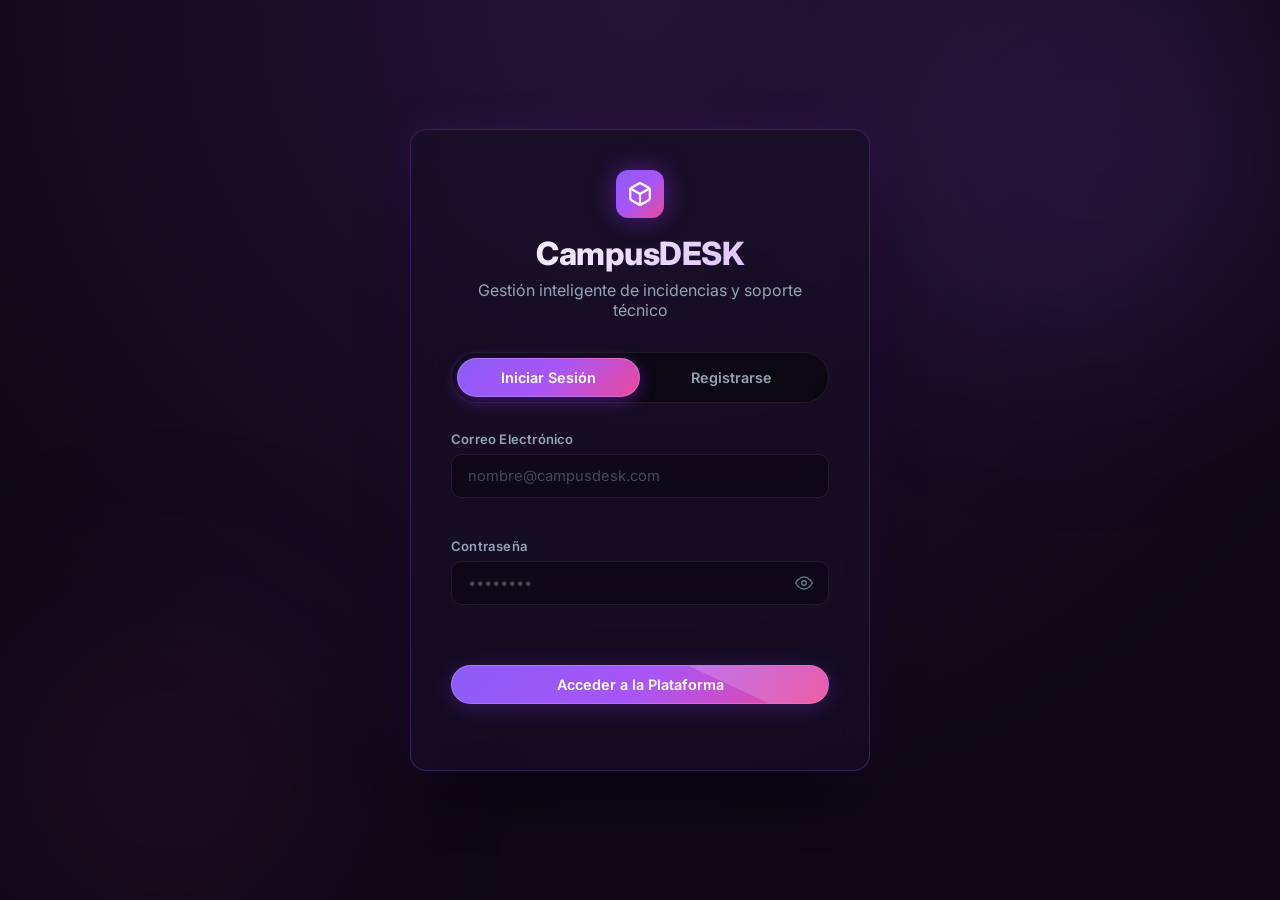
==== commit 9eed0609: "style, feat and fix: con css, js and html" ====
--- a/Fronted/index.html
+++ b/Fronted/index.html
@@ -4,43 +4,11 @@
     <meta charset="UTF-8">
     <meta name="viewport" content="width=device-width, initial-scale=1.0">
     <title>CampusDESK - Acceso</title>
-    <link href="https://fonts.googleapis.com/css2?family=Inter:wght@400;500;600;700&display=swap" rel="stylesheet">
+    <link href="https://fonts.googleapis.com/css2?family=Inter:wght@400;500;600;700;800&display=swap" rel="stylesheet">
     <link rel="stylesheet" href="css/variables.css">
     <link rel="stylesheet" href="css/base.css">
     <link rel="stylesheet" href="css/components.css">
     <link rel="stylesheet" href="css/pages.css">
-    <script>
-        // Funciones inmediatas de alternancia de pestañas
-        function switchToLogin() {
-            var tabL = document.getElementById('tab-login');
-            var tabR = document.getElementById('tab-register');
-            var formL = document.getElementById('login-form');
-            var formR = document.getElementById('register-form');
-            var verify = document.getElementById('verify-section');
-            var bar = document.getElementById('auth-tabs-bar');
-            if (tabL) tabL.className = 'auth-tab active';
-            if (tabR) tabR.className = 'auth-tab';
-            if (bar) bar.classList.remove('hidden');
-            if (formL) formL.classList.remove('hidden');
-            if (formR) formR.classList.add('hidden');
-            if (verify) verify.classList.add('hidden');
-        }
-
-        function switchToRegister() {
-            var tabL = document.getElementById('tab-login');
-            var tabR = document.getElementById('tab-register');
-            var formL = document.getElementById('login-form');
-            var formR = document.getElementById('register-form');
-            var verify = document.getElementById('verify-section');
-            var bar = document.getElementById('auth-tabs-bar');
-            if (tabR) tabR.className = 'auth-tab active';
-            if (tabL) tabL.className = 'auth-tab';
-            if (bar) bar.classList.remove('hidden');
-            if (formR) formR.classList.remove('hidden');
-            if (formL) formL.classList.add('hidden');
-            if (verify) verify.classList.add('hidden');
-        }
-    </script>
 </head>
 <body>
     <div class="purple-orb orb-1"></div>
@@ -48,15 +16,10 @@
     
     <div class="auth-page">
         <div class="glass-card auth-container">
-            <a href="landing.html" class="back-link">
-                <svg width="16" height="16" viewBox="0 0 24 24" fill="none" stroke="currentColor" stroke-width="2" stroke-linecap="round" stroke-linejoin="round"><line x1="19" y1="12" x2="5" y2="12"></line><polyline points="12 19 5 12 12 5"></polyline></svg>
-                Volver a la presentación
-            </a>
-
             <div class="auth-header">
                 <div style="display: flex; justify-content: center; margin-bottom: 1rem;">
-                    <div class="brand-icon" style="width: 48px; height: 48px;">
-                        <svg width="24" height="24" viewBox="0 0 24 24" fill="none" stroke="white" stroke-width="2" stroke-linecap="round" stroke-linejoin="round">
+                    <div class="brand-icon" style="width: 48px; height: 48px; border-radius: 12px;">
+                        <svg width="26" height="26" viewBox="0 0 24 24" fill="none" stroke="white" stroke-width="2" stroke-linecap="round" stroke-linejoin="round">
                             <path d="M21 16V8a2 2 0 0 0-1-1.73l-7-4a2 2 0 0 0-2 0l-7 4A2 2 0 0 0 3 8v8a2 2 0 0 0 1 1.73l7 4a2 2 0 0 0 2 0l7-4A2 2 0 0 0 21 16z"></path>
                             <polyline points="3.27 6.96 12 12.01 20.73 6.96"></polyline>
                             <line x1="12" y1="22.08" x2="12" y2="12"></line>
@@ -64,109 +27,81 @@
                     </div>
                 </div>
                 <h1>CampusDESK</h1>
-                <p class="text-muted">Gestión de incidencias y soporte técnico</p>
+                <p class="text-muted">Gestión inteligente de incidencias y soporte técnico</p>
             </div>
 
-            <div class="auth-tabs" id="auth-tabs-bar">
-                <button type="button" class="auth-tab active" id="tab-login" onclick="switchToLogin()">Iniciar Sesión</button>
-                <button type="button" class="auth-tab" id="tab-register" onclick="switchToRegister()">Registrarse</button>
+            <div class="auth-tabs" id="auth-tabs-bar" role="tablist">
+                <button type="button" class="auth-tab active" id="tab-login" role="tab" aria-selected="true" aria-controls="login-form">Iniciar Sesión</button>
+                <button type="button" class="auth-tab" id="tab-register" role="tab" aria-selected="false" aria-controls="register-form">Registrarse</button>
             </div>
 
             <!-- Login Form -->
-            <form id="login-form">
+            <form id="login-form" role="tabpanel" aria-labelledby="tab-login">
                 <div class="form-group">
                     <label class="form-label" for="login-email">Correo Electrónico</label>
-                    <input type="email" id="login-email" class="form-control" placeholder="nombre@campusdesk.com" required>
+                    <input type="email" id="login-email" class="form-control" placeholder="nombre@campusdesk.com" required autocomplete="email">
                     <span class="form-error" id="login-email-error"></span>
                 </div>
                 <div class="form-group">
                     <label class="form-label" for="login-password">Contraseña</label>
-                    <input type="password" id="login-password" class="form-control" placeholder="••••••••" required>
+                    <div class="password-wrapper">
+                        <input type="password" id="login-password" class="form-control" placeholder="••••••••" required autocomplete="current-password">
+                        <button type="button" class="btn-toggle-password" id="btn-toggle-login-pwd" aria-label="Mostrar u ocultar contraseña">
+                            <svg class="eye-open" width="18" height="18" viewBox="0 0 24 24" fill="none" stroke="currentColor" stroke-width="2" stroke-linecap="round" stroke-linejoin="round"><path d="M1 12s4-8 11-8 11 8 11 8-4 8-11 8-11-8-11-8z"></path><circle cx="12" cy="12" r="3"></circle></svg>
+                            <svg class="eye-closed hidden" width="18" height="18" viewBox="0 0 24 24" fill="none" stroke="currentColor" stroke-width="2" stroke-linecap="round" stroke-linejoin="round"><path d="M17.94 17.94A10.07 10.07 0 0 1 12 20c-7 0-11-8-11-8a18.45 18.45 0 0 1 5.06-5.94M9.9 4.24A9.12 9.12 0 0 1 12 4c7 0 11 8 11 8a18.5 18.5 0 0 1-2.16 3.19m-6.72-1.07a3 3 0 1 1-4.24-4.24"></path><line x1="1" y1="1" x2="23" y2="23"></line></svg>
+                        </button>
+                    </div>
                     <span class="form-error" id="login-password-error"></span>
                 </div>
-                <button type="submit" class="btn btn-primary" style="width: 100%; margin-top: 1rem;" id="btn-login">
-                    Acceder
+                <button type="submit" class="btn btn-primary" style="width: 100%; margin-top: 1.25rem;" id="btn-login">
+                    Acceder a la Plataforma
                 </button>
                 <div id="login-general-error" class="form-error text-center" style="margin-top: 10px;"></div>
             </form>
 
             <!-- Register Form -->
-            <form id="register-form" class="hidden">
+            <form id="register-form" class="hidden" role="tabpanel" aria-labelledby="tab-register">
                 <div style="display: grid; grid-template-columns: 1fr 1fr; gap: 1rem;">
                     <div class="form-group">
                         <label class="form-label" for="reg-firstname">Nombre</label>
-                        <input type="text" id="reg-firstname" class="form-control" placeholder="Juan" required>
+                        <input type="text" id="reg-firstname" class="form-control" placeholder="Juan" required autocomplete="given-name">
                         <span class="form-error" id="reg-firstname-error"></span>
                     </div>
                     <div class="form-group">
                         <label class="form-label" for="reg-lastname">Apellido</label>
-                        <input type="text" id="reg-lastname" class="form-control" placeholder="Pérez" required>
+                        <input type="text" id="reg-lastname" class="form-control" placeholder="Pérez" required autocomplete="family-name">
                         <span class="form-error" id="reg-lastname-error"></span>
                     </div>
                 </div>
                 <div class="form-group">
                     <label class="form-label" for="reg-email">Correo Electrónico</label>
-                    <input type="email" id="reg-email" class="form-control" placeholder="nombre@campusdesk.com" required>
+                    <input type="email" id="reg-email" class="form-control" placeholder="nombre@campusdesk.com" required autocomplete="email">
                     <span class="form-error" id="reg-email-error"></span>
                 </div>
                 <div class="form-group">
                     <label class="form-label" for="reg-password">Contraseña</label>
-                    <input type="password" id="reg-password" class="form-control" placeholder="••••••••" required minlength="6">
+                    <div class="password-wrapper">
+                        <input type="password" id="reg-password" class="form-control" placeholder="••••••••" required minlength="6" autocomplete="new-password">
+                        <button type="button" class="btn-toggle-password" id="btn-toggle-reg-pwd" aria-label="Mostrar u ocultar contraseña">
+                            <svg class="eye-open" width="18" height="18" viewBox="0 0 24 24" fill="none" stroke="currentColor" stroke-width="2" stroke-linecap="round" stroke-linejoin="round"><path d="M1 12s4-8 11-8 11 8 11 8-4 8-11 8-11-8-11-8z"></path><circle cx="12" cy="12" r="3"></circle></svg>
+                            <svg class="eye-closed hidden" width="18" height="18" viewBox="0 0 24 24" fill="none" stroke="currentColor" stroke-width="2" stroke-linecap="round" stroke-linejoin="round"><path d="M17.94 17.94A10.07 10.07 0 0 1 12 20c-7 0-11-8-11-8a18.45 18.45 0 0 1 5.06-5.94M9.9 4.24A9.12 9.12 0 0 1 12 4c7 0 11 8 11 8a18.5 18.5 0 0 1-2.16 3.19m-6.72-1.07a3 3 0 1 1-4.24-4.24"></path><line x1="1" y1="1" x2="23" y2="23"></line></svg>
+                        </button>
+                    </div>
+                    <!-- Indicador visual de fortaleza de contraseña -->
+                    <div class="password-strength-container" id="strength-container" style="display: none;">
+                        <div class="password-strength-track">
+                            <div class="password-strength-bar" id="strength-bar"></div>
+                        </div>
+                        <span class="password-strength-text" id="strength-text">Seguridad de contraseña</span>
+                    </div>
                     <span class="form-error" id="reg-password-error"></span>
                     <small class="text-muted" style="display:block; margin-top:4px; font-size:0.75rem;">Mínimo 6 caracteres</small>
                 </div>
-                <button type="submit" class="btn btn-primary" style="width: 100%; margin-top: 1rem;" id="btn-register">
-                    Registrarse
+                <button type="submit" class="btn btn-primary" style="width: 100%; margin-top: 1.25rem;" id="btn-register">
+                    Crear Cuenta
                 </button>
                 <div id="reg-general-error" class="form-error text-center" style="margin-top: 10px;"></div>
             </form>
-
-            <!-- Verification Code Form -->
-            <div id="verify-section" class="verify-box hidden">
-                <div style="margin-bottom: 1.25rem;">
-                    <div style="width: 48px; height: 48px; margin: 0 auto 12px; background: rgba(155, 48, 255, 0.15); border-radius: 50%; display: flex; align-items: center; justify-content: center; color: #c084fc;">
-                        <svg width="24" height="24" viewBox="0 0 24 24" fill="none" stroke="currentColor" stroke-width="2" stroke-linecap="round" stroke-linejoin="round">
-                            <rect x="2" y="4" width="20" height="16" rx="2"></rect>
-                            <path d="m22 7-8.97 5.7a1.94 1.94 0 0 1-2.06 0L2 7"></path>
-                        </svg>
-                    </div>
-                    <h2 style="font-size: 1.3rem; margin-bottom: 6px;">Verifica tu Correo</h2>
-                    <p class="text-muted" style="font-size: 0.88rem; line-height: 1.4;">
-                        Ingresa el código de 6 dígitos que enviamos a:<br>
-                        <strong id="verify-email-display" style="color: #ffffff; word-break: break-all;"></strong>
-                    </p>
-                </div>
-
-                <form id="verify-form">
-                    <div class="code-inputs" id="code-inputs-container">
-                        <input type="text" inputmode="numeric" maxlength="1" class="code-digit" autocomplete="off">
-                        <input type="text" inputmode="numeric" maxlength="1" class="code-digit" autocomplete="off">
-                        <input type="text" inputmode="numeric" maxlength="1" class="code-digit" autocomplete="off">
-                        <input type="text" inputmode="numeric" maxlength="1" class="code-digit" autocomplete="off">
-                        <input type="text" inputmode="numeric" maxlength="1" class="code-digit" autocomplete="off">
-                        <input type="text" inputmode="numeric" maxlength="1" class="code-digit" autocomplete="off">
-                    </div>
-                    <span class="form-error text-center" id="verify-code-error" style="margin-bottom: 1rem;"></span>
-
-                    <button type="submit" class="btn btn-primary" style="width: 100%;" id="btn-verify-submit">
-                        Verificar Cuenta
-                    </button>
-                </form>
-
-                <div style="margin-top: 1.5rem; display: flex; flex-direction: column; gap: 8px; font-size: 0.85rem;">
-                    <div>
-                        <span class="text-muted">¿No recibiste el correo?</span>
-                        <button type="button" class="btn-link" id="btn-resend-code">Reenviar código</button>
-                        <span id="resend-timer" class="text-muted" style="display: none;">(espera <span id="timer-count">45</span>s)</span>
-                    </div>
-                    <div>
-                        <button type="button" class="btn-link" id="btn-back-login-from-verify" onclick="switchToLogin()">
-                            ← Volver al inicio de sesión
-                        </button>
-                    </div>
-                </div>
-            </div>
-
         </div>
     </div>
 
--- a/Fronted/css/variables.css
+++ b/Fronted/css/variables.css
@@ -1,36 +1,45 @@
 :root {
   /* Fondo general - Deep dark violet con iluminación ambiental */
-  --bg-page: #100b18;
-  --bg-page-gradient: radial-gradient(circle at 50% 0%, #2b173e 0%, #100b18 70%);
+  --bg-page: #0d0814;
+  --bg-page-gradient: radial-gradient(circle at 50% 0%, #251336 0%, #0d0814 75%);
   
-  /* Layout */
-  --bg-sidebar: #09060f;
-  --bg-main: linear-gradient(135deg, #110a1b 0%, #1e112e 100%);
-  --bg-card: rgba(22, 14, 34, 0.75);
-  --bg-card-hover: rgba(30, 20, 48, 0.85);
-  --bg-glass-subtle: rgba(255, 255, 255, 0.03);
+  /* Layout y Glassmorphism */
+  --bg-sidebar: #090510;
+  --bg-main: linear-gradient(145deg, #120a1d 0%, #1b0e2b 100%);
+  --bg-card: rgba(23, 14, 38, 0.72);
+  --bg-card-hover: rgba(35, 20, 58, 0.85);
+  --bg-glass-subtle: rgba(255, 255, 255, 0.035);
+  --bg-input: rgba(12, 7, 20, 0.65);
+  --bg-input-focus: rgba(18, 10, 32, 0.85);
   
-  /* Acentos y brillos modernos */
+  /* Acentos y brillos morados modernos */
   --accent: #9b30ff;
   --accent-primary: #9b30ff;
   --accent-hover: #b046ff;
-  --accent-gradient: linear-gradient(135deg, #8b5cf6 0%, #c026d3 50%, #ec4899 100%);
+  --accent-light: #c084fc;
+  --accent-dark: #6b21a8;
+  --accent-gradient: linear-gradient(135deg, #8b5cf6 0%, #a855f7 50%, #ec4899 100%);
+  --accent-gradient-subtle: linear-gradient(135deg, rgba(139, 92, 246, 0.2) 0%, rgba(236, 72, 153, 0.15) 100%);
   --accent-glow: 0 0 25px rgba(155, 48, 255, 0.45);
-  --accent-glow-subtle: 0 4px 20px rgba(155, 48, 255, 0.2);
+  --accent-glow-subtle: 0 4px 20px rgba(155, 48, 255, 0.25);
+  --accent-glow-strong: 0 0 35px rgba(168, 85, 247, 0.65);
   
   /* Sombras Glass */
-  --card-shadow: 0 12px 36px -10px rgba(0, 0, 0, 0.65);
-  --card-shadow-hover: 0 18px 45px -8px rgba(139, 92, 246, 0.25);
+  --card-shadow: 0 14px 38px -10px rgba(0, 0, 0, 0.65), 0 0 0 1px rgba(255, 255, 255, 0.05);
+  --card-shadow-hover: 0 20px 48px -10px rgba(0, 0, 0, 0.75), 0 0 28px rgba(155, 48, 255, 0.25), 0 0 0 1px rgba(168, 85, 247, 0.35);
+  --modal-shadow: 0 30px 70px -15px rgba(0, 0, 0, 0.85), 0 0 35px rgba(155, 48, 255, 0.2);
   
   /* Textos */
-  --text-primary: #fbfbfb;
-  --text-secondary: #a1a1aa;
-  --text-muted: #71717a;
+  --text-primary: #f8fafc;
+  --text-secondary: #94a3b8;
+  --text-muted: #64748b;
+  --text-inverse: #090510;
   
   /* Bordes */
   --border: rgba(255, 255, 255, 0.08);
-  --border-hover: rgba(168, 85, 247, 0.38);
-  --border-focus: rgba(168, 85, 247, 0.65);
+  --border-subtle: rgba(255, 255, 255, 0.04);
+  --border-hover: rgba(168, 85, 247, 0.45);
+  --border-focus: rgba(168, 85, 247, 0.75);
   
   /* Estados (Tickets) */
   --color-opened: #38bdf8;      /* Azul cian moderno */
@@ -45,10 +54,21 @@
   --color-high: #fb923c;        /* Naranja */
   --color-critic: #f87171;      /* Rojo coral */
   
-  /* Tipografía */
+  /* Roles */
+  --role-admin: #c084fc;        /* Violeta Admin */
+  --role-technician: #38bdf8;   /* Azul Técnico */
+  --role-user: #34d399;         /* Esmeralda Usuario */
+  
+  /* Tipografía y bordes */
   --font-family: 'Inter', system-ui, -apple-system, BlinkMacSystemFont, 'Segoe UI', Roboto, sans-serif;
-  --radius-sm: 8px;
-  --radius-md: 14px;
+  --radius-xs: 6px;
+  --radius-sm: 10px;
+  --radius-md: 16px;
   --radius-lg: 24px;
   --radius-full: 9999px;
+  
+  /* Animaciones y Transiciones */
+  --transition-fast: 0.18s cubic-bezier(0.4, 0, 0.2, 1);
+  --transition-normal: 0.28s cubic-bezier(0.4, 0, 0.2, 1);
+  --transition-bounce: 0.4s cubic-bezier(0.34, 1.56, 0.64, 1);
 }
--- a/Fronted/css/base.css
+++ b/Fronted/css/base.css
@@ -2,6 +2,10 @@
   margin: 0;
   padding: 0;
   box-sizing: border-box;
+}
+
+html, body {
+  height: 100%;
 }
 
 body {
@@ -18,24 +22,24 @@
 
 /* Scrollbar styling */
 ::-webkit-scrollbar {
-  width: 7px;
-  height: 7px;
+  width: 8px;
+  height: 8px;
 }
 ::-webkit-scrollbar-track {
   background: rgba(0, 0, 0, 0.25); 
 }
 ::-webkit-scrollbar-thumb {
-  background: rgba(255, 255, 255, 0.12); 
-  border-radius: 4px;
+  background: rgba(255, 255, 255, 0.14); 
+  border-radius: var(--radius-full);
 }
 ::-webkit-scrollbar-thumb:hover {
-  background: rgba(168, 85, 247, 0.4); 
+  background: rgba(168, 85, 247, 0.5); 
 }
 
 a {
   color: var(--text-primary);
   text-decoration: none;
-  transition: all 0.25s ease;
+  transition: var(--transition-normal);
 }
 
 ul {
@@ -56,8 +60,16 @@
   color: inherit;
 }
 
-/* Layout App (Sidebar + Main) */
-.app-container {
+/* Accesibilidad: Foco visible universal */
+:focus-visible {
+  outline: 2px solid var(--accent);
+  outline-offset: 3px;
+  border-radius: var(--radius-xs);
+}
+
+/* Layout App (Sidebar + Main) - Soporta tanto .app-container como .app-layout */
+.app-container,
+.app-layout {
   display: flex;
   width: 100vw;
   height: 100vh;
@@ -79,12 +91,15 @@
   display: flex;
   flex-direction: column;
   overflow: hidden;
+  min-width: 0;
+  position: relative;
 }
 
 .content-scroll {
   flex: 1;
   overflow-y: auto;
   padding: 2rem;
+  scroll-behavior: smooth;
 }
 
 /* Header */
@@ -92,69 +107,177 @@
   display: flex;
   justify-content: space-between;
   align-items: center;
-  padding: 1.5rem 2rem;
+  padding: 1.25rem 2rem;
   border-bottom: 1px solid var(--border);
-  background: rgba(14, 9, 23, 0.4);
-  backdrop-filter: blur(12px);
+  background: rgba(14, 9, 23, 0.5);
+  backdrop-filter: blur(14px);
+  -webkit-backdrop-filter: blur(14px);
+  z-index: 5;
+}
+
+.header-title {
+  display: flex;
+  align-items: center;
+  gap: 1rem;
 }
 
 .header-title h2 {
-  font-size: 1.5rem;
+  font-size: 1.45rem;
   font-weight: 700;
-  letter-spacing: -0.3px;
+  letter-spacing: -0.4px;
   line-height: 1.3;
+  background: linear-gradient(135deg, #ffffff 0%, #e2e8f0 100%);
+  -webkit-background-clip: text;
+  -webkit-text-fill-color: transparent;
 }
 
 .text-muted {
   color: var(--text-secondary);
 }
 
+/* Botón Hamburguesa móvil */
+.btn-mobile-nav {
+  display: none;
+  align-items: center;
+  justify-content: center;
+  width: 38px;
+  height: 38px;
+  border-radius: var(--radius-sm);
+  background: rgba(255, 255, 255, 0.05);
+  border: 1px solid var(--border);
+  color: var(--text-primary);
+  margin-right: 0.5rem;
+  transition: var(--transition-fast);
+}
+
+.btn-mobile-nav:hover {
+  background: rgba(155, 48, 255, 0.15);
+  border-color: var(--border-hover);
+  color: var(--accent-light);
+}
+
+/* Telón / Backdrop de sidebar móvil */
+.sidebar-backdrop {
+  display: none;
+  position: fixed;
+  inset: 0;
+  background: rgba(0, 0, 0, 0.75);
+  backdrop-filter: blur(4px);
+  -webkit-backdrop-filter: blur(4px);
+  z-index: 99;
+  opacity: 0;
+  pointer-events: none;
+  transition: opacity 0.3s ease;
+}
+
+.sidebar-backdrop.active {
+  opacity: 1;
+  pointer-events: auto;
+}
+
 /* Orbes decorativos ambientales */
 @keyframes orbFloat {
-  0%, 100% { transform: translate(0, 0) scale(1); }
-  50% { transform: translate(-30px, 30px) scale(1.12); }
+  0%, 100% {
+    transform: translate(0, 0) scale(1);
+  }
+  50% {
+    transform: translate(-35px, 35px) scale(1.15);
+  }
 }
 
 @keyframes orbFloatAlt {
-  0%, 100% { transform: translate(0, 0) scale(1); }
-  50% { transform: translate(30px, -25px) scale(1.08); }
+  0%, 100% {
+    transform: translate(0, 0) scale(1);
+  }
+  50% {
+    transform: translate(40px, -30px) scale(1.1);
+  }
 }
 
 .purple-orb {
   position: fixed;
   border-radius: 50%;
-  filter: blur(80px);
+  filter: blur(90px);
   z-index: 0;
   pointer-events: none;
-  opacity: 0.65;
+  opacity: 0.6;
 }
 
 .orb-1 { 
-  width: 550px;
-  height: 550px;
-  top: -120px; 
+  width: 580px;
+  height: 580px;
+  top: -140px; 
   right: -100px;
-  background: radial-gradient(circle, rgba(168, 85, 247, 0.22) 0%, rgba(139, 92, 246, 0.05) 50%, rgba(0,0,0,0) 75%);
-  animation: orbFloat 14s ease-in-out infinite alternate;
+  background: radial-gradient(circle, rgba(168, 85, 247, 0.25) 0%, rgba(139, 92, 246, 0.08) 55%, rgba(0,0,0,0) 75%);
+  animation: orbFloat 16s ease-in-out infinite alternate;
 }
 
 .orb-2 { 
-  width: 500px;
-  height: 500px;
-  bottom: -120px; 
-  left: -80px;
-  background: radial-gradient(circle, rgba(192, 38, 211, 0.18) 0%, rgba(99, 102, 241, 0.06) 50%, rgba(0,0,0,0) 75%);
-  animation: orbFloatAlt 18s ease-in-out infinite alternate-reverse;
-}
-
-/* Responsive */
-@media (max-width: 768px) {
-  .app-container {
+  width: 520px;
+  height: 520px;
+  bottom: -130px; 
+  left: -90px;
+  background: radial-gradient(circle, rgba(236, 72, 153, 0.18) 0%, rgba(147, 51, 234, 0.07) 50%, rgba(0,0,0,0) 75%);
+  animation: orbFloatAlt 20s ease-in-out infinite alternate-reverse;
+}
+
+/* Responsive & Mobile Drawer */
+@media (max-width: 860px) {
+  .btn-mobile-nav {
+    display: inline-flex;
+  }
+  
+  .sidebar-backdrop {
+    display: block;
+  }
+  
+  .app-container,
+  .app-layout {
     flex-direction: column;
-  }
+    height: 100vh;
+  }
+
+  .sidebar {
+    position: fixed;
+    top: 0;
+    bottom: 0;
+    left: 0;
+    width: 280px;
+    height: 100%;
+    z-index: 100;
+    transform: translateX(-100%);
+    box-shadow: 10px 0 30px rgba(0, 0, 0, 0.7);
+    transition: transform 0.3s cubic-bezier(0.4, 0, 0.2, 1);
+  }
+
+  .sidebar.open {
+    transform: translateX(0);
+  }
+
   .main-content {
-    border-radius: var(--radius-lg) var(--radius-lg) 0 0;
+    border-radius: 0;
     margin: 0;
-    margin-top: 60px;
-  }
-}
+    height: 100%;
+  }
+
+  .top-header {
+    padding: 1rem 1.25rem;
+  }
+
+  .content-scroll {
+    padding: 1.25rem 1rem;
+  }
+}
+
+/* Accesibilidad: Respetar prefers-reduced-motion */
+@media (prefers-reduced-motion: reduce) {
+  *, *::before, *::after {
+    animation-duration: 0.001ms !important;
+    animation-iteration-count: 1 !important;
+    transition-duration: 0.001ms !important;
+    scroll-behavior: auto !important;
+  }
+  .purple-orb {
+    animation: none !important;
+  }
+}
--- a/Fronted/css/components.css
+++ b/Fronted/css/components.css
@@ -1,13 +1,16 @@
-/* Sidebar */
+/* ==============================================================================
+   SIDEBAR
+   ============================================================================== */
 .sidebar {
   width: 260px;
   background: var(--bg-sidebar);
   display: flex;
   flex-direction: column;
   padding: 1.5rem;
-  transition: transform 0.3s ease;
   border-right: 1px solid var(--border);
   z-index: 10;
+  transition: transform var(--transition-normal);
+  user-select: none;
 }
 
 .brand {
@@ -19,56 +22,76 @@
 }
 
 .brand-icon {
-  width: 34px;
-  height: 34px;
+  width: 36px;
+  height: 36px;
   background: var(--accent-gradient);
-  border-radius: 9px;
+  border-radius: var(--radius-sm);
   display: flex;
   align-items: center;
   justify-content: center;
   box-shadow: var(--accent-glow);
-  transition: transform 0.3s cubic-bezier(0.34, 1.56, 0.64, 1);
-}
-
-.brand-icon:hover {
-  transform: rotate(10deg) scale(1.08);
+  transition: transform var(--transition-bounce);
+  flex-shrink: 0;
+}
+
+.brand:hover .brand-icon {
+  transform: rotate(8deg) scale(1.08);
 }
 
 .brand-text {
   font-size: 1.25rem;
   font-weight: 700;
   letter-spacing: -0.5px;
-  background: linear-gradient(135deg, #ffffff 0%, #d4b8ff 100%);
+  background: linear-gradient(135deg, #ffffff 0%, #d8b4fe 100%);
   -webkit-background-clip: text;
   -webkit-text-fill-color: transparent;
 }
 
 .btn-new-ticket {
-  display: flex;
+  display: inline-flex;
   align-items: center;
   justify-content: center;
-  gap: 8px;
+  gap: 10px;
   width: 100%;
-  padding: 12px 16px;
-  background: linear-gradient(135deg, rgba(155, 48, 255, 0.15) 0%, rgba(192, 38, 211, 0.1) 100%);
-  border: 1px solid rgba(168, 85, 247, 0.35);
-  border-radius: var(--radius-sm);
+  padding: 12px 18px;
+  background: linear-gradient(135deg, rgba(155, 48, 255, 0.2) 0%, rgba(192, 38, 211, 0.15) 100%);
+  border: 1px solid rgba(168, 85, 247, 0.4);
+  border-radius: var(--radius-full);
   color: var(--text-primary);
   font-weight: 600;
-  transition: all 0.25s cubic-bezier(0.4, 0, 0.2, 1);
+  font-size: 0.92rem;
   margin-bottom: 2rem;
-  box-shadow: 0 4px 16px rgba(0, 0, 0, 0.2);
+  box-shadow: 0 4px 16px rgba(0, 0, 0, 0.25);
+  position: relative;
+  overflow: hidden;
+  transition: all var(--transition-normal);
+}
+
+.btn-new-ticket::after {
+  content: '';
+  position: absolute;
+  top: -50%;
+  left: -50%;
+  width: 200%;
+  height: 200%;
+  background: linear-gradient(60deg, transparent, rgba(255, 255, 255, 0.12), transparent);
+  transform: rotate(25deg) translateY(-100%);
+  transition: transform 0.6s ease;
 }
 
 .btn-new-ticket:hover {
-  border-color: rgba(168, 85, 247, 0.7);
-  background: linear-gradient(135deg, rgba(155, 48, 255, 0.3) 0%, rgba(192, 38, 211, 0.2) 100%);
+  border-color: rgba(168, 85, 247, 0.8);
+  background: linear-gradient(135deg, rgba(155, 48, 255, 0.35) 0%, rgba(192, 38, 211, 0.25) 100%);
   transform: translateY(-2px);
-  box-shadow: 0 6px 20px rgba(155, 48, 255, 0.3);
+  box-shadow: 0 8px 24px rgba(155, 48, 255, 0.35);
+}
+
+.btn-new-ticket:hover::after {
+  transform: rotate(25deg) translateY(100%);
 }
 
 .nav-section {
-  margin-bottom: 2rem;
+  margin-bottom: 1.75rem;
 }
 
 .nav-label {
@@ -76,15 +99,15 @@
   text-transform: uppercase;
   color: var(--text-muted);
   font-weight: 700;
-  letter-spacing: 0.75px;
-  margin-bottom: 0.75rem;
-  padding-left: 12px;
+  letter-spacing: 0.8px;
+  margin-bottom: 0.65rem;
+  padding-left: 14px;
 }
 
 .nav-menu {
   display: flex;
   flex-direction: column;
-  gap: 4px;
+  gap: 6px;
 }
 
 .nav-item {
@@ -96,37 +119,45 @@
   color: var(--text-secondary);
   font-weight: 500;
   font-size: 0.92rem;
-  transition: all 0.2s cubic-bezier(0.4, 0, 0.2, 1);
+  transition: all var(--transition-fast);
   border: 1px solid transparent;
+  position: relative;
 }
 
 .nav-item svg {
   width: 18px;
   height: 18px;
-  transition: transform 0.2s ease;
+  transition: transform var(--transition-fast);
+  flex-shrink: 0;
 }
 
 .nav-item:hover {
   color: var(--text-primary);
   background: rgba(255, 255, 255, 0.05);
   transform: translateX(4px);
-  border-color: rgba(255, 255, 255, 0.04);
+  border-color: rgba(255, 255, 255, 0.06);
 }
 
 .nav-item:hover svg {
-  transform: scale(1.1);
+  transform: scale(1.12);
+  color: var(--accent-light);
 }
 
 .nav-item.active {
-  color: var(--text-primary);
-  background: linear-gradient(90deg, rgba(155, 48, 255, 0.18) 0%, rgba(155, 48, 255, 0.04) 100%);
-  border: 1px solid rgba(168, 85, 247, 0.3);
+  color: #ffffff;
+  background: linear-gradient(90deg, rgba(155, 48, 255, 0.22) 0%, rgba(155, 48, 255, 0.06) 100%);
+  border: 1px solid rgba(168, 85, 247, 0.35);
   box-shadow: inset 3px 0 0 var(--accent);
+  font-weight: 600;
+}
+
+.nav-item.active svg {
+  color: var(--accent-light);
 }
 
 .user-card {
   margin-top: auto;
-  padding-top: 1.5rem;
+  padding-top: 1.25rem;
   border-top: 1px solid var(--border);
   display: flex;
   flex-direction: column;
@@ -140,8 +171,8 @@
 }
 
 .avatar {
-  width: 38px;
-  height: 38px;
+  width: 40px;
+  height: 40px;
   border-radius: 50%;
   background: var(--accent-gradient);
   display: flex;
@@ -149,19 +180,24 @@
   justify-content: center;
   font-weight: 700;
   font-size: 0.95rem;
-  box-shadow: 0 2px 12px rgba(155, 48, 255, 0.4);
+  box-shadow: 0 4px 14px rgba(155, 48, 255, 0.4);
   color: white;
+  flex-shrink: 0;
 }
 
 .user-details {
   display: flex;
   flex-direction: column;
+  min-width: 0;
 }
 
 .user-name {
   font-size: 0.9rem;
   font-weight: 600;
   color: var(--text-primary);
+  white-space: nowrap;
+  overflow: hidden;
+  text-overflow: ellipsis;
 }
 
 .user-role {
@@ -169,77 +205,53 @@
   color: var(--text-secondary);
   text-transform: uppercase;
   letter-spacing: 0.5px;
+  font-weight: 600;
 }
 
 .btn-logout {
   width: 100%;
-  padding: 8px;
+  padding: 8px 14px;
   border: 1px solid var(--border);
-  border-radius: var(--radius-sm);
+  border-radius: var(--radius-full);
   color: var(--text-secondary);
   font-size: 0.85rem;
-  transition: all 0.2s ease;
-  background: rgba(0, 0, 0, 0.2);
+  font-weight: 500;
+  transition: all var(--transition-fast);
+  background: rgba(0, 0, 0, 0.25);
+  display: flex;
+  align-items: center;
+  justify-content: center;
+  gap: 8px;
 }
 
 .btn-logout:hover {
-  background: rgba(239, 68, 68, 0.12);
-  color: #f87171;
-  border-color: rgba(239, 68, 68, 0.3);
+  background: rgba(239, 68, 68, 0.15);
+  color: #fca5a5;
+  border-color: rgba(239, 68, 68, 0.4);
   transform: translateY(-1px);
 }
 
-/* Table */
-.tickets-table-container {
-  width: 100%;
-  overflow-x: auto;
-}
-
-.tickets-table {
-  width: 100%;
-  border-collapse: collapse;
-  text-align: left;
-}
-
-.tickets-table th {
-  padding: 16px 20px;
-  color: var(--text-muted);
-  font-weight: 600;
-  font-size: 0.78rem;
-  text-transform: uppercase;
-  letter-spacing: 0.7px;
-  border-bottom: 1px solid var(--border);
-  background: rgba(0, 0, 0, 0.15);
-}
-
-.tickets-table td {
-  padding: 16px 20px;
-  border-bottom: 1px solid var(--border);
-  font-size: 0.92rem;
-}
-
-.tickets-table tbody tr {
-  cursor: pointer;
-  transition: all 0.2s cubic-bezier(0.4, 0, 0.2, 1);
-}
-
-.tickets-table tbody tr:hover {
-  background: rgba(255, 255, 255, 0.04);
-  transform: translateX(4px);
-  box-shadow: inset 3px 0 0 var(--accent);
-}
-
-/* Buttons */
+/* ==============================================================================
+   BUTTONS (Pills con microinteracciones y efectos de brillo)
+   ============================================================================== */
 .btn {
   display: inline-flex;
   align-items: center;
   justify-content: center;
-  padding: 10px 20px;
-  border-radius: var(--radius-sm);
+  gap: 8px;
+  padding: 10px 22px;
+  border-radius: var(--radius-full);
   font-size: 0.9rem;
   font-weight: 600;
-  transition: all 0.25s cubic-bezier(0.4, 0, 0.2, 1);
-  gap: 8px;
+  transition: all var(--transition-normal);
+  position: relative;
+  overflow: hidden;
+  cursor: pointer;
+  user-select: none;
+}
+
+.btn:active:not(:disabled) {
+  transform: scale(0.97);
 }
 
 .btn:disabled {
@@ -250,101 +262,750 @@
 
 .btn-primary {
   background: var(--accent-gradient);
-  color: white;
+  color: #ffffff;
   box-shadow: var(--accent-glow-subtle);
-  border: 1px solid rgba(255, 255, 255, 0.12);
+  border: 1px solid rgba(255, 255, 255, 0.18);
+}
+
+.btn-primary::after {
+  content: '';
+  position: absolute;
+  top: -50%;
+  left: -50%;
+  width: 200%;
+  height: 200%;
+  background: linear-gradient(60deg, transparent, rgba(255, 255, 255, 0.2), transparent);
+  transform: rotate(25deg) translateY(-100%);
+  transition: transform 0.65s ease;
 }
 
 .btn-primary:hover:not(:disabled) {
   transform: translateY(-2px);
   box-shadow: 0 8px 25px rgba(155, 48, 255, 0.5);
-  filter: brightness(1.08);
-}
-
-.btn-primary:active:not(:disabled) {
-  transform: translateY(0);
+  filter: brightness(1.1);
+}
+
+.btn-primary:hover:not(:disabled)::after {
+  transform: rotate(25deg) translateY(100%);
 }
 
 .btn-secondary {
   background: rgba(255, 255, 255, 0.05);
   border: 1px solid var(--border);
   color: var(--text-primary);
+  backdrop-filter: blur(8px);
 }
 
 .btn-secondary:hover:not(:disabled) {
   background: rgba(255, 255, 255, 0.1);
-  border-color: rgba(255, 255, 255, 0.25);
+  border-color: rgba(168, 85, 247, 0.4);
   transform: translateY(-1px);
-}
-
-/* Cards */
+  color: #ffffff;
+}
+
+.btn-danger {
+  background: rgba(239, 68, 68, 0.15);
+  border: 1px solid rgba(239, 68, 68, 0.35);
+  color: #f87171;
+}
+
+.btn-danger:hover:not(:disabled) {
+  background: rgba(239, 68, 68, 0.25);
+  border-color: rgba(239, 68, 68, 0.6);
+  color: #ffffff;
+  transform: translateY(-1px);
+}
+
+/* Efecto Ripple al hacer clic */
+.ripple {
+  position: absolute;
+  border-radius: 50%;
+  transform: scale(0);
+  animation: rippleAnimation 0.6s linear;
+  background: rgba(255, 255, 255, 0.35);
+  pointer-events: none;
+}
+
+@keyframes rippleAnimation {
+  to {
+    transform: scale(4);
+    opacity: 0;
+  }
+}
+
+/* ==============================================================================
+   CARDS & GLASSMORPHISM
+   ============================================================================== */
 .glass-card {
   background: var(--bg-card);
   border: 1px solid var(--border);
   border-radius: var(--radius-md);
   padding: 1.5rem;
-  backdrop-filter: blur(14px);
+  backdrop-filter: blur(16px);
+  -webkit-backdrop-filter: blur(16px);
   box-shadow: var(--card-shadow);
-  transition: transform 0.25s ease, box-shadow 0.25s ease, border-color 0.25s ease;
-  animation: fadeIn 0.4s ease-out;
+  transition: transform var(--transition-normal), box-shadow var(--transition-normal), border-color var(--transition-normal);
   position: relative;
+  overflow: hidden;
 }
 
 .glass-card:hover {
   border-color: var(--border-hover);
-}
-
-/* Forms */
+  box-shadow: var(--card-shadow-hover);
+}
+
+/* ==============================================================================
+   STEPPER ANIMADO DEL CICLO DE VIDA (ABIERTA -> ASIGNADA -> EN_PROCESO -> RESUELTA -> CERRADA)
+   ============================================================================== */
+.stepper {
+  display: flex;
+  align-items: center;
+  justify-content: space-between;
+  width: 100%;
+  position: relative;
+  padding: 1.5rem 0.5rem 0.75rem 0.5rem;
+}
+
+.step {
+  display: flex;
+  flex-direction: column;
+  align-items: center;
+  position: relative;
+  flex: 1;
+  z-index: 2;
+  transition: all var(--transition-normal);
+}
+
+/* Línea conectora entre pasos */
+.step:not(:last-child)::after {
+  content: '';
+  position: absolute;
+  top: 20px;
+  left: 50%;
+  width: 100%;
+  height: 3px;
+  background: rgba(255, 255, 255, 0.08);
+  z-index: -1;
+  transition: background 0.4s ease;
+}
+
+.step.completed:not(:last-child)::after {
+  background: linear-gradient(90deg, #9b30ff 0%, #a855f7 100%);
+  box-shadow: 0 0 10px rgba(155, 48, 255, 0.5);
+}
+
+.step-marker {
+  width: 40px;
+  height: 40px;
+  border-radius: 50%;
+  background: rgba(18, 11, 28, 0.95);
+  border: 2px solid rgba(255, 255, 255, 0.15);
+  display: flex;
+  align-items: center;
+  justify-content: center;
+  font-weight: 700;
+  font-size: 0.9rem;
+  color: var(--text-muted);
+  margin-bottom: 0.75rem;
+  transition: all 0.3s cubic-bezier(0.34, 1.56, 0.64, 1);
+}
+
+.step-label {
+  font-size: 0.75rem;
+  font-weight: 600;
+  color: var(--text-muted);
+  text-transform: uppercase;
+  letter-spacing: 0.6px;
+  text-align: center;
+  transition: color var(--transition-fast);
+}
+
+/* Paso Activo */
+.step.active .step-marker {
+  border-color: var(--accent);
+  background: #180d2b;
+  color: #ffffff;
+  box-shadow: 0 0 0 5px rgba(155, 48, 255, 0.25), 0 0 20px rgba(155, 48, 255, 0.6);
+  transform: scale(1.15);
+  animation: pulseMarker 2s infinite ease-in-out;
+}
+
+.step.active .step-label {
+  color: #ffffff;
+  font-weight: 700;
+  text-shadow: 0 0 10px rgba(155, 48, 255, 0.5);
+}
+
+/* Paso Completado */
+.step.completed .step-marker {
+  background: var(--accent-gradient);
+  border-color: transparent;
+  color: #ffffff;
+  box-shadow: 0 0 14px rgba(155, 48, 255, 0.45);
+}
+
+.step.completed .step-label {
+  color: var(--accent-light);
+}
+
+@keyframes pulseMarker {
+  0%, 100% {
+    box-shadow: 0 0 0 4px rgba(155, 48, 255, 0.25), 0 0 18px rgba(155, 48, 255, 0.6);
+  }
+  50% {
+    box-shadow: 0 0 0 8px rgba(155, 48, 255, 0.1), 0 0 28px rgba(155, 48, 255, 0.85);
+  }
+}
+
+@media (max-width: 680px) {
+  .step-label {
+    font-size: 0.65rem;
+    letter-spacing: 0.2px;
+  }
+  .step-marker {
+    width: 32px;
+    height: 32px;
+    font-size: 0.8rem;
+  }
+  .step:not(:last-child)::after {
+    top: 16px;
+  }
+}
+
+/* ==============================================================================
+   COMMENTS (BURBUJAS TIPO CHAT CON ROLES Y AVATAR)
+   ============================================================================== */
+.comments-section h3 {
+  font-size: 1.15rem;
+  font-weight: 700;
+  letter-spacing: -0.3px;
+  margin-bottom: 1rem;
+}
+
+.comment-list {
+  display: flex;
+  flex-direction: column;
+  gap: 1.25rem;
+}
+
+.comment {
+  display: flex;
+  gap: 12px;
+  align-items: flex-start;
+  animation: commentFadeIn 0.35s ease-out;
+}
+
+@keyframes commentFadeIn {
+  from { opacity: 0; transform: translateY(10px); }
+  to { opacity: 1; transform: translateY(0); }
+}
+
+.comment-avatar {
+  width: 38px;
+  height: 38px;
+  border-radius: 50%;
+  display: flex;
+  align-items: center;
+  justify-content: center;
+  font-weight: 700;
+  font-size: 0.9rem;
+  color: white;
+  flex-shrink: 0;
+  box-shadow: 0 4px 12px rgba(0, 0, 0, 0.4);
+}
+
+/* Roles en avatar de comentarios */
+.comment-avatar.role-admin {
+  background: linear-gradient(135deg, #a855f7 0%, #ec4899 100%);
+  border: 2px solid rgba(236, 72, 153, 0.4);
+}
+
+.comment-avatar.role-technician {
+  background: linear-gradient(135deg, #38bdf8 0%, #6366f1 100%);
+  border: 2px solid rgba(56, 189, 248, 0.4);
+}
+
+.comment-avatar.role-user {
+  background: linear-gradient(135deg, #34d399 0%, #059669 100%);
+  border: 2px solid rgba(52, 211, 153, 0.4);
+}
+
+.comment-bubble {
+  flex: 1;
+  background: rgba(18, 11, 28, 0.7);
+  border: 1px solid var(--border);
+  border-radius: 18px 18px 18px 4px;
+  padding: 1rem 1.25rem;
+  box-shadow: 0 4px 18px rgba(0, 0, 0, 0.35);
+  position: relative;
+  transition: border-color var(--transition-fast);
+}
+
+.comment-bubble:hover {
+  border-color: rgba(168, 85, 247, 0.35);
+}
+
+.comment-header {
+  display: flex;
+  justify-content: space-between;
+  align-items: center;
+  margin-bottom: 0.5rem;
+  gap: 8px;
+  flex-wrap: wrap;
+}
+
+.comment-author-wrap {
+  display: flex;
+  align-items: center;
+  gap: 8px;
+}
+
+.comment-author {
+  font-weight: 600;
+  font-size: 0.9rem;
+  color: var(--text-primary);
+}
+
+.comment-role-tag {
+  font-size: 0.68rem;
+  font-weight: 600;
+  padding: 2px 8px;
+  border-radius: var(--radius-full);
+  text-transform: uppercase;
+  letter-spacing: 0.4px;
+}
+
+.comment-role-tag.admin {
+  background: rgba(168, 85, 247, 0.15);
+  color: #c084fc;
+  border: 1px solid rgba(168, 85, 247, 0.35);
+}
+
+.comment-role-tag.technician {
+  background: rgba(56, 189, 248, 0.15);
+  color: #38bdf8;
+  border: 1px solid rgba(56, 189, 248, 0.35);
+}
+
+.comment-role-tag.user {
+  background: rgba(52, 211, 153, 0.15);
+  color: #34d399;
+  border: 1px solid rgba(52, 211, 153, 0.35);
+}
+
+.comment-date {
+  font-size: 0.75rem;
+  color: var(--text-muted);
+}
+
+.comment-text {
+  font-size: 0.92rem;
+  line-height: 1.55;
+  color: #e2e8f0;
+  word-break: break-word;
+}
+
+/* ==============================================================================
+   TIMELINE VERTICAL DE AUDITORÍA / HISTORIAL
+   ============================================================================== */
+.timeline {
+  display: flex;
+  flex-direction: column;
+  gap: 1.5rem;
+  position: relative;
+  padding-left: 28px;
+  margin-top: 1rem;
+}
+
+.timeline::before {
+  content: '';
+  position: absolute;
+  left: 8px;
+  top: 8px;
+  bottom: 8px;
+  width: 2px;
+  background: linear-gradient(180deg, var(--accent) 0%, rgba(168, 85, 247, 0.2) 100%);
+  box-shadow: 0 0 8px rgba(155, 48, 255, 0.4);
+}
+
+.timeline-item {
+  position: relative;
+  animation: fadeIn 0.35s ease-out;
+}
+
+.timeline-item::before {
+  content: '';
+  position: absolute;
+  left: -28px;
+  top: 4px;
+  width: 14px;
+  height: 14px;
+  border-radius: 50%;
+  background: var(--accent);
+  border: 3px solid var(--bg-sidebar);
+  box-shadow: 0 0 12px rgba(155, 48, 255, 0.85);
+  transition: transform var(--transition-fast);
+}
+
+.timeline-item:hover::before {
+  transform: scale(1.3);
+}
+
+.timeline-date {
+  font-size: 0.74rem;
+  color: var(--text-muted);
+  margin-bottom: 4px;
+  font-weight: 500;
+}
+
+.timeline-content {
+  font-size: 0.9rem;
+  color: var(--text-primary);
+  line-height: 1.45;
+}
+
+/* ==============================================================================
+   FORMULARIOS, LABELS FLOTANTES Y PASSWORD STRENGTH
+   ============================================================================== */
 .form-group {
   margin-bottom: 1.25rem;
+  position: relative;
 }
 
 .form-label {
   display: block;
-  font-size: 0.85rem;
-  font-weight: 500;
+  font-size: 0.82rem;
+  font-weight: 600;
   color: var(--text-secondary);
-  margin-bottom: 0.5rem;
+  margin-bottom: 0.45rem;
+  letter-spacing: 0.2px;
+  transition: color var(--transition-fast);
+}
+
+.form-group:focus-within .form-label {
+  color: var(--accent-light);
 }
 
 .form-control {
   width: 100%;
   padding: 12px 16px;
-  background: rgba(0, 0, 0, 0.35);
+  background: var(--bg-input);
   border: 1px solid var(--border);
   border-radius: var(--radius-sm);
   color: var(--text-primary);
-  font-size: 0.95rem;
-  transition: all 0.2s cubic-bezier(0.4, 0, 0.2, 1);
+  font-size: 0.92rem;
+  transition: all var(--transition-fast);
+  backdrop-filter: blur(10px);
 }
 
 .form-control:focus {
   outline: none;
   border-color: var(--border-focus);
-  box-shadow: 0 0 0 3px rgba(155, 48, 255, 0.25);
-  background: rgba(0, 0, 0, 0.55);
+  box-shadow: 0 0 0 3px rgba(155, 48, 255, 0.25), 0 0 15px rgba(155, 48, 255, 0.2);
+  background: var(--bg-input-focus);
 }
 
 .form-control::placeholder {
   color: rgba(255, 255, 255, 0.25);
 }
 
-/* Modal con apertura elástica */
+/* Input con wrapper para toggle de password */
+.password-wrapper {
+  position: relative;
+  display: flex;
+  align-items: center;
+}
+
+.password-wrapper .form-control {
+  padding-right: 44px;
+}
+
+.btn-toggle-password {
+  position: absolute;
+  right: 12px;
+  background: transparent;
+  border: none;
+  color: var(--text-muted);
+  cursor: pointer;
+  padding: 4px;
+  display: flex;
+  align-items: center;
+  justify-content: center;
+  border-radius: var(--radius-xs);
+  transition: color var(--transition-fast);
+}
+
+.btn-toggle-password:hover {
+  color: var(--accent-light);
+}
+
+/* Indicador de Fortaleza de Contraseña */
+.password-strength-container {
+  margin-top: 8px;
+  display: flex;
+  flex-direction: column;
+  gap: 4px;
+}
+
+.password-strength-track {
+  width: 100%;
+  height: 4px;
+  background: rgba(255, 255, 255, 0.1);
+  border-radius: var(--radius-full);
+  overflow: hidden;
+}
+
+.password-strength-bar {
+  height: 100%;
+  width: 0%;
+  transition: width 0.3s ease, background 0.3s ease;
+  border-radius: var(--radius-full);
+}
+
+.strength-weak {
+  width: 30%;
+  background: #f87171;
+  box-shadow: 0 0 8px rgba(248, 113, 113, 0.6);
+}
+
+.strength-medium {
+  width: 65%;
+  background: #fbbf24;
+  box-shadow: 0 0 8px rgba(251, 191, 36, 0.6);
+}
+
+.strength-strong {
+  width: 100%;
+  background: #34d399;
+  box-shadow: 0 0 8px rgba(52, 211, 153, 0.6);
+}
+
+.password-strength-text {
+  font-size: 0.72rem;
+  font-weight: 500;
+  color: var(--text-muted);
+  transition: color var(--transition-fast);
+}
+
+.form-error {
+  color: #f87171;
+  font-size: 0.8rem;
+  margin-top: 4px;
+  display: block;
+  min-height: 16px;
+  transition: opacity var(--transition-fast);
+}
+
+/* ==============================================================================
+   TABLA DE TICKETS MEJORADA
+   ============================================================================== */
+.tickets-table-container {
+  width: 100%;
+  overflow-x: auto;
+  border-radius: var(--radius-md);
+}
+
+.tickets-table {
+  width: 100%;
+  border-collapse: collapse;
+  text-align: left;
+}
+
+.tickets-table th {
+  padding: 16px 20px;
+  color: var(--text-muted);
+  font-weight: 600;
+  font-size: 0.78rem;
+  text-transform: uppercase;
+  letter-spacing: 0.7px;
+  border-bottom: 1px solid var(--border);
+  background: rgba(8, 4, 14, 0.4);
+}
+
+.tickets-table td {
+  padding: 16px 20px;
+  border-bottom: 1px solid var(--border-subtle);
+  font-size: 0.92rem;
+  vertical-align: middle;
+}
+
+.tickets-table tbody tr {
+  cursor: pointer;
+  transition: all var(--transition-fast);
+  position: relative;
+}
+
+.tickets-table tbody tr:hover {
+  background: rgba(155, 48, 255, 0.07);
+  box-shadow: inset 3px 0 0 var(--accent);
+}
+
+.tickets-table tbody tr:hover td {
+  color: #ffffff;
+}
+
+/* Quick Action visible al pasar el mouse */
+.btn-quick-view {
+  opacity: 0;
+  transform: translateX(-6px);
+  transition: all var(--transition-fast);
+  display: inline-flex;
+  align-items: center;
+  gap: 4px;
+  padding: 4px 10px;
+  font-size: 0.75rem;
+  font-weight: 600;
+  border-radius: var(--radius-full);
+  background: rgba(155, 48, 255, 0.2);
+  border: 1px solid rgba(168, 85, 247, 0.4);
+  color: #d8b4fe;
+}
+
+.tickets-table tbody tr:hover .btn-quick-view {
+  opacity: 1;
+  transform: translateX(0);
+}
+
+/* ==============================================================================
+   BADGES (CON PUNTOS INDICADORES Y BORDES LUMINOSOS)
+   ============================================================================== */
+.badge {
+  padding: 4px 12px;
+  border-radius: var(--radius-full);
+  font-size: 0.75rem;
+  font-weight: 600;
+  display: inline-flex;
+  align-items: center;
+  gap: 6px;
+  letter-spacing: 0.3px;
+  transition: all var(--transition-fast);
+  white-space: nowrap;
+}
+
+.badge::before {
+  content: '';
+  width: 6px;
+  height: 6px;
+  border-radius: 50%;
+  display: inline-block;
+}
+
+.badge:hover {
+  transform: scale(1.05);
+}
+
+/* Estados */
+.badge-state-OPENED {
+  background: rgba(56, 189, 248, 0.14);
+  color: #38bdf8;
+  border: 1px solid rgba(56, 189, 248, 0.35);
+}
+.badge-state-OPENED::before { background: #38bdf8; box-shadow: 0 0 6px #38bdf8; }
+
+.badge-state-ASSIGNED {
+  background: rgba(167, 139, 250, 0.14);
+  color: #a78bfa;
+  border: 1px solid rgba(167, 139, 250, 0.35);
+}
+.badge-state-ASSIGNED::before { background: #a78bfa; box-shadow: 0 0 6px #a78bfa; }
+
+.badge-state-IN_PROCESS {
+  background: rgba(251, 191, 36, 0.14);
+  color: #fbbf24;
+  border: 1px solid rgba(251, 191, 36, 0.35);
+}
+.badge-state-IN_PROCESS::before { background: #fbbf24; box-shadow: 0 0 6px #fbbf24; }
+
+.badge-state-RESOLVED {
+  background: rgba(52, 211, 153, 0.14);
+  color: #34d399;
+  border: 1px solid rgba(52, 211, 153, 0.35);
+}
+.badge-state-RESOLVED::before { background: #34d399; box-shadow: 0 0 6px #34d399; }
+
+.badge-state-CLOSED {
+  background: rgba(148, 163, 184, 0.14);
+  color: #94a3b8;
+  border: 1px solid rgba(148, 163, 184, 0.35);
+}
+.badge-state-CLOSED::before { background: #94a3b8; }
+
+/* Prioridades */
+.badge-priority-LOW {
+  background: rgba(52, 211, 153, 0.12);
+  color: #34d399;
+  border: 1px solid rgba(52, 211, 153, 0.3);
+}
+.badge-priority-LOW::before { background: #34d399; }
+
+.badge-priority-MEDIUM {
+  background: rgba(251, 191, 36, 0.12);
+  color: #fbbf24;
+  border: 1px solid rgba(251, 191, 36, 0.3);
+}
+.badge-priority-MEDIUM::before { background: #fbbf24; }
+
+.badge-priority-HIGH {
+  background: rgba(251, 146, 60, 0.12);
+  color: #fb923c;
+  border: 1px solid rgba(251, 146, 60, 0.3);
+}
+.badge-priority-HIGH::before { background: #fb923c; }
+
+.badge-priority-CRITIC {
+  background: rgba(248, 113, 113, 0.14);
+  color: #f87171;
+  border: 1px solid rgba(248, 113, 113, 0.35);
+}
+.badge-priority-CRITIC::before { background: #f87171; box-shadow: 0 0 6px #f87171; }
+
+/* ==============================================================================
+   SKELETON LOADERS
+   ============================================================================== */
+@keyframes shimmer {
+  0% { background-position: -200% 0; }
+  100% { background-position: 200% 0; }
+}
+
+.skeleton {
+  background: linear-gradient(90deg, rgba(255, 255, 255, 0.04) 25%, rgba(255, 255, 255, 0.1) 50%, rgba(255, 255, 255, 0.04) 75%);
+  background-size: 200% 100%;
+  animation: shimmer 1.8s infinite ease-in-out;
+  border-radius: var(--radius-xs);
+  display: inline-block;
+}
+
+.skeleton-text {
+  height: 14px;
+  width: 100%;
+}
+
+.skeleton-pill {
+  height: 24px;
+  width: 75px;
+  border-radius: var(--radius-full);
+}
+
+.skeleton-circle {
+  border-radius: 50%;
+}
+
+/* ==============================================================================
+   MODALES (APERTURA SUAVE CON ESCALA Y BLUR)
+   ============================================================================== */
 .modal-overlay {
   position: fixed;
-  top: 0;
-  left: 0;
-  right: 0;
-  bottom: 0;
-  background: rgba(0, 0, 0, 0.75);
-  backdrop-filter: blur(8px);
+  inset: 0;
+  background: rgba(6, 3, 10, 0.8);
+  backdrop-filter: blur(10px);
+  -webkit-backdrop-filter: blur(10px);
   display: flex;
   align-items: center;
   justify-content: center;
   z-index: 1000;
   opacity: 0;
   pointer-events: none;
-  transition: opacity 0.3s cubic-bezier(0.4, 0, 0.2, 1);
+  transition: opacity 0.28s cubic-bezier(0.4, 0, 0.2, 1);
 }
 
 .modal-overlay.active {
@@ -353,15 +1014,16 @@
 }
 
 .modal {
-  background: #150d22;
-  border: 1px solid rgba(168, 85, 247, 0.25);
+  background: #150d24;
+  border: 1px solid rgba(168, 85, 247, 0.3);
   border-radius: var(--radius-md);
   width: 90%;
-  max-width: 500px;
+  max-width: 520px;
   transform: scale(0.92) translateY(20px);
   opacity: 0;
-  transition: all 0.3s cubic-bezier(0.34, 1.56, 0.64, 1);
-  box-shadow: 0 25px 60px -10px rgba(0, 0, 0, 0.8), 0 0 30px rgba(155, 48, 255, 0.15);
+  transition: all 0.32s cubic-bezier(0.34, 1.56, 0.64, 1);
+  box-shadow: var(--modal-shadow);
+  overflow: hidden;
 }
 
 .modal-overlay.active .modal {
@@ -370,44 +1032,53 @@
 }
 
 .modal-header {
-  padding: 1.25rem 1.5rem;
+  padding: 1.25rem 1.75rem;
   border-bottom: 1px solid var(--border);
   display: flex;
   justify-content: space-between;
   align-items: center;
+  background: rgba(255, 255, 255, 0.02);
 }
 
 .modal-title {
-  font-size: 1.15rem;
+  font-size: 1.2rem;
   font-weight: 700;
-  letter-spacing: -0.2px;
+  letter-spacing: -0.3px;
+  color: var(--text-primary);
 }
 
 .btn-close {
-  opacity: 0.6;
-  transition: all 0.2s;
+  color: var(--text-muted);
   font-size: 1.25rem;
+  padding: 4px;
+  border-radius: var(--radius-xs);
+  transition: all var(--transition-fast);
+  display: flex;
+  align-items: center;
+  justify-content: center;
 }
 
 .btn-close:hover {
-  opacity: 1;
-  transform: scale(1.15);
   color: #f87171;
+  transform: scale(1.15) rotate(90deg);
 }
 
 .modal-body {
-  padding: 1.5rem;
+  padding: 1.75rem;
 }
 
 .modal-footer {
-  padding: 1.25rem 1.5rem;
+  padding: 1.25rem 1.75rem;
   border-top: 1px solid var(--border);
   display: flex;
   justify-content: flex-end;
-  gap: 1rem;
-}
-
-/* Toast */
+  gap: 0.75rem;
+  background: rgba(0, 0, 0, 0.2);
+}
+
+/* ==============================================================================
+   TOASTS (ANIMADOS CON RESORTE Y BORDE LUMINOSO)
+   ============================================================================== */
 .toast-container {
   position: fixed;
   bottom: 2rem;
@@ -415,21 +1086,25 @@
   z-index: 9999;
   display: flex;
   flex-direction: column;
-  gap: 10px;
+  gap: 12px;
+  pointer-events: none;
 }
 
 .toast {
-  padding: 14px 20px;
-  border-radius: var(--radius-sm);
-  background: #181028;
-  border: 1px solid rgba(255, 255, 255, 0.1);
+  padding: 14px 22px;
+  border-radius: var(--radius-md);
+  background: #180e29;
+  border: 1px solid rgba(255, 255, 255, 0.12);
   color: white;
   display: flex;
   align-items: center;
   gap: 12px;
-  box-shadow: 0 12px 30px rgba(0, 0, 0, 0.5);
+  box-shadow: 0 16px 36px rgba(0, 0, 0, 0.65), 0 0 20px rgba(155, 48, 255, 0.2);
   transform: translateX(120%);
-  transition: transform 0.35s cubic-bezier(0.175, 0.885, 0.32, 1.275);
+  transition: transform 0.38s cubic-bezier(0.175, 0.885, 0.32, 1.275), opacity 0.3s ease;
+  pointer-events: auto;
+  min-width: 280px;
+  max-width: 420px;
 }
 
 .toast.show {
@@ -440,34 +1115,92 @@
 .toast.error { border-left: 4px solid var(--color-critic); }
 .toast.info { border-left: 4px solid var(--color-opened); }
 
-/* Badges */
-.badge {
-  padding: 4px 12px;
+/* ==============================================================================
+   SPINNER & MICRO-INTERACCIONES
+   ============================================================================== */
+.spinner {
+  width: 22px;
+  height: 22px;
+  border: 2px solid rgba(255, 255, 255, 0.2);
+  border-radius: 50%;
+  border-top-color: var(--accent);
+  animation: spin 0.75s linear infinite;
+  display: inline-block;
+}
+
+@keyframes spin {
+  to { transform: rotate(360deg); }
+}
+
+@keyframes fadeIn {
+  from { opacity: 0; transform: translateY(8px); }
+  to { opacity: 1; transform: translateY(0); }
+}
+
+/* ==============================================================================
+   ESTADOS VACÍOS ILUSTRADOS (SVG INLINE)
+   ============================================================================== */
+.empty-state {
+  display: flex;
+  flex-direction: column;
+  align-items: center;
+  justify-content: center;
+  padding: 3.5rem 2rem;
+  text-align: center;
+  animation: fadeIn 0.4s ease-out;
+}
+
+.empty-state svg {
+  width: 56px !important;
+  height: 56px !important;
+  max-width: 56px !important;
+  max-height: 56px !important;
+  display: block;
+  margin: 0 auto 1.25rem auto;
+  color: #c084fc;
+  filter: drop-shadow(0 4px 18px rgba(155, 48, 255, 0.45));
+}
+
+.empty-state h3 {
+  font-size: 1.25rem;
+  font-weight: 700;
+  color: var(--text-primary);
+  margin-bottom: 0.5rem;
+  letter-spacing: -0.3px;
+}
+
+.empty-state p {
+  font-size: 0.9rem;
+  max-width: 380px;
+  line-height: 1.5;
+  color: var(--text-secondary);
+  margin: 0 auto 1.25rem auto;
+}
+
+.empty-state .btn-reset-filters {
+  display: inline-flex;
+  align-items: center;
+  gap: 8px;
+  padding: 8px 20px;
+  background: rgba(155, 48, 255, 0.15);
+  border: 1px solid rgba(168, 85, 247, 0.4);
   border-radius: var(--radius-full);
-  font-size: 0.75rem;
-  font-weight: 600;
-  display: inline-flex;
-  align-items: center;
-  letter-spacing: 0.4px;
-  transition: all 0.2s cubic-bezier(0.4, 0, 0.2, 1);
-}
-
-.badge:hover {
-  transform: scale(1.05);
-}
-
-.badge-state-OPENED { background: rgba(56, 189, 248, 0.15); color: #38bdf8; border: 1px solid rgba(56, 189, 248, 0.35); }
-.badge-state-ASSIGNED { background: rgba(167, 139, 250, 0.15); color: #a78bfa; border: 1px solid rgba(167, 139, 250, 0.35); }
-.badge-state-IN_PROCESS { background: rgba(251, 191, 36, 0.15); color: #fbbf24; border: 1px solid rgba(251, 191, 36, 0.35); }
-.badge-state-RESOLVED { background: rgba(52, 211, 153, 0.15); color: #34d399; border: 1px solid rgba(52, 211, 153, 0.35); }
-.badge-state-CLOSED { background: rgba(148, 163, 184, 0.15); color: #94a3b8; border: 1px solid rgba(148, 163, 184, 0.35); }
-
-.badge-priority-LOW { background: rgba(52, 211, 153, 0.12); color: #34d399; border: 1px solid rgba(52, 211, 153, 0.25); }
-.badge-priority-MEDIUM { background: rgba(251, 191, 36, 0.12); color: #fbbf24; border: 1px solid rgba(251, 191, 36, 0.25); }
-.badge-priority-HIGH { background: rgba(251, 146, 60, 0.12); color: #fb923c; border: 1px solid rgba(251, 146, 60, 0.25); }
-.badge-priority-CRITIC { background: rgba(248, 113, 113, 0.12); color: #f87171; border: 1px solid rgba(248, 113, 113, 0.25); }
-
-/* Interactive Role Option Cards */
+  color: #d8b4fe;
+  font-size: 0.88rem;
+  font-weight: 600;
+  cursor: pointer;
+  transition: all var(--transition-normal);
+}
+
+.empty-state .btn-reset-filters:hover {
+  background: rgba(155, 48, 255, 0.3);
+  border-color: rgba(168, 85, 247, 0.8);
+  color: #ffffff;
+  transform: translateY(-2px);
+  box-shadow: 0 4px 16px rgba(155, 48, 255, 0.35);
+}
+
+/* Interactive Role Option Cards (Admin) */
 .role-option-card {
   display: flex;
   align-items: center;
@@ -477,7 +1210,7 @@
   border: 1px solid var(--border);
   border-radius: var(--radius-sm);
   cursor: pointer;
-  transition: all 0.25s cubic-bezier(0.4, 0, 0.2, 1);
+  transition: all var(--transition-normal);
 }
 
 .role-option-card:hover {
@@ -487,7 +1220,7 @@
   box-shadow: 0 4px 15px rgba(155, 48, 255, 0.15);
 }
 
-.role-option-card input[type=\"checkbox\"] {
+.role-option-card input[type="checkbox"] {
   accent-color: var(--accent);
   width: 18px;
   height: 18px;
@@ -503,90 +1236,6 @@
   font-size: 0.95rem;
   display: flex;
   align-items: center;
-}
-
-/* Spinner */
-.spinner {
-  width: 24px;
-  height: 24px;
-  border: 2px solid rgba(255, 255, 255, 0.2);
-  border-radius: 50%;
-  border-top-color: var(--accent);
-  animation: spin 0.8s linear infinite;
-  display: inline-block;
-}
-
-@keyframes spin {
-  to { transform: rotate(360deg); }
-}
-
-@keyframes fadeIn {
-  from { opacity: 0; transform: translateY(8px); }
-  to { opacity: 1; transform: translateY(0); }
-}
-
-/* ==============================================================================
-   EMPTY STATE COMPONENT (Soluciona el problema de la imagen rota)
-   ============================================================================== */
-.empty-state {
-  display: flex;
-  flex-direction: column;
-  align-items: center;
-  justify-content: center;
-  padding: 4rem 2rem;
-  text-align: center;
-  animation: fadeIn 0.35s ease-out;
-}
-
-.empty-state svg {
-  width: 52px !important;
-  height: 52px !important;
-  max-width: 52px !important;
-  max-height: 52px !important;
-  display: block;
-  margin: 0 auto 1.25rem auto;
-  color: #c084fc;
-  filter: drop-shadow(0 4px 16px rgba(155, 48, 255, 0.4));
-  stroke-width: 1.5;
-}
-
-.empty-state h3 {
-  font-size: 1.25rem;
-  font-weight: 700;
-  color: var(--text-primary);
-  margin-bottom: 0.5rem;
-  letter-spacing: -0.3px;
-}
-
-.empty-state p {
-  font-size: 0.9rem;
-  max-width: 380px;
-  line-height: 1.5;
-  color: var(--text-secondary);
-  margin: 0 auto 1.25rem auto;
-}
-
-.empty-state .btn-reset-filters {
-  display: inline-flex;
-  align-items: center;
-  gap: 8px;
-  padding: 8px 18px;
-  background: rgba(155, 48, 255, 0.12);
-  border: 1px solid rgba(168, 85, 247, 0.35);
-  border-radius: var(--radius-sm);
-  color: #d8b4fe;
-  font-size: 0.88rem;
-  font-weight: 500;
-  cursor: pointer;
-  transition: all 0.25s ease;
-}
-
-.empty-state .btn-reset-filters:hover {
-  background: rgba(155, 48, 255, 0.28);
-  border-color: rgba(168, 85, 247, 0.7);
-  color: #ffffff;
-  transform: translateY(-2px);
-  box-shadow: 0 4px 15px rgba(155, 48, 255, 0.3);
 }
 
 /* Utilities */
--- a/Fronted/css/pages.css
+++ b/Fronted/css/pages.css
@@ -1,6 +1,10 @@
-/* Pages specific styles */
-
-/* Login / Register Page */
+/* ==============================================================================
+   PAGES SPECIFIC STYLES
+   ============================================================================== */
+
+/* ==============================================================================
+   1. AUTH PAGE (LOGIN & REGISTRO CON TRANSICIÓN SUAVE ENTRE TABS)
+   ============================================================================== */
 .auth-page {
   display: flex;
   align-items: center;
@@ -8,20 +12,30 @@
   min-height: 100vh;
   width: 100vw;
   padding: 1.5rem;
+  position: relative;
+  z-index: 1;
 }
 
 .auth-container {
   width: 100%;
-  max-width: 440px;
-  padding: 2.25rem;
+  max-width: 460px;
+  padding: 2.5rem;
   z-index: 10;
   animation: authEntrance 0.5s cubic-bezier(0.34, 1.56, 0.64, 1);
-  box-shadow: 0 25px 60px -15px rgba(0, 0, 0, 0.7), 0 0 40px rgba(155, 48, 255, 0.12);
+  box-shadow: 0 25px 60px -15px rgba(0, 0, 0, 0.8), 0 0 40px rgba(155, 48, 255, 0.15);
+  border: 1px solid rgba(168, 85, 247, 0.25);
+  position: relative;
 }
 
 @keyframes authEntrance {
-  from { opacity: 0; transform: scale(0.94) translateY(24px); }
-  to { opacity: 1; transform: scale(1) translateY(0); }
+  from {
+    opacity: 0;
+    transform: scale(0.92) translateY(25px);
+  }
+  to {
+    opacity: 1;
+    transform: scale(1) translateY(0);
+  }
 }
 
 .back-link {
@@ -30,12 +44,12 @@
   gap: 8px;
   font-size: 0.85rem;
   color: var(--text-secondary);
-  margin-bottom: 1.25rem;
-  transition: all 0.2s ease;
+  margin-bottom: 1.5rem;
+  transition: all var(--transition-fast);
 }
 
 .back-link:hover {
-  color: #c084fc;
+  color: var(--accent-light);
   transform: translateX(-3px);
 }
 
@@ -45,8 +59,8 @@
 }
 
 .auth-header h1 {
-  font-size: 2.1rem;
-  font-weight: 700;
+  font-size: 2rem;
+  font-weight: 800;
   letter-spacing: -0.5px;
   margin-bottom: 0.4rem;
   background: linear-gradient(135deg, #ffffff 0%, #d8b4fe 100%);
@@ -54,305 +68,332 @@
   -webkit-text-fill-color: transparent;
 }
 
+/* Tabs con deslizador animado */
 .auth-tabs {
   display: flex;
   margin-bottom: 1.75rem;
-  background: rgba(0, 0, 0, 0.4);
-  border-radius: var(--radius-sm);
-  padding: 4px;
+  background: rgba(0, 0, 0, 0.45);
+  border-radius: var(--radius-full);
+  padding: 5px;
   border: 1px solid var(--border);
+  position: relative;
 }
 
 .auth-tab {
   flex: 1;
-  padding: 10px;
+  padding: 10px 16px;
   text-align: center;
+  border-radius: var(--radius-full);
+  color: var(--text-secondary);
+  font-weight: 600;
+  font-size: 0.9rem;
+  transition: all 0.28s cubic-bezier(0.4, 0, 0.2, 1);
+  cursor: pointer;
+  border: 1px solid transparent;
+}
+
+.auth-tab.active {
+  background: var(--accent-gradient);
+  color: #ffffff;
+  box-shadow: 0 4px 16px rgba(155, 48, 255, 0.4);
+  border-color: rgba(255, 255, 255, 0.2);
+}
+
+.auth-tab:not(.active):hover {
+  color: var(--text-primary);
+  background: rgba(255, 255, 255, 0.05);
+}
+
+/* Transición suave para los formularios auth */
+#login-form,
+#register-form {
+  animation: authFormSlide 0.35s cubic-bezier(0.4, 0, 0.2, 1);
+}
+
+@keyframes authFormSlide {
+  from {
+    opacity: 0;
+    transform: translateY(12px);
+  }
+  to {
+    opacity: 1;
+    transform: translateY(0);
+  }
+}
+
+/* ==============================================================================
+   2. DASHBOARD
+   ============================================================================== */
+.stats-grid {
+  display: grid;
+  grid-template-columns: repeat(auto-fit, minmax(190px, 1fr));
+  gap: 1.25rem;
+  margin-bottom: 2rem;
+}
+
+.stat-card {
+  display: flex;
+  align-items: center;
+  gap: 1.25rem;
+  padding: 1.4rem;
+  animation: cardEntrance 0.5s ease-out forwards;
+  opacity: 0;
+  transform: translateY(16px);
+}
+
+.stat-card:nth-child(1) { animation-delay: 0.05s; }
+.stat-card:nth-child(2) { animation-delay: 0.1s; }
+.stat-card:nth-child(3) { animation-delay: 0.15s; }
+.stat-card:nth-child(4) { animation-delay: 0.2s; }
+.stat-card:nth-child(5) { animation-delay: 0.25s; }
+.stat-card:nth-child(6) { animation-delay: 0.3s; }
+
+@keyframes cardEntrance {
+  to {
+    opacity: 1;
+    transform: translateY(0);
+  }
+}
+
+.stat-card:hover {
+  transform: translateY(-4px);
+  border-color: rgba(168, 85, 247, 0.5);
+  box-shadow: var(--card-shadow-hover);
+}
+
+.stat-icon {
+  width: 50px;
+  height: 50px;
   border-radius: var(--radius-sm);
+  display: flex;
+  align-items: center;
+  justify-content: center;
+  flex-shrink: 0;
+  transition: transform 0.3s cubic-bezier(0.34, 1.56, 0.64, 1);
+}
+
+.stat-card:hover .stat-icon {
+  transform: scale(1.12) rotate(6deg);
+}
+
+.stat-icon.total {
+  color: #c084fc;
+  background: rgba(155, 48, 255, 0.16);
+  box-shadow: 0 4px 18px rgba(155, 48, 255, 0.3);
+  border: 1px solid rgba(168, 85, 247, 0.3);
+}
+
+.stat-icon.opened {
+  color: #38bdf8;
+  background: rgba(56, 189, 248, 0.16);
+  box-shadow: 0 4px 18px rgba(56, 189, 248, 0.3);
+  border: 1px solid rgba(56, 189, 248, 0.3);
+}
+
+.stat-icon.assigned {
+  color: #a78bfa;
+  background: rgba(167, 139, 250, 0.16);
+  box-shadow: 0 4px 18px rgba(167, 139, 250, 0.3);
+  border: 1px solid rgba(167, 139, 250, 0.3);
+}
+
+.stat-icon.in-process {
+  color: #fbbf24;
+  background: rgba(251, 191, 36, 0.16);
+  box-shadow: 0 4px 18px rgba(251, 191, 36, 0.3);
+  border: 1px solid rgba(251, 191, 36, 0.3);
+}
+
+.stat-icon.resolved {
+  color: #34d399;
+  background: rgba(52, 211, 153, 0.16);
+  box-shadow: 0 4px 18px rgba(52, 211, 153, 0.3);
+  border: 1px solid rgba(52, 211, 153, 0.3);
+}
+
+.stat-icon.closed {
+  color: #94a3b8;
+  background: rgba(148, 163, 184, 0.16);
+  box-shadow: 0 4px 18px rgba(148, 163, 184, 0.3);
+  border: 1px solid rgba(148, 163, 184, 0.3);
+}
+
+.stat-info {
+  display: flex;
+  flex-direction: column;
+}
+
+.stat-info h3 {
+  font-size: 2.1rem;
+  font-weight: 800;
+  line-height: 1.1;
+  margin-bottom: 2px;
+  letter-spacing: -0.5px;
+  color: #ffffff;
+}
+
+.stat-info p {
+  font-size: 0.82rem;
   color: var(--text-secondary);
   font-weight: 500;
-  font-size: 0.9rem;
-  transition: all 0.25s cubic-bezier(0.4, 0, 0.2, 1);
-}
-
-.auth-tab.active {
-  background: var(--bg-card-hover);
-  color: var(--text-primary);
-  font-weight: 600;
-  box-shadow: 0 4px 15px rgba(155, 48, 255, 0.3);
-  border: 1px solid rgba(168, 85, 247, 0.3);
-}
-
-.form-error {
-  color: #f87171;
-  font-size: 0.82rem;
-  margin-top: 4px;
-  display: block;
-  min-height: 16px;
-}
-
-/* Verification Box */
-.verify-box {
-  animation: fadeIn 0.35s ease-out;
-}
-
-.code-inputs {
-  display: flex;
+}
+
+/* Gráfico animado */
+.chart-container {
+  height: 290px;
+  width: 100%;
+  display: flex;
+  align-items: flex-end;
+  justify-content: space-around;
+  gap: 1.5rem;
+  padding: 1.75rem 1rem 1rem 1rem;
+  border-bottom: 1px solid var(--border);
+}
+
+.bar-wrap {
+  display: flex;
+  flex-direction: column;
+  align-items: center;
   gap: 8px;
-  justify-content: center;
-  margin: 1.5rem 0;
-}
-
-.code-digit {
-  width: 48px;
-  height: 56px;
-  font-size: 1.5rem;
-  font-weight: 700;
-  text-align: center;
-  border-radius: var(--radius-sm);
-  background: rgba(0, 0, 0, 0.45);
-  border: 1px solid var(--border);
-  color: #ffffff;
-  transition: all 0.2s ease;
-}
-
-.code-digit:focus {
-  outline: none;
-  border-color: var(--accent);
-  box-shadow: 0 0 16px rgba(155, 48, 255, 0.45);
-  background: rgba(155, 48, 255, 0.12);
-  transform: translateY(-2px);
-}
-
-.btn-link {
-  background: none;
-  border: none;
-  color: #c084fc;
-  font-size: 0.86rem;
-  font-weight: 500;
-  cursor: pointer;
-  text-decoration: underline;
-  text-underline-offset: 3px;
-  transition: color 0.2s ease;
-}
-
-.btn-link:hover {
-  color: #f3e8ff;
-}
-
-.btn-link:disabled {
-  color: var(--text-muted);
-  cursor: not-allowed;
-  text-decoration: none;
-}
-
-/* Dashboard */
-.stats-grid {
-  display: grid;
-  grid-template-columns: repeat(auto-fit, minmax(210px, 1fr));
-  gap: 1.5rem;
-  margin-bottom: 2rem;
-}
-
-.stat-card {
-  display: flex;
-  align-items: center;
-  gap: 1.25rem;
-  padding: 1.5rem;
-  transition: all 0.25s cubic-bezier(0.4, 0, 0.2, 1);
-}
-
-.stat-card:hover {
-  transform: translateY(-4px);
-  border-color: rgba(168, 85, 247, 0.45);
-  box-shadow: var(--card-shadow-hover);
-}
-
-.stat-icon {
-  width: 52px;
-  height: 52px;
-  border-radius: 14px;
-  display: flex;
-  align-items: center;
-  justify-content: center;
-  background: rgba(255, 255, 255, 0.05);
-  transition: transform 0.3s ease;
-}
-
-.stat-card:hover .stat-icon {
-  transform: scale(1.1) rotate(5deg);
-}
-
-.stat-icon.total { color: #c084fc; background: rgba(155, 48, 255, 0.15); box-shadow: 0 4px 15px rgba(155, 48, 255, 0.25); }
-.stat-icon.opened { color: #38bdf8; background: rgba(56, 189, 248, 0.15); box-shadow: 0 4px 15px rgba(56, 189, 248, 0.25); }
-.stat-icon.in-process { color: #fbbf24; background: rgba(251, 191, 36, 0.15); box-shadow: 0 4px 15px rgba(251, 191, 36, 0.25); }
-.stat-icon.resolved { color: #34d399; background: rgba(52, 211, 153, 0.15); box-shadow: 0 4px 15px rgba(52, 211, 153, 0.25); }
-
-.stat-info h3 {
-  font-size: 2.2rem;
-  font-weight: 800;
-  line-height: 1.1;
-  margin-bottom: 4px;
-  letter-spacing: -0.5px;
-}
-
-.stat-info p {
-  font-size: 0.85rem;
-  color: var(--text-secondary);
-}
-
-.chart-container {
-  height: 300px;
-  width: 100%;
-  display: flex;
-  align-items: flex-end;
-  justify-content: center;
-  gap: 2.5rem;
-  padding: 2rem 0;
-}
-
-.bar-wrap {
-  display: flex;
-  flex-direction: column;
-  align-items: center;
-  gap: 10px;
   height: 100%;
   justify-content: flex-end;
+  flex: 1;
+  max-width: 90px;
+}
+
+.bar-value {
+  font-size: 0.88rem;
+  font-weight: 700;
+  color: #f8fafc;
+  transition: transform 0.2s ease;
 }
 
 .bar {
-  width: 44px;
+  width: 48px;
   border-radius: 8px 8px 0 0;
-  transition: height 0.6s cubic-bezier(0.34, 1.56, 0.64, 1), transform 0.2s ease, filter 0.2s ease;
-  min-height: 6px;
+  min-height: 8px;
+  transition: height 0.8s cubic-bezier(0.34, 1.56, 0.64, 1), transform 0.2s ease, filter 0.2s ease;
+  position: relative;
+  box-shadow: 0 4px 14px rgba(0, 0, 0, 0.4);
 }
 
 .bar:hover {
-  filter: brightness(1.25);
-  transform: scaleX(1.08);
-  box-shadow: 0 0 20px rgba(155, 48, 255, 0.45);
+  filter: brightness(1.2);
+  transform: scaleX(1.08) translateY(-2px);
+  box-shadow: 0 0 20px rgba(155, 48, 255, 0.5);
 }
 
 .bar-label {
-  font-size: 0.78rem;
-  font-weight: 500;
+  font-size: 0.8rem;
+  font-weight: 600;
   color: var(--text-secondary);
-}
-
-/* Tickets List */
+  text-align: center;
+  white-space: nowrap;
+}
+
+/* ==============================================================================
+   3. TICKETS LIST & FILTERS BAR
+   ============================================================================== */
 .filters-bar {
   display: flex;
   gap: 1rem;
   margin-bottom: 1.5rem;
   background: var(--bg-card);
-  padding: 1.1rem 1.25rem;
+  padding: 1rem 1.25rem;
   border-radius: var(--radius-md);
   border: 1px solid var(--border);
   flex-wrap: wrap;
   align-items: center;
-}
-
-.filter-select {
-  padding: 10px 14px;
-  background: rgba(0, 0, 0, 0.4);
+  backdrop-filter: blur(14px);
+  -webkit-backdrop-filter: blur(14px);
+}
+
+.filter-item {
+  flex: 1;
+  min-width: 180px;
+}
+
+.filters-bar .form-control {
+  background: rgba(8, 4, 14, 0.6);
   border: 1px solid var(--border);
-  border-radius: var(--radius-sm);
-  color: var(--text-primary);
-  font-size: 0.9rem;
-  outline: none;
-  transition: all 0.2s ease;
-}
-
-.filter-select:focus {
+  border-radius: var(--radius-full);
+  padding: 10px 18px;
+  font-size: 0.88rem;
+  font-weight: 500;
+}
+
+.filters-bar .form-control:focus {
   border-color: var(--border-focus);
-  box-shadow: 0 0 0 2px rgba(155, 48, 255, 0.25);
-}
-
-/* Ticket Detail */
+}
+
+/* ==============================================================================
+   4. TICKET DETAIL GRID (SOPORTA AMBAS CLASES .detail-grid Y .ticket-detail-grid)
+   ============================================================================== */
+.detail-grid,
 .ticket-detail-grid {
   display: grid;
-  grid-template-columns: 2fr 1fr;
-  gap: 2rem;
-}
-
-@media (max-width: 900px) {
+  grid-template-columns: 2fr 1.1fr;
+  gap: 1.75rem;
+  align-items: start;
+}
+
+@media (max-width: 960px) {
+  .detail-grid,
   .ticket-detail-grid {
     grid-template-columns: 1fr;
   }
 }
 
-.timeline {
+.ticket-header {
+  margin-bottom: 1.5rem;
+}
+
+.ticket-meta {
+  display: flex;
+  align-items: center;
+  gap: 10px;
+  margin-top: 0.75rem;
+  flex-wrap: wrap;
+}
+
+.info-group {
+  margin-bottom: 1.25rem;
+}
+
+.info-label {
+  font-size: 0.76rem;
+  font-weight: 600;
+  text-transform: uppercase;
+  letter-spacing: 0.6px;
+  color: var(--text-muted);
+  margin-bottom: 0.35rem;
+}
+
+.info-value {
+  font-size: 0.95rem;
+  font-weight: 500;
+  color: var(--text-primary);
+}
+
+.actions-footer {
+  display: flex;
+  gap: 12px;
+  flex-wrap: wrap;
+  margin: 1.75rem 0;
+  padding: 1.25rem 0;
+  border-top: 1px solid var(--border);
+  border-bottom: 1px solid var(--border);
+}
+
+.comment-form-container {
   display: flex;
   flex-direction: column;
-  gap: 1.5rem;
-  position: relative;
-  padding-left: 24px;
-}
-
-.timeline::before {
-  content: '';
-  position: absolute;
-  left: 6px;
-  top: 6px;
-  bottom: 6px;
-  width: 2px;
-  background: var(--border);
-}
-
-.timeline-item {
-  position: relative;
-}
-
-.timeline-item::before {
-  content: '';
-  position: absolute;
-  left: -24px;
-  top: 5px;
-  width: 12px;
-  height: 12px;
-  border-radius: 50%;
-  background: var(--accent);
-  border: 2px solid var(--bg-main);
-  box-shadow: 0 0 10px rgba(155, 48, 255, 0.7);
-}
-
-.timeline-date {
-  font-size: 0.75rem;
-  color: var(--text-muted);
-  margin-bottom: 4px;
-}
-
-.timeline-content {
-  font-size: 0.92rem;
-}
-
-/* Comments */
-.comments-list {
-  display: flex;
-  flex-direction: column;
-  gap: 1rem;
-  margin-bottom: 1.5rem;
-}
-
-.comment {
-  background: rgba(0, 0, 0, 0.25);
-  border: 1px solid var(--border);
-  border-radius: var(--radius-sm);
-  padding: 1rem;
-}
-
-.comment-header {
-  display: flex;
-  justify-content: space-between;
-  margin-bottom: 0.5rem;
-  font-size: 0.85rem;
-}
-
-.comment-author {
-  font-weight: 600;
-  color: #c084fc;
-}
-
-.comment-date {
-  color: var(--text-muted);
-  font-size: 0.75rem;
-}
+  gap: 12px;
+  align-items: flex-end;
+}
+
+.comment-form-container textarea {
+  width: 100%;
+  resize: vertical;
+  min-height: 80px;
+}
